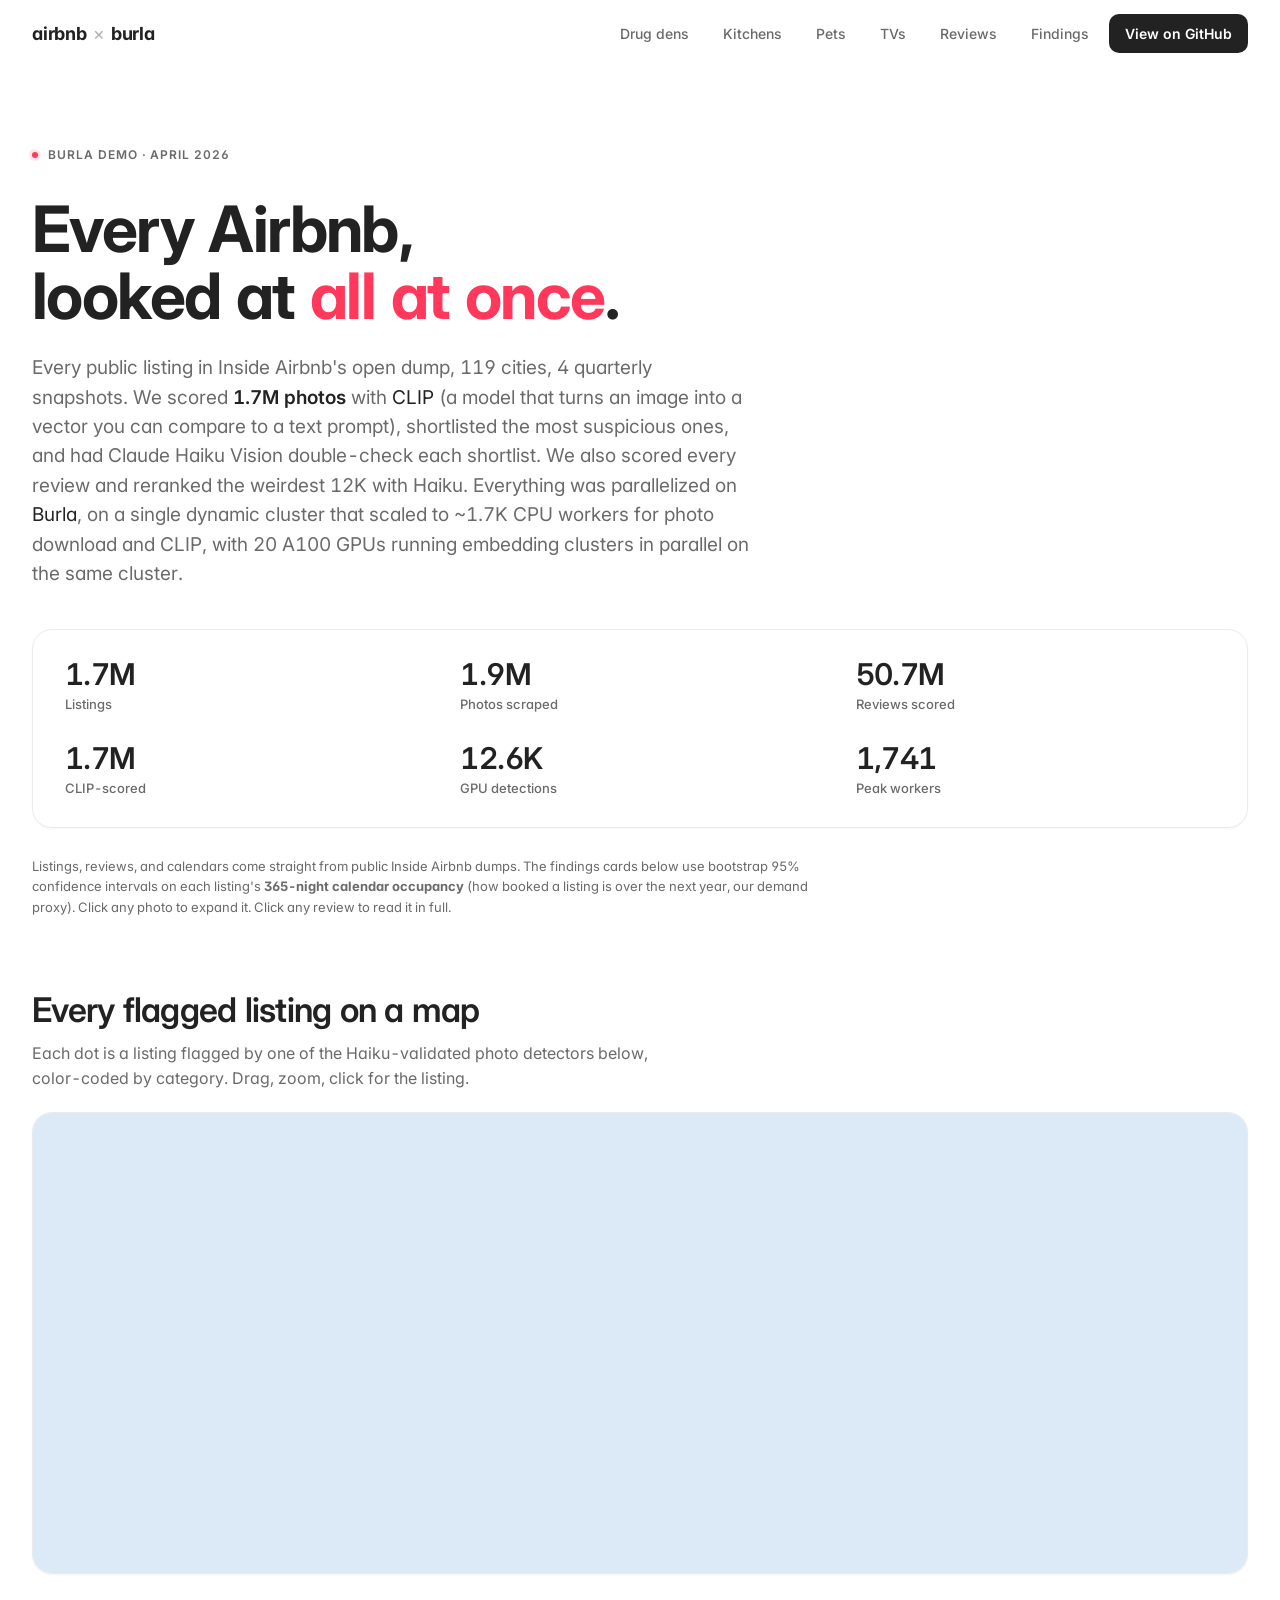
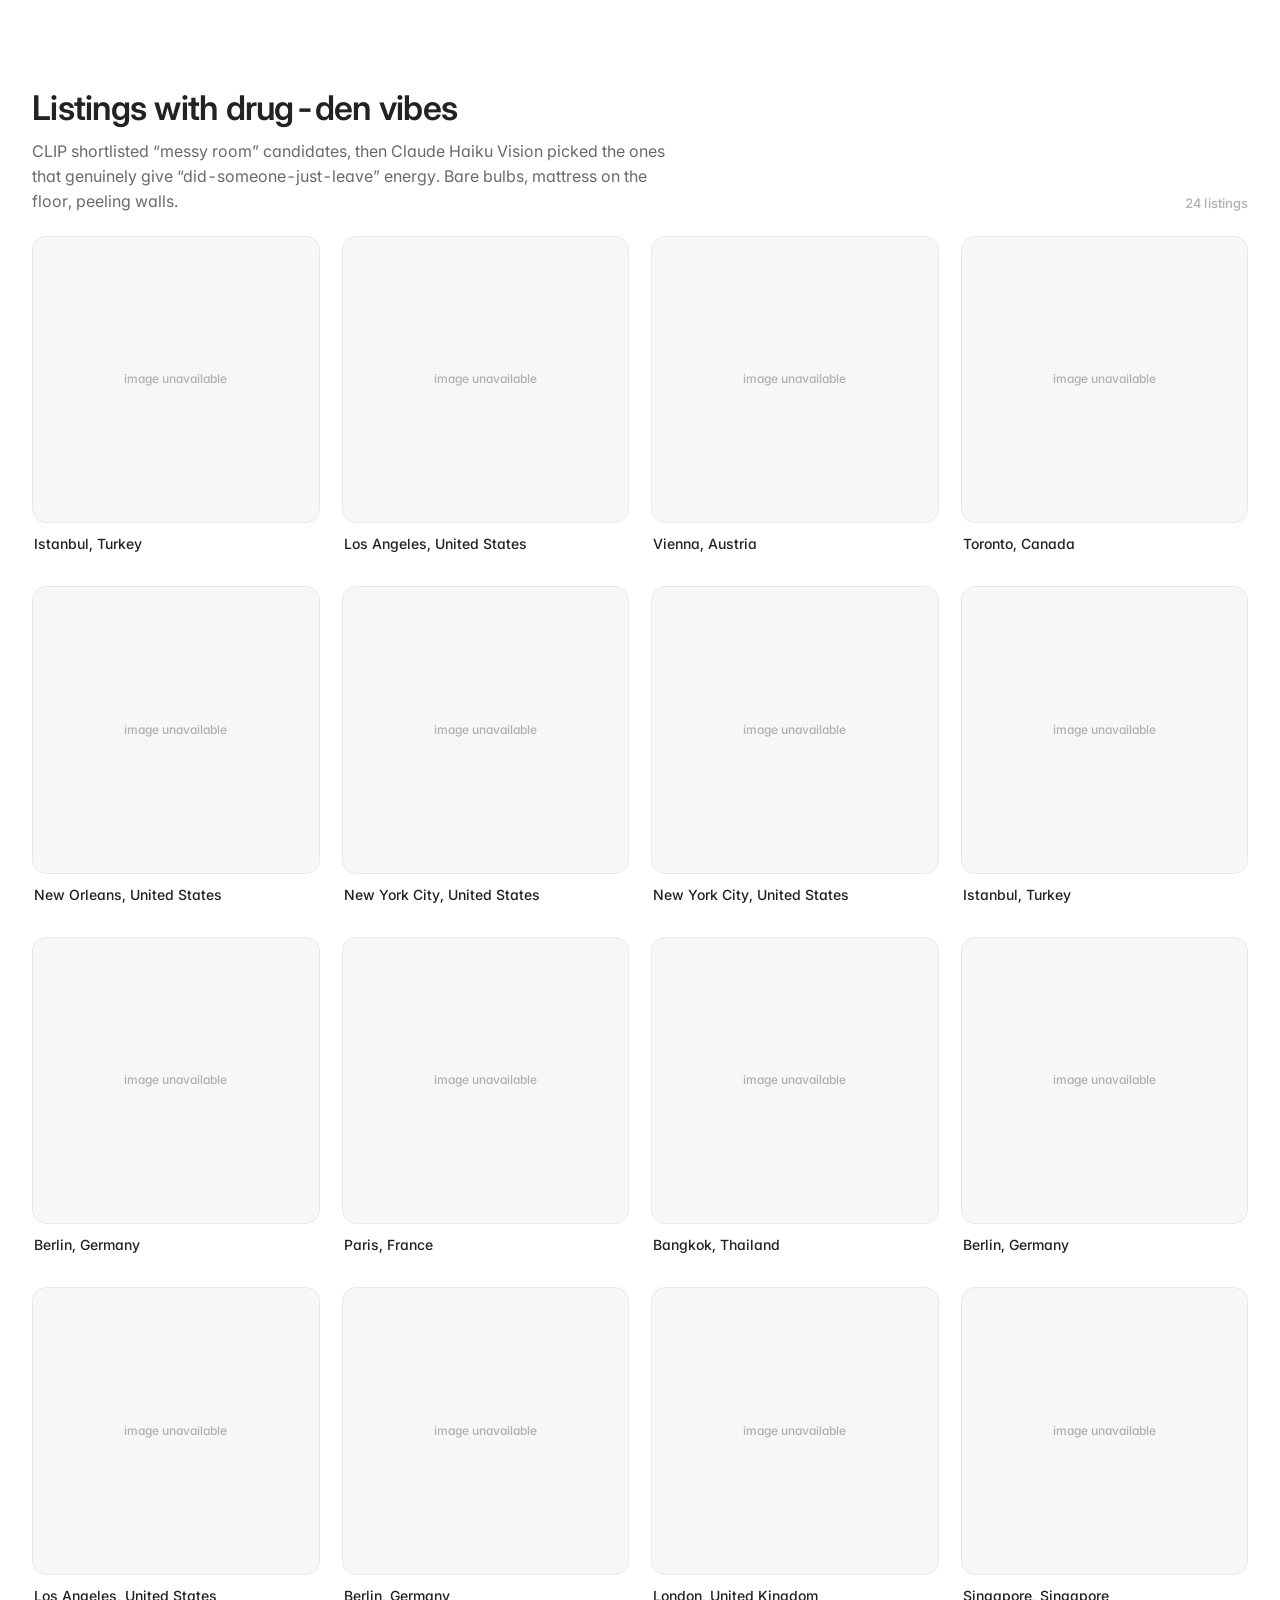
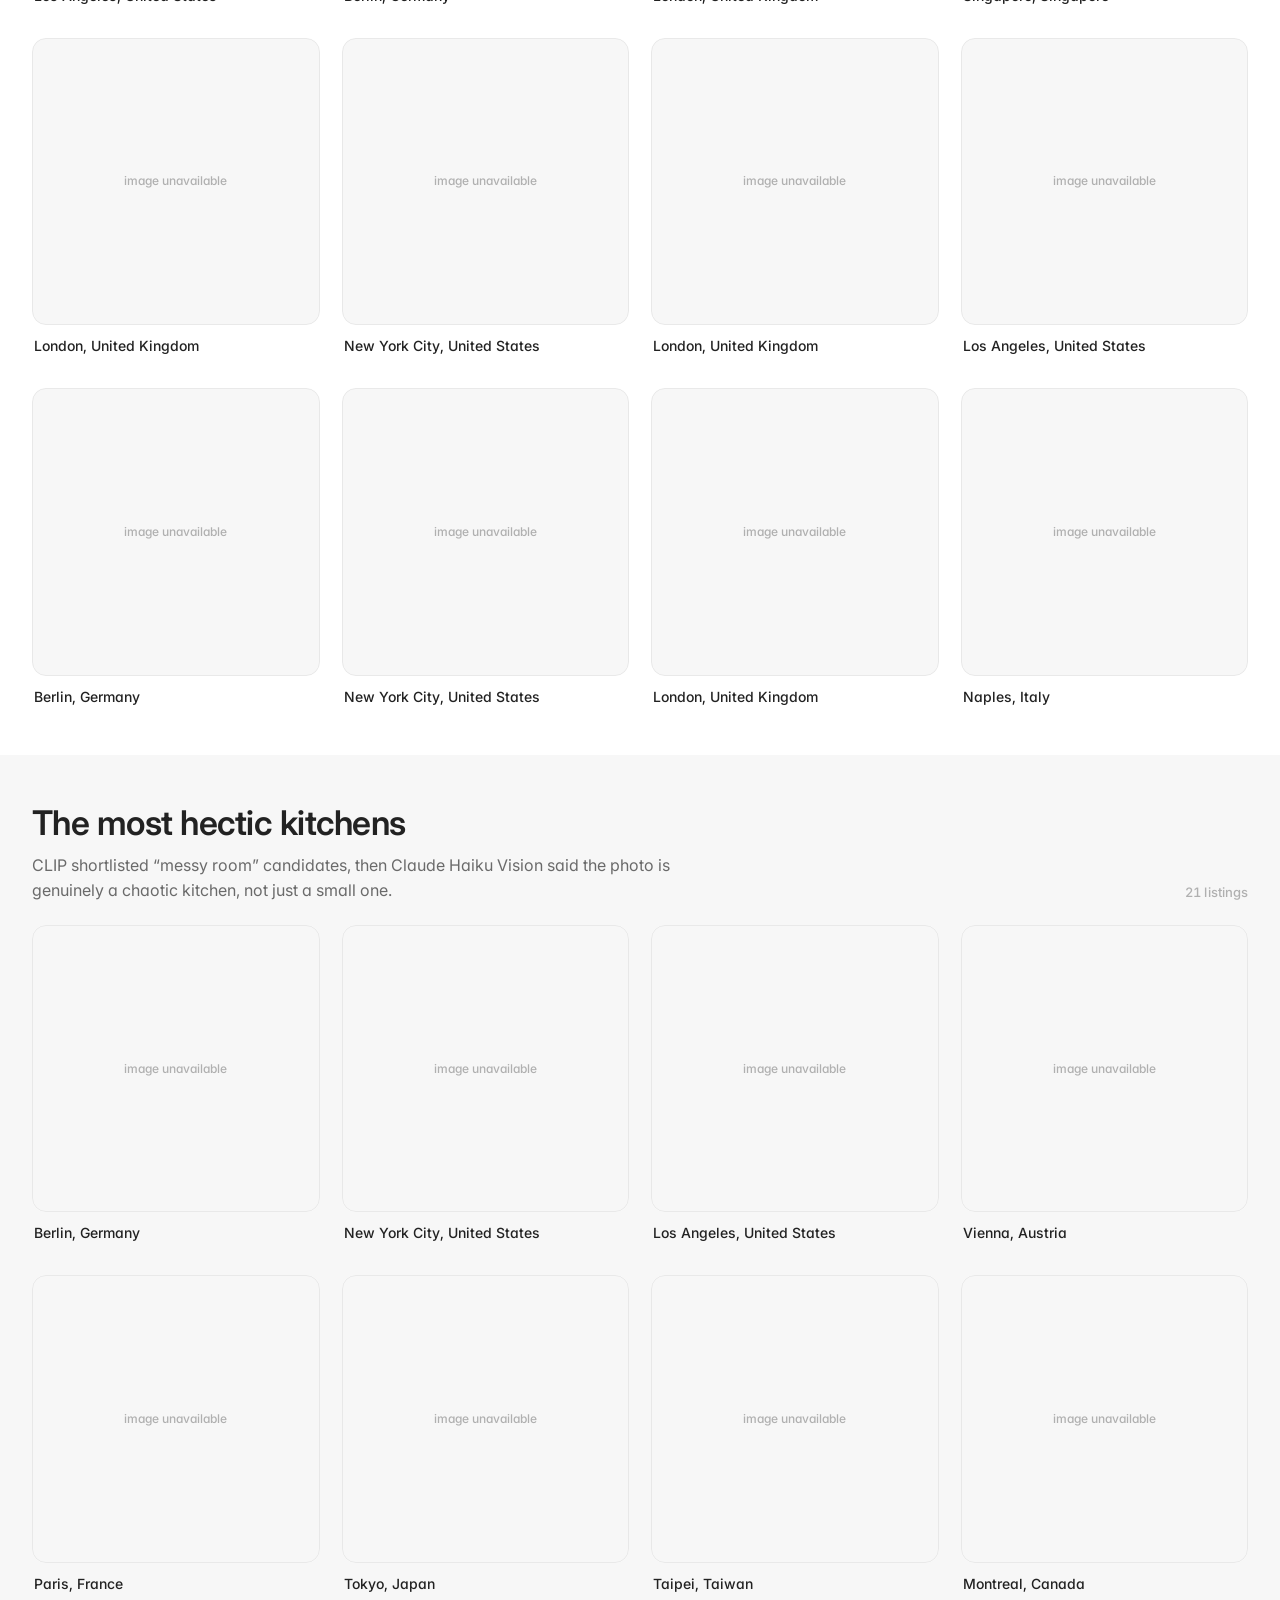
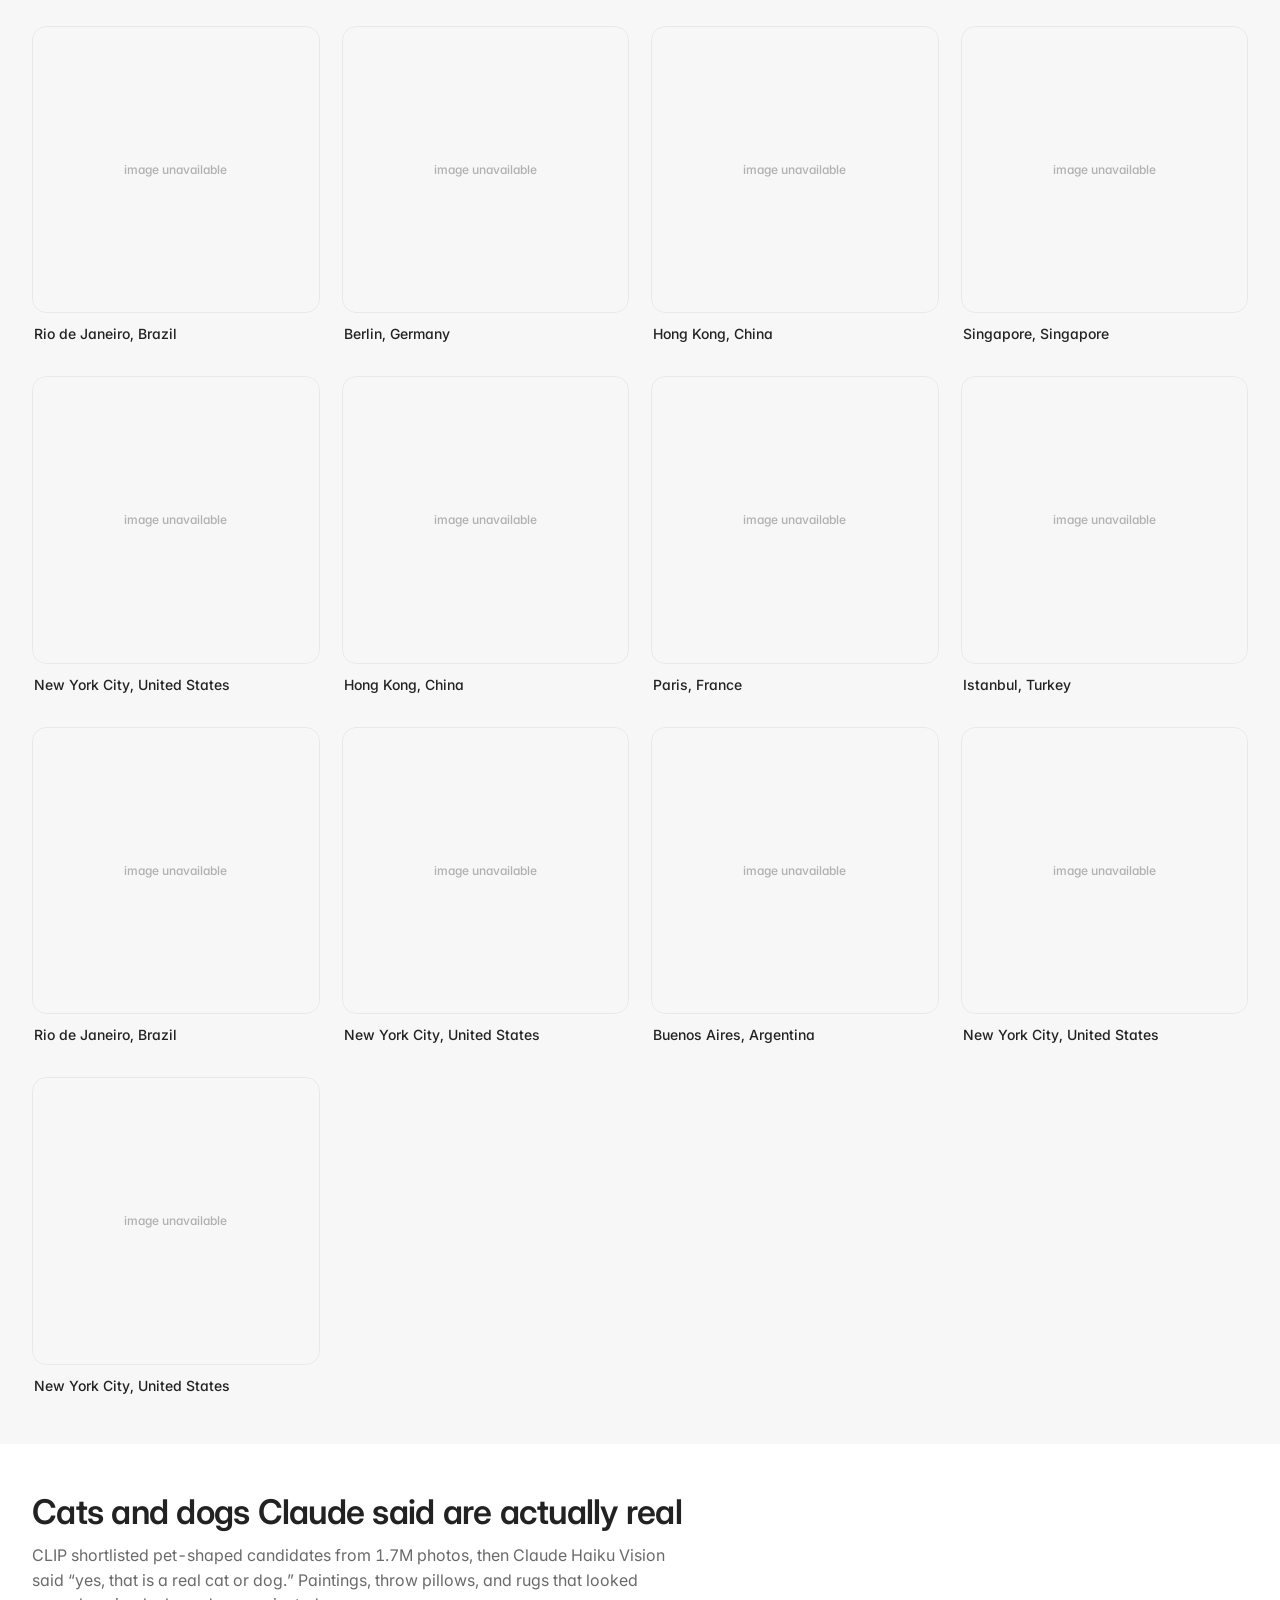
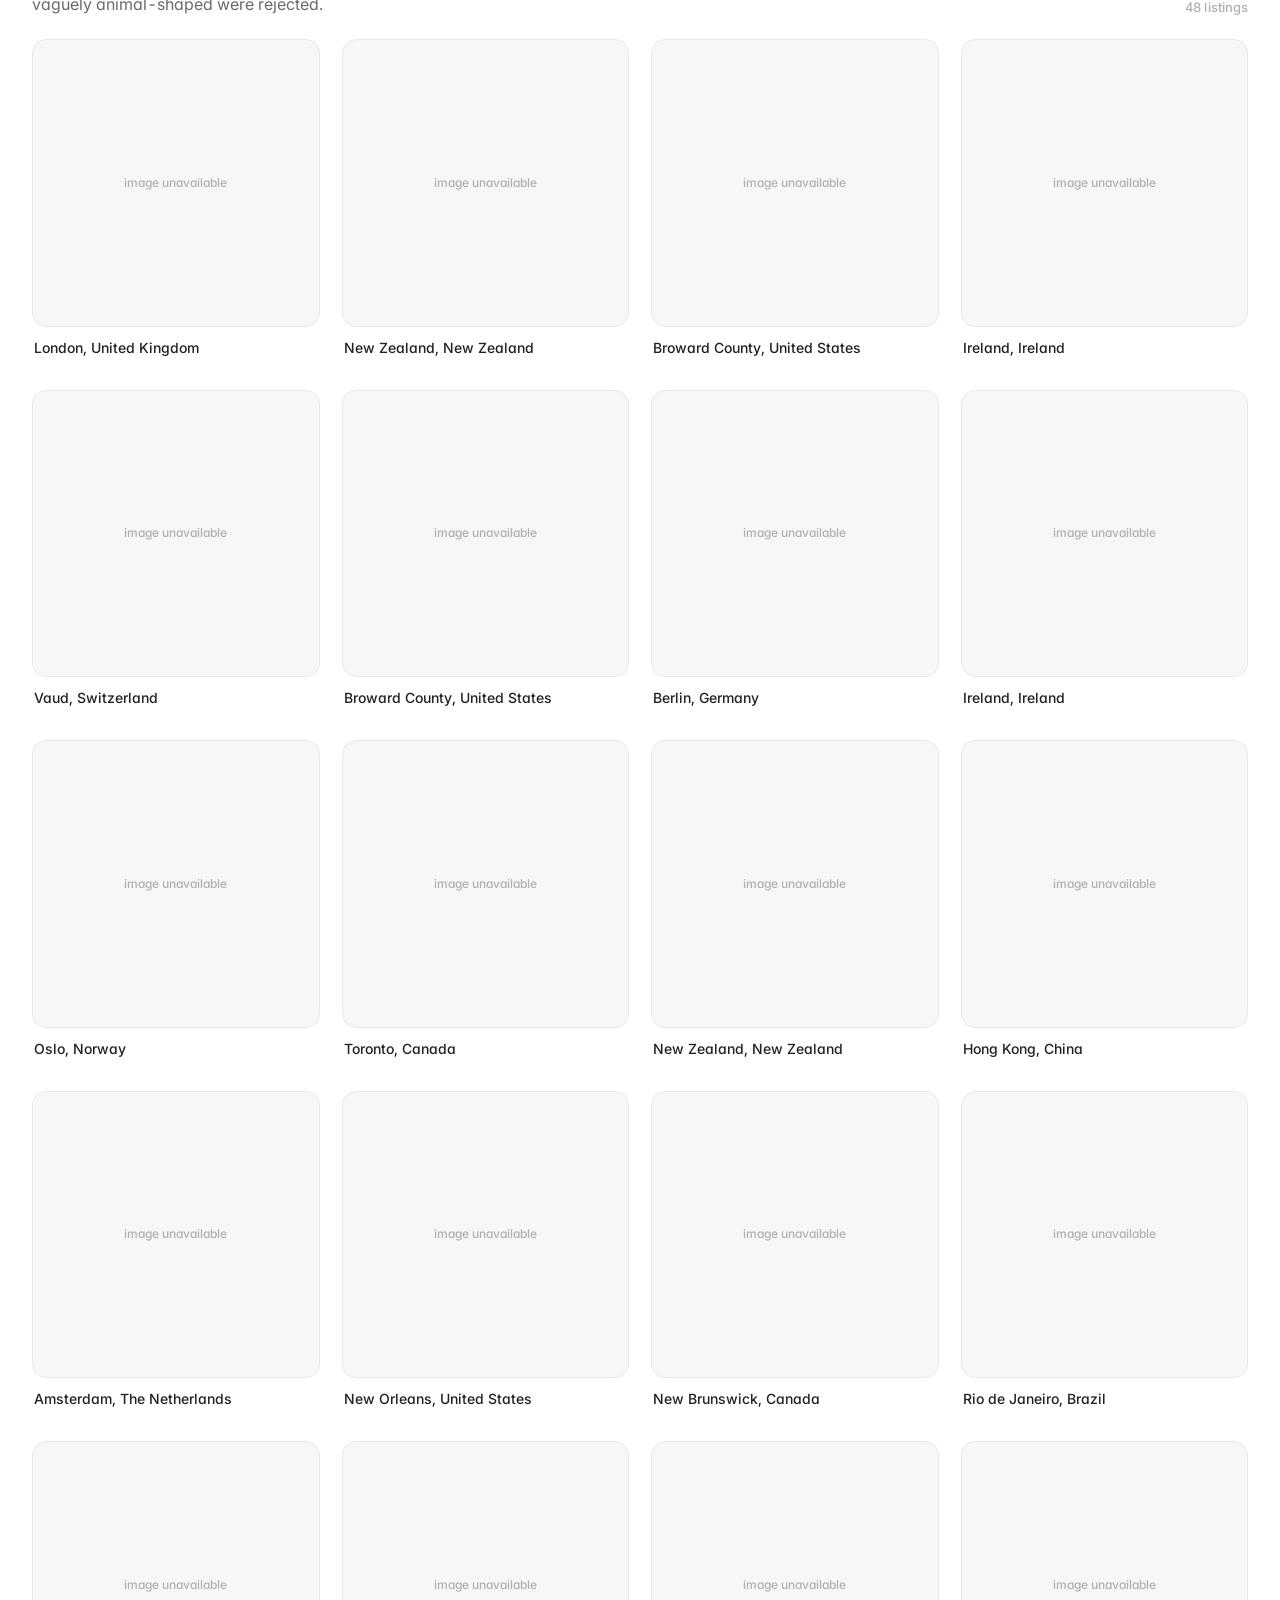
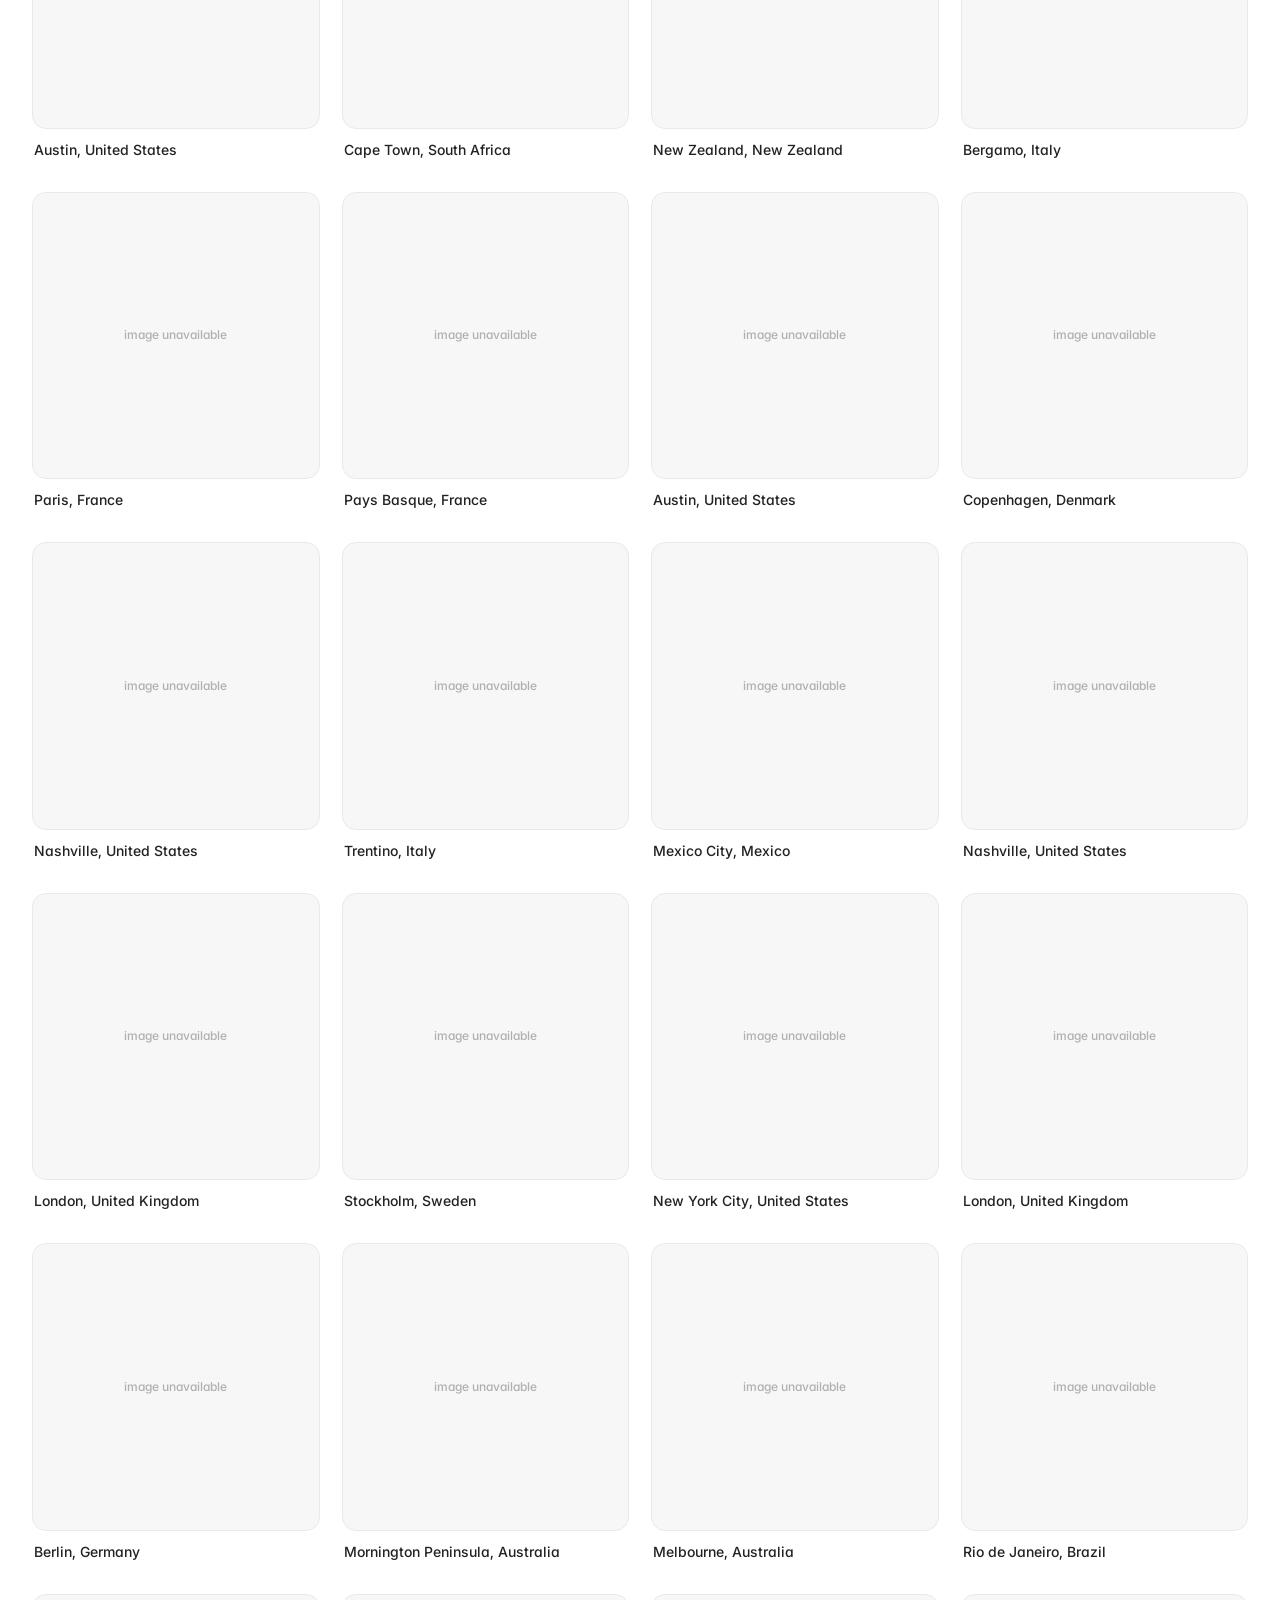
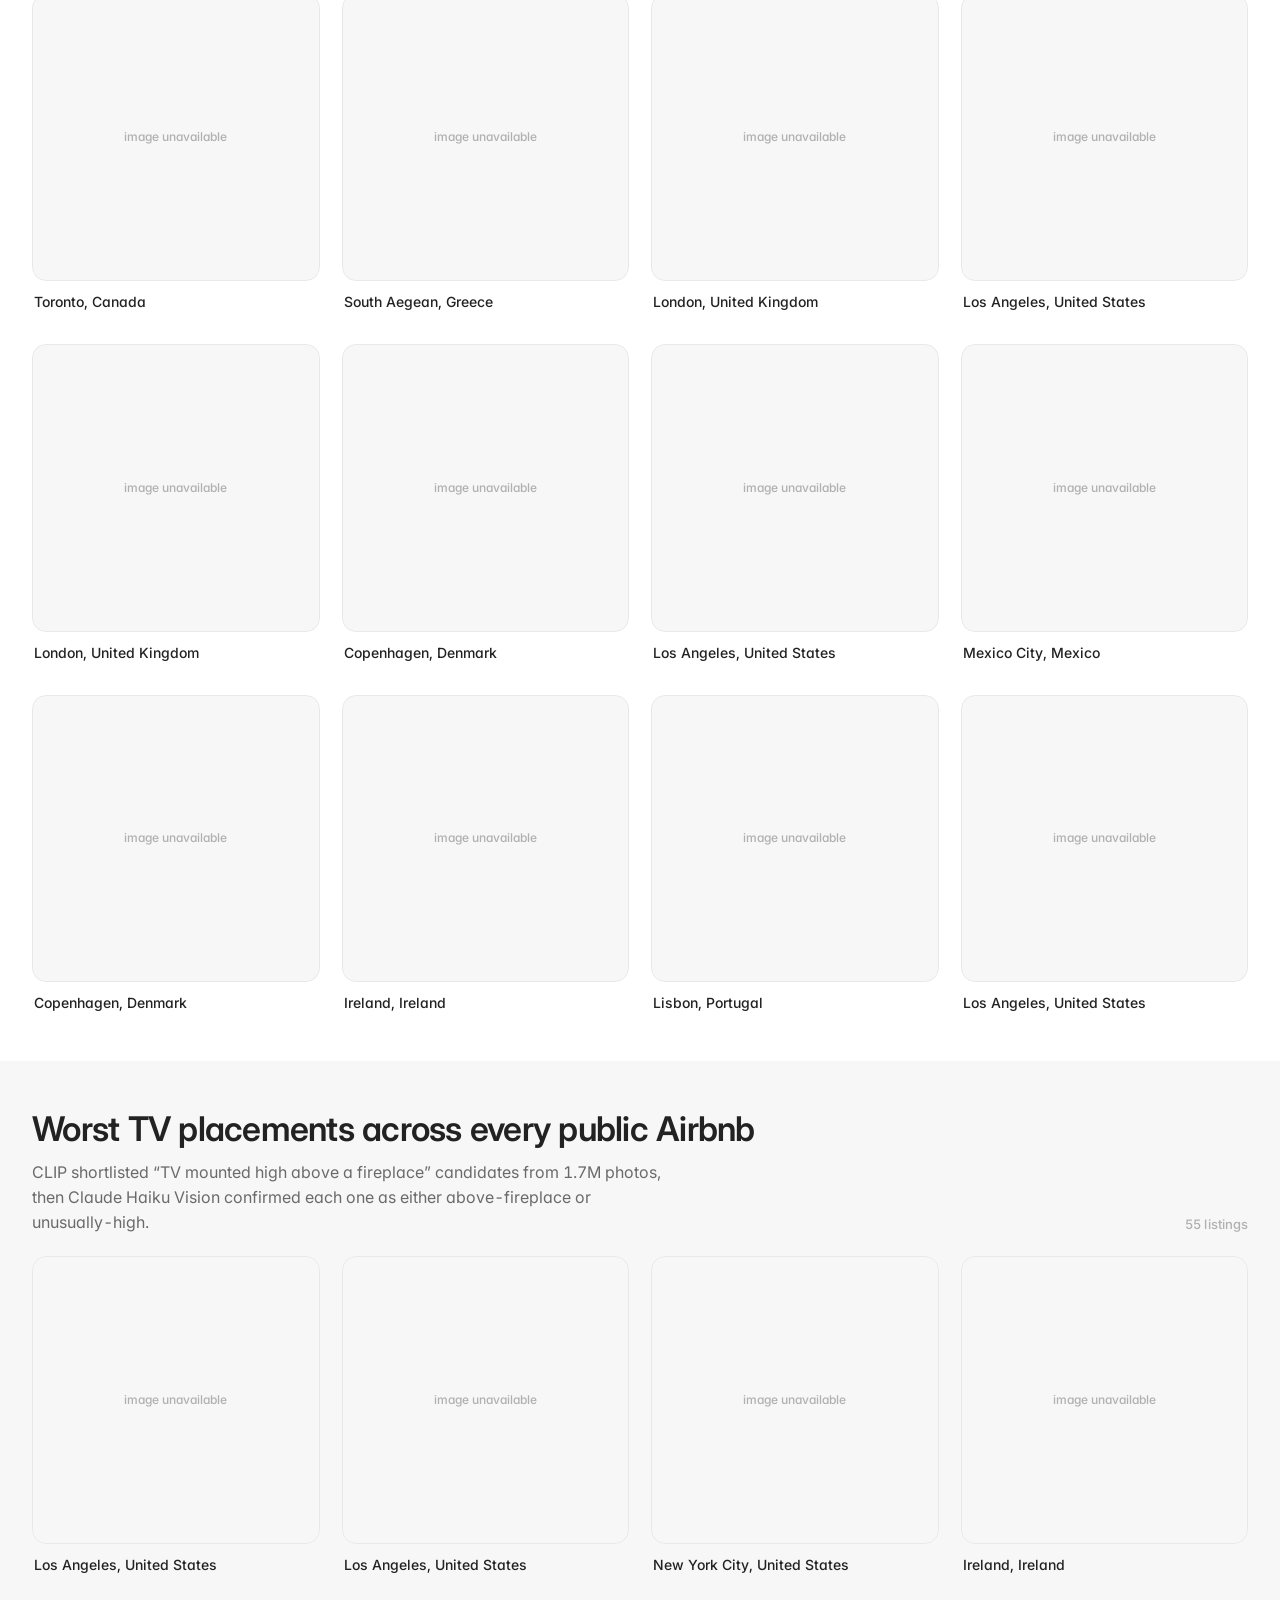
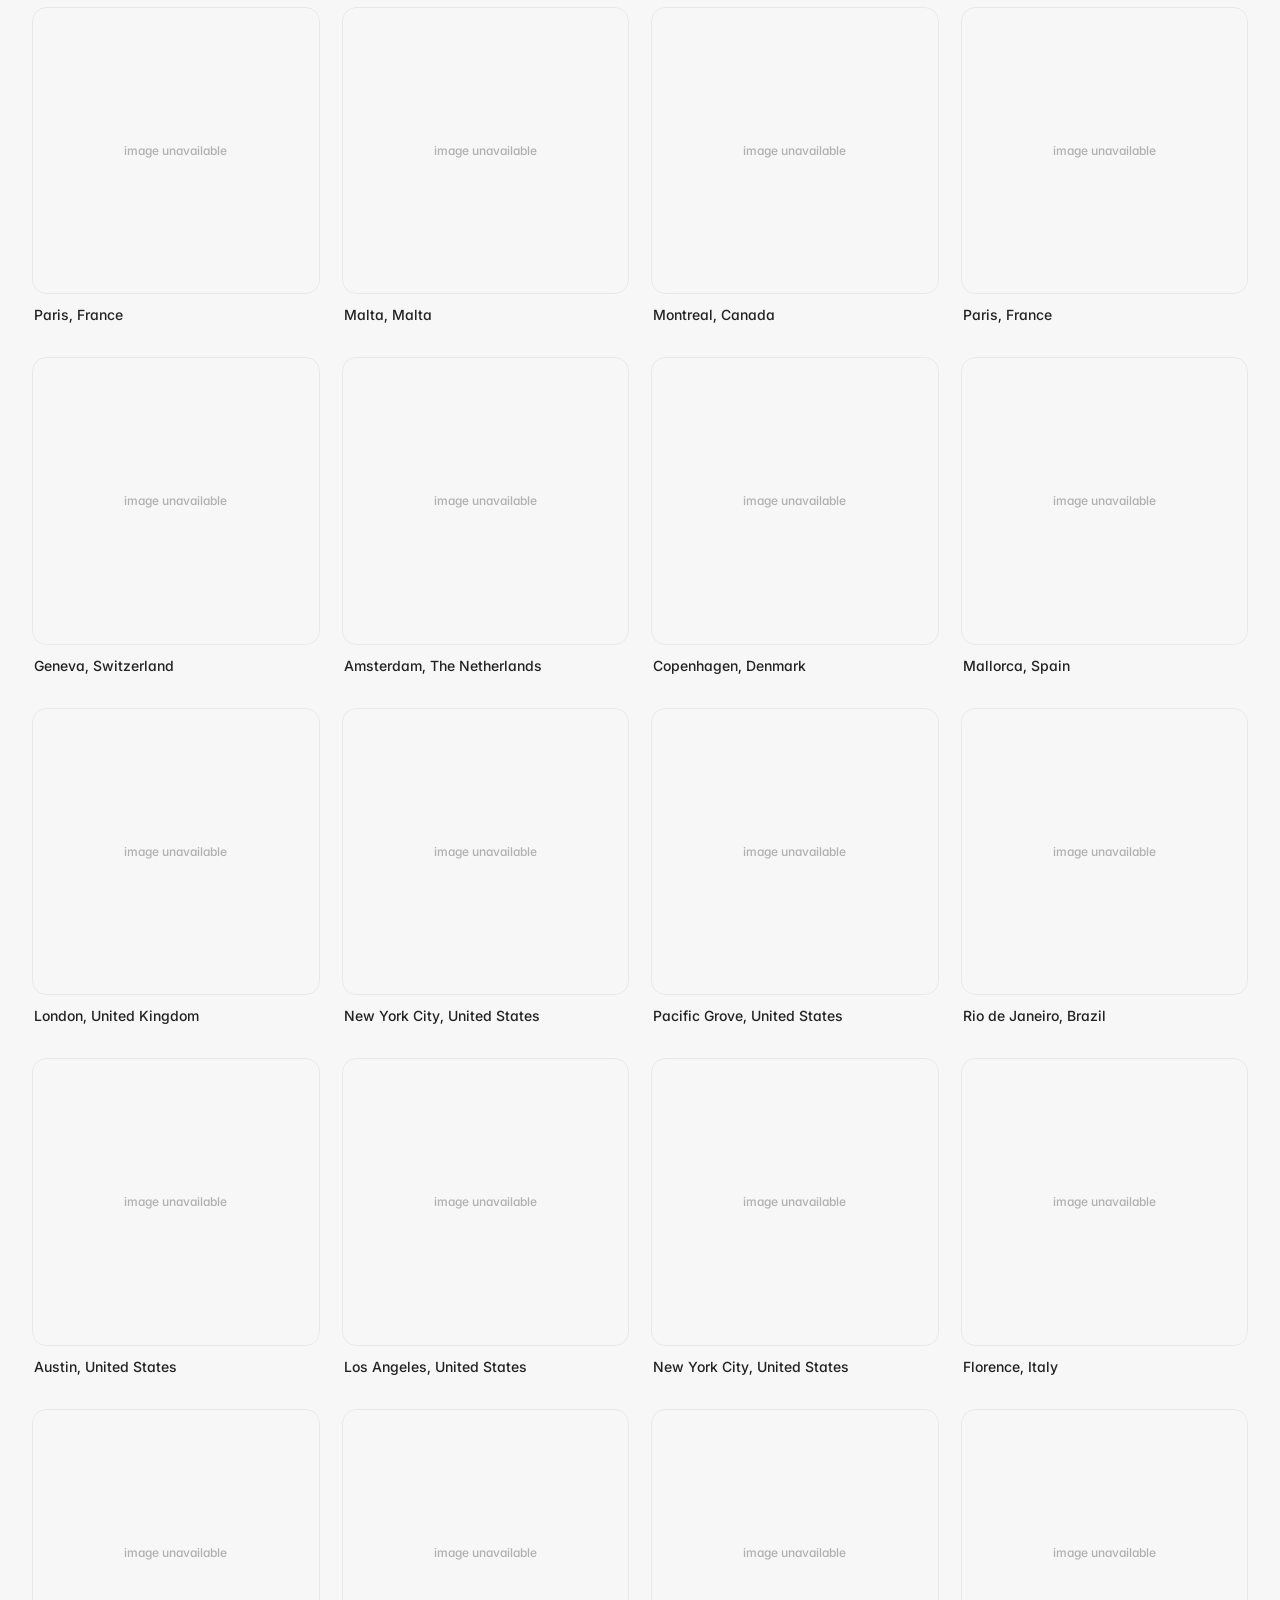
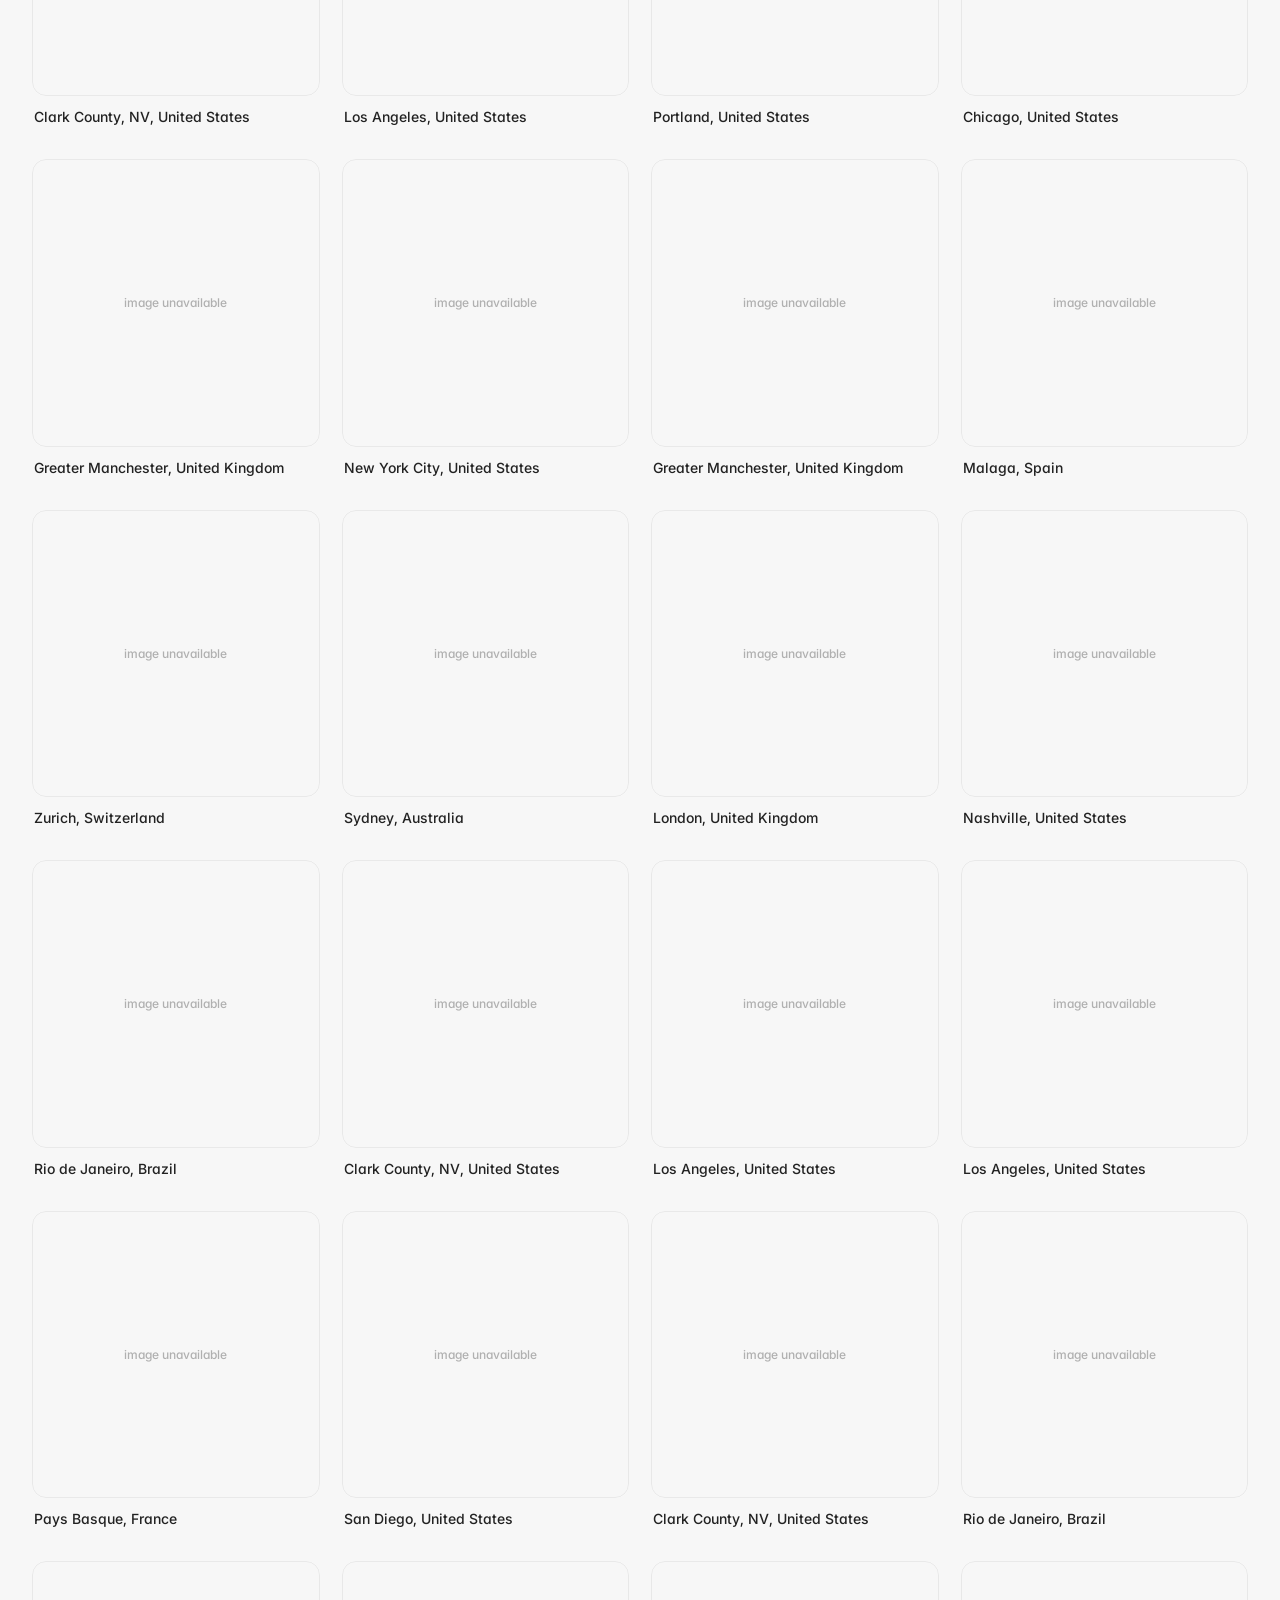
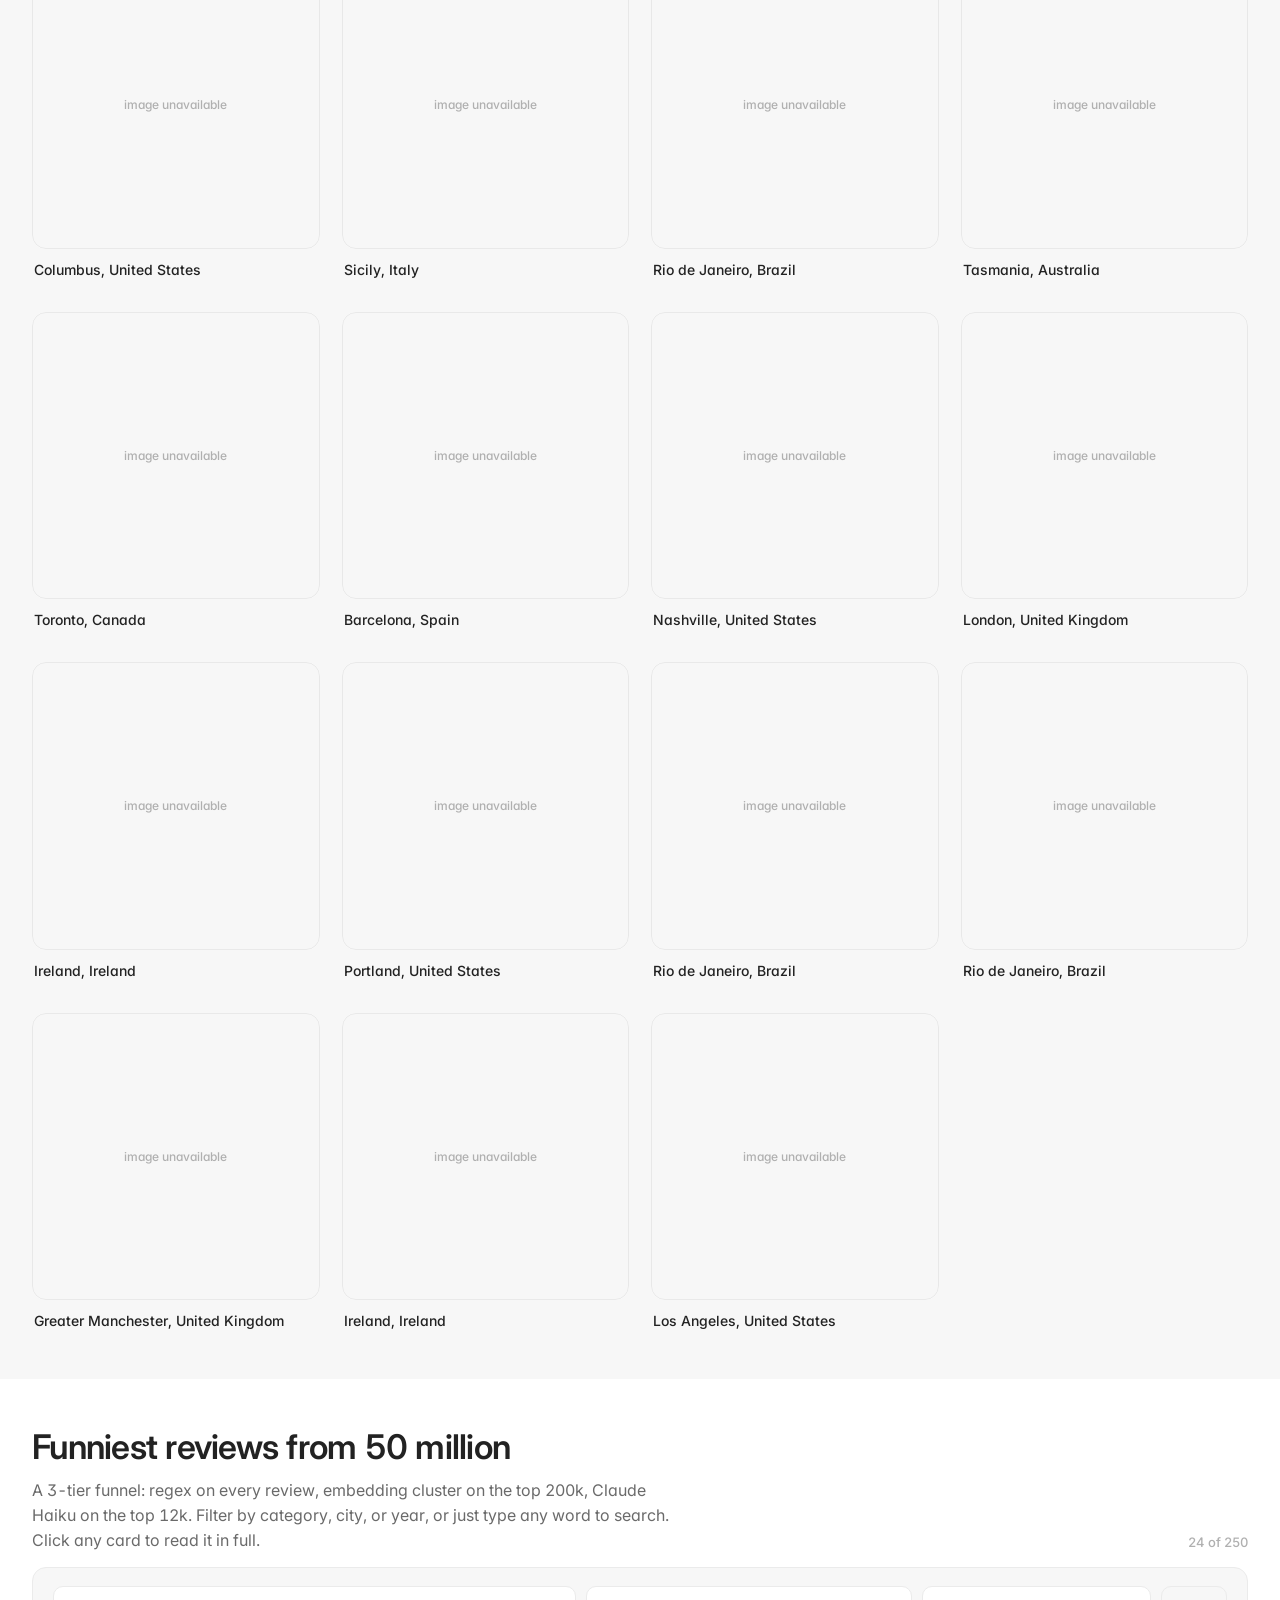
==== site/index.html @ 4746f63f "site: name the GPU fleet (20 A100s) instead of a generic 'small pool' Made-with: Cursor" ====
<!DOCTYPE html>
<html lang="en">
<head>
<meta charset="utf-8" />
<meta name="viewport" content="width=device-width, initial-scale=1" />
<title>Airbnb at scale: every public listing, looked at all at once on Burla</title>
<meta name="description" content="Every public Airbnb listing in Inside Airbnb's open dump across 119 cities and four quarterly snapshots. 1.7M photos CLIP-scored, the most suspicious shortlists double-checked with Claude Haiku. All parallelized on Burla." />
<meta property="og:title" content="Every public Airbnb, looked at all at once on Burla" />
<meta property="og:description" content="116 cities x 4 snapshots of Inside Airbnb data. Photos through CLIP and YOLO, reviews through Haiku, all on Burla." />
<link rel="preconnect" href="https://fonts.googleapis.com" />
<link rel="preconnect" href="https://fonts.gstatic.com" crossorigin />
<!-- Open the TCP+TLS handshake to Airbnb's CDN as soon as the HTML
     parses, so the first photo cards render seconds faster. -->
<link rel="preconnect" href="https://a0.muscache.com" crossorigin />
<link rel="dns-prefetch" href="https://a0.muscache.com" />
<link href="https://fonts.googleapis.com/css2?family=Inter:wght@400;500;600;700&display=swap" rel="stylesheet" />
<link rel="stylesheet" href="https://unpkg.com/leaflet@1.9.4/dist/leaflet.css"
      integrity="sha256-p4NxAoJBhIIN+hmNHrzRCf9tD/miZyoHS5obTRR9BMY=" crossorigin="" />
<link rel="stylesheet" href="style.css?v=40" />
</head>
<body>

<nav class="nav" id="nav">
  <div class="nav__inner">
    <a class="brand" href="#">airbnb<span class="x">×</span>burla</a>
    <div class="nav__links">
      <a href="#drug-den">Drug dens</a>
      <a href="#hectic-kitchens">Kitchens</a>
      <a href="#pets">Pets</a>
      <a href="#worst-tv">TVs</a>
      <a href="#reviews">Reviews</a>
      <a href="#correlations">Findings</a>
      <a class="nav__cta" href="https://github.com/Burla-Cloud/airbnb-burla">View on GitHub</a>
    </div>
  </div>
</nav>

<header class="hero">
  <div class="hero__eyebrow">
    <span class="live"></span>
    Burla demo · April 2026
  </div>
  <h1>Every Airbnb,<br/>looked at <span class="accent">all at once</span>.</h1>
  <p class="lede">
    Every public listing in Inside Airbnb's open dump, 119 cities, 4 quarterly
    snapshots. We scored <strong>1.7M photos</strong> with
    <a href="https://github.com/mlfoundations/open_clip" target="_blank" rel="noopener">CLIP</a>
    (a model that turns an image into a vector you can compare to a text
    prompt), shortlisted the most suspicious ones, and had Claude Haiku Vision
    double-check each shortlist. We also scored every review and reranked the
    weirdest 12K with Haiku.     Everything was parallelized on
    <a href="https://docs.burla.dev" target="_blank" rel="noopener">Burla</a>,
    on a single dynamic cluster that scaled to ~1.7K CPU workers for photo
    download and CLIP, with 20 A100 GPUs running embedding clusters in
    parallel on the same cluster.
  </p>

  <div class="stats-card">
    <div class="stats" id="stats-banner">
      <!-- Row 1: data we ingested. Row 2: compute that processed it. -->
      <div class="stat"><span class="num" data-stat="n_listings">--</span><span class="label">Listings</span></div>
      <div class="stat"><span class="num" data-stat="n_photo_manifest_rows">--</span><span class="label">Photos scraped</span></div>
      <div class="stat"><span class="num" data-stat="n_reviews">--</span><span class="label">Reviews scored</span></div>
      <div class="stat"><span class="num" data-stat="n_cpu_images">--</span><span class="label">CLIP-scored</span></div>
      <div class="stat"><span class="num" data-stat="n_gpu_images">--</span><span class="label">GPU detections</span></div>
      <div class="stat"><span class="num" data-stat="peak_workers">--</span><span class="label">Peak workers</span></div>
    </div>
  </div>

  <p class="meta-line">
    Listings, reviews, and calendars come straight from public Inside Airbnb
    dumps. The findings cards below use bootstrap 95% confidence intervals on
    each listing's <strong>365-night calendar occupancy</strong> (how booked a
    listing is over the next year, our demand proxy). Click any photo to
    expand it. Click any review to read it in full.
  </p>
</header>

<section class="map-section">
  <div class="section__head">
    <div>
      <h2>Every flagged listing on a map</h2>
      <p class="section-lede">
        Each dot is a listing flagged by one of the Haiku-validated photo
        detectors below, color-coded by category. Drag, zoom, click for the
        listing.
      </p>
    </div>
  </div>
  <div class="map-frame">
    <div id="map" aria-label="World map of flagged Airbnb listings"></div>
  </div>
  <div class="legend" id="map-legend"></div>
</section>

<section id="drug-den" class="grid-section">
  <div class="section__head">
    <div>
      <h2>Listings with drug-den vibes</h2>
      <p class="section-lede">
        CLIP shortlisted &ldquo;messy room&rdquo; candidates, then Claude
        Haiku Vision picked the ones that genuinely give
        &ldquo;did-someone-just-leave&rdquo; energy. Bare bulbs, mattress on
        the floor, peeling walls.
      </p>
    </div>
    <span class="section__count">--</span>
  </div>
  <div class="grid" data-section="drug_den_vibes"></div>
</section>

<div class="alt-bg">
  <section id="hectic-kitchens" class="grid-section alt-inner">
    <div class="section__head">
      <div>
        <h2>The most hectic kitchens</h2>
        <p class="section-lede">
          CLIP shortlisted &ldquo;messy room&rdquo; candidates, then Claude
          Haiku Vision said the photo is genuinely a chaotic kitchen, not just
          a small one.
        </p>
      </div>
      <span class="section__count">--</span>
    </div>
    <div class="grid" data-section="hectic_kitchens"></div>
  </section>
</div>

<section id="pets" class="grid-section">
  <div class="section__head">
    <div>
      <h2>Cats and dogs Claude said are actually real</h2>
      <p class="section-lede">
        CLIP shortlisted pet-shaped candidates from 1.7M photos, then Claude
        Haiku Vision said &ldquo;yes, that is a real cat or dog.&rdquo;
        Paintings, throw pillows, and rugs that looked vaguely animal-shaped
        were rejected.
      </p>
    </div>
    <span class="section__count">--</span>
  </div>
  <div class="grid" data-section="pets_in_photos"></div>
</section>

<div class="alt-bg">
  <section id="worst-tv" class="grid-section alt-inner">
    <div class="section__head">
      <div>
        <h2>Worst TV placements across every public Airbnb</h2>
        <p class="section-lede">
          CLIP shortlisted &ldquo;TV mounted high above a fireplace&rdquo;
          candidates from 1.7M photos, then Claude Haiku Vision confirmed each
          one as either above-fireplace or unusually-high.
        </p>
      </div>
      <span class="section__count">--</span>
    </div>
    <div class="grid" data-section="worst_tv_placements"></div>
  </section>
</div>

<section id="reviews" class="cards-section">
  <div class="section__head">
    <div>
      <h2>Funniest reviews from 50 million</h2>
      <p class="section-lede">
        A 3-tier funnel: regex on every review, embedding cluster on the top
        200k, Claude Haiku on the top 12k. Filter by category, city, or year,
        or just type any word to search. Click any card to read it in full.
      </p>
    </div>
    <span class="section__count" data-counter="reviews-visible">--</span>
  </div>

  <div class="filter-bar" id="review-filters">
    <div class="filter-bar__row">
      <input type="search" id="review-search" class="filter-input"
             placeholder="Search reviews (e.g. 'raccoon', 'fireworks', 'rooster')"
             aria-label="Search reviews" />
      <select id="review-city" class="filter-select" aria-label="Filter by city">
        <option value="">All cities</option>
      </select>
      <select id="review-year" class="filter-select" aria-label="Filter by year">
        <option value="">All years</option>
      </select>
      <button id="review-reset" class="filter-reset" type="button">Reset</button>
    </div>
    <div class="filter-chips" id="review-chips"></div>
  </div>

  <div class="card-grid" data-section="funniest_reviews"></div>
  <div class="cards-more" id="reviews-more-wrap" hidden>
    <button type="button" class="cards-more__btn" id="reviews-more-btn">
      Show 24 more
    </button>
  </div>
  <div class="cards-empty" id="reviews-empty" hidden>
    No reviews match those filters. Try clearing the search or picking a
    different category.
  </div>
</section>

<section id="how-it-ran" class="method-section">
  <div class="method">
    <div class="method__copy">
      <h2>How it ran on <span class="accent">Burla</span></h2>
      <p>
        <a href="https://docs.burla.dev" target="_blank" rel="noopener">Burla</a>
        is a high-performance parallel processing library for data teams that
        iterate quickly. You write a Python function, you call
        <code>remote_parallel_map</code>, and it runs across a cluster with a
        shared filesystem mounted at <code>./shared</code>. No Docker, no
        Kubernetes, no&nbsp;orchestration&nbsp;glue.
      </p>
      <p>
        For this run a single dynamic cluster scaled CPU workers up to ~1.7K
        for photo download and CLIP scoring, and the same cluster ran
        20 A100 GPUs for embedding-cluster work, in parallel with the CPU
        jobs. Claude Haiku validation ran rate-limited on top.
      </p>

      <div class="peak-callout">
        <span class="peak-num" data-stat="peak_workers">--</span>
        <span class="peak-text">
          <strong>concurrent workers</strong> at peak across photo download,
          CLIP scoring, and review tier-1. 20 A100 GPUs ran in parallel on
          the same cluster, while CPU jobs kept going.
        </span>
      </div>

      <p style="margin-top: 24px;">
        Full writeup is on
        <a href="https://github.com/Burla-Cloud/airbnb-burla/blob/main/WRITEUP.md" target="_blank" rel="noopener">GitHub</a>.
        <br />
        Burla docs are at <a href="https://docs.burla.dev" target="_blank" rel="noopener">docs.burla.dev</a>.
      </p>
    </div>

    <div class="code-card">
      <div class="code-card__head">
        <span class="code-card__dots"><i></i><i></i><i></i></span>
        <div class="code-tabs" role="tablist">
          <button type="button" class="code-tab is-active" role="tab"
                  aria-selected="true" data-tab="score">score_photos.py</button>
          <button type="button" class="code-tab" role="tab"
                  aria-selected="false" data-tab="encode">embed_reviews.py</button>
          <button type="button" class="code-tab" role="tab"
                  aria-selected="false" data-tab="haiku">haiku_validate.py</button>
        </div>
      </div>
      <div class="code-card__panes">
      <pre class="code-block is-active" data-pane="score"><span class="c"># s02b: download every photo URL, score with CLIP,</span>
<span class="c"># write parquet shards to ./shared. 6K batches.</span>
<span class="k">from</span> burla <span class="k">import</span> remote_parallel_map
<span class="k">import</span> open_clip

<span class="k">def</span> <span class="f">score_batch</span>(args):
    model, _, prep = open_clip.create_model_and_transforms(
        <span class="s">"ViT-B-32"</span>, pretrained=<span class="s">"laion2b_s34b_b79k"</span>,
        cache_dir=<span class="s">"./shared/clip_weights"</span>,
    )
    <span class="c"># download -&gt; encode -&gt; cosine vs PROMPTS -&gt; parquet</span>
    <span class="k">return</span> {<span class="s">"shard"</span>: shard, <span class="s">"n_ok"</span>: n_ok}

remote_parallel_map(
    score_batch, batch_args,
    func_cpu=<span class="n">2</span>, func_ram=<span class="n">8</span>,
    max_parallelism=<span class="n">1000</span>,   <span class="c"># 1k concurrent at peak</span>
    grow=<span class="n">True</span>,
)</pre>
      <pre class="code-block" data-pane="encode"><span class="c"># s04 tier 2: embed top 200K reviews with SBERT,</span>
<span class="c"># one parquet shard per worker on ./shared.</span>
<span class="k">from</span> burla <span class="k">import</span> remote_parallel_map
<span class="k">from</span> sentence_transformers <span class="k">import</span> SentenceTransformer

<span class="k">def</span> <span class="f">embed_batch</span>(args):
    model = SentenceTransformer(
        <span class="s">"all-MiniLM-L6-v2"</span>,
        cache_folder=<span class="s">"./shared/sbert"</span>,
    )
    rows = read_slice(
        args.input_path, args.row_start, args.row_end,
    )
    vecs = model.encode(
        rows[<span class="s">"comments"</span>].tolist(), batch_size=<span class="n">128</span>,
    )
    write_shard(args.output_root, rows, vecs)
    <span class="k">return</span> {<span class="s">"n_ok"</span>: len(rows)}

remote_parallel_map(
    embed_batch, embed_args,
    func_cpu=<span class="n">2</span>, func_ram=<span class="n">8</span>, max_parallelism=<span class="n">200</span>,
    grow=<span class="n">True</span>,
)</pre>
      <pre class="code-block" data-pane="haiku"><span class="c"># s05c: Haiku Vision double-checks the CLIP</span>
<span class="c"># shortlists. Rate-limited at 64 workers.</span>
<span class="k">from</span> burla <span class="k">import</span> remote_parallel_map
<span class="k">import</span> anthropic, json

<span class="k">def</span> <span class="f">validate_pet</span>(args):
    client = anthropic.Anthropic()
    rows = []
    <span class="k">for</span> url, listing_id <span class="k">in</span> args.batch:
        msg = client.messages.create(
            model=<span class="s">"claude-haiku-4-5"</span>, max_tokens=<span class="n">200</span>,
            messages=pet_prompt(fetch(url)),
        )
        verdict = json.loads(msg.content[<span class="n">0</span>].text)
        rows.append({<span class="s">"listing_id"</span>: listing_id, **verdict})
    write_shard(args.output_path, rows)
    <span class="k">return</span> {<span class="s">"n_ok"</span>: len(rows)}

remote_parallel_map(
    validate_pet, pet_batches,
    func_cpu=<span class="n">2</span>, func_ram=<span class="n">8</span>, max_parallelism=<span class="n">64</span>,
    grow=<span class="n">True</span>,
)</pre>
      </div>
    </div>
  </div>
</section>

<section id="correlations" class="corr-section">
  <div class="section__head">
    <div>
      <h2>Does any of this actually predict demand?</h2>
      <p class="section-lede">
        For each idea below, we sort every listing into a few groups (like
        &ldquo;darkest photos&rdquo; vs &ldquo;brightest photos&rdquo;) and
        check whether the higher-occupancy ones really do land in one group.
        We accept an idea only when no two groups overlap.
      </p>
    </div>
  </div>

  <div class="corr-key">
    <h3 class="corr-key__title">How to read these cards</h3>
    <div class="corr-key__items">
      <div class="corr-key__row">
        <span class="corr-key__bar" aria-hidden="true">
          <span class="corr-key__bar-fill"></span>
          <span class="corr-key__bar-median"></span>
        </span>
        <span class="corr-key__text">
          <strong>The bar</strong> shows how popular the average listing in a
          group is. The tick is our best guess. The wider band is the range
          we are confident covers the real number.
        </span>
      </div>
      <div class="corr-key__row">
        <span class="corr-key__pill">n = 240.5K</span>
        <span class="corr-key__text">
          <strong>n</strong> is how many listings ended up in that group.
          240.5K means 240,500. Bigger groups give us tighter, more
          trustworthy bars.
        </span>
      </div>
      <div class="corr-key__row">
        <span class="corr-key__verdicts">
          <span class="corr-key__verdict accepted">ACCEPTED</span>
          <span class="corr-key__verdict rejected">REJECTED</span>
        </span>
        <span class="corr-key__text">
          <strong>Accepted</strong> means the bars in the card are clearly
          separated, so the groups really are different.
          <strong>Rejected</strong> means the bars overlap, so we cannot tell
          the groups apart.
        </span>
      </div>
    </div>
  </div>

  <div id="corr-list"></div>
</section>

<footer>
  <div class="footer__inner">
    <p>
      Built on <a href="https://docs.burla.dev">Burla</a>. Caveats: the demand
      proxy is calendar occupancy over the next 365 nights, which leaks future
      cancellations and host blocks. Photo coverage is whatever Inside Airbnb
      publishes. Reviews are public Inside Airbnb dumps, no Airbnb API access.
    </p>
    <span class="footer__brand">airbnb<span class="x">×</span>burla</span>
  </div>
</footer>

<script src="https://unpkg.com/leaflet@1.9.4/dist/leaflet.js"
        integrity="sha256-20nQCchB9co0qIjJZRGuk2/Z9VM+kNiyxNV1lvTlZBo=" crossorigin=""></script>
<script src="app.js?v=40" defer></script>
</body>
</html>
---- site/style.css ----
/* =============================================================
   Airbnb x Burla — consumer product feel
   White bg, Inter sans, Airbnb-pink accent, rounded cards.
   No serifs, no italics, no editorial chrome.
   ============================================================= */

:root {
  --bg:          #FFFFFF;
  --bg-2:        #F7F7F7;
  --bg-3:        #FAFAFA;
  --bg-ink:      #131317;

  --ink:         #222222;
  --ink-2:       #6A6A6A;
  --ink-3:       #B0B0B0;
  --ink-4:       #DDDDDD;

  --line:        #EBEBEB;
  --line-2:      #DDDDDD;

  --accent:      #FF385C;
  --accent-dark: #E11D48;
  --accent-soft: #FFE5EC;
  --accent-grad: linear-gradient(135deg, #E61E4D 0%, #E31C5F 50%, #BD1E59 100%);

  --teal:        #0E8A6F;
  --teal-soft:   #E2F3EE;
  --rose:        #C1352B;
  --rose-soft:   #FCE5E2;

  --shadow-1:    0 1px 2px rgba(0, 0, 0, 0.04);
  --shadow-2:    0 6px 16px rgba(0, 0, 0, 0.08);
  --shadow-3:    0 12px 28px rgba(0, 0, 0, 0.12), 0 2px 4px rgba(0, 0, 0, 0.04);
  --shadow-4:    0 30px 60px -10px rgba(0, 0, 0, 0.30), 0 18px 36px -12px rgba(0, 0, 0, 0.18);

  --radius-xs:   6px;
  --radius-sm:   10px;
  --radius:     14px;
  --radius-lg:   20px;
  --radius-xl:   28px;

  --max:         1280px;
  --max-narrow:  1080px;

  --sans:        "Inter", -apple-system, BlinkMacSystemFont, "Segoe UI", "Helvetica Neue", Arial, sans-serif;
  --mono:        ui-monospace, "SF Mono", Menlo, Consolas, monospace;
}

* { box-sizing: border-box; }
html { scroll-behavior: smooth; }
html, body { margin: 0; padding: 0; }

body {
  background: var(--bg);
  color: var(--ink);
  font-family: var(--sans);
  font-size: 16px;
  line-height: 1.5;
  -webkit-font-smoothing: antialiased;
  -moz-osx-font-smoothing: grayscale;
  font-feature-settings: "cv11", "ss01";
  font-variant-numeric: tabular-nums;
  text-rendering: optimizeLegibility;
}
body.no-scroll { overflow: hidden; }

a { color: var(--ink); text-decoration: none; }
a:hover { color: var(--accent); }
button { font-family: inherit; }

::selection { background: var(--accent-soft); color: var(--accent-dark); }

/* ---------------- Nav ---------------- */
.nav {
  position: sticky;
  top: 0;
  z-index: 1100;
  background: rgba(255, 255, 255, 0.98);
  backdrop-filter: saturate(180%) blur(10px);
  -webkit-backdrop-filter: saturate(180%) blur(10px);
  border-bottom: 1px solid transparent;
  transition: border-color 0.2s ease, box-shadow 0.2s ease;
}
.nav.is-scrolled {
  background: #ffffff;
  border-bottom-color: var(--line);
  box-shadow: 0 1px 0 rgba(0, 0, 0, 0.02);
}
.nav__inner {
  max-width: var(--max);
  margin: 0 auto;
  padding: 14px 32px;
  display: flex;
  align-items: center;
  gap: 24px;
}
.brand {
  font-weight: 700;
  font-size: 18px;
  letter-spacing: -0.01em;
  color: var(--ink);
  display: inline-flex;
  align-items: baseline;
  gap: 4px;
}
.brand .x { color: var(--ink-3); font-weight: 400; margin: 0 2px; }
.brand:hover { color: var(--accent); }

.nav__links {
  display: flex;
  align-items: center;
  gap: 6px;
  margin-left: auto;
}
.nav__links a {
  padding: 8px 14px;
  border-radius: 10px;
  font-weight: 500;
  font-size: 14px;
  color: var(--ink-2);
  transition: background 0.15s ease, color 0.15s ease;
}
.nav__links a:hover {
  background: var(--bg-2);
  color: var(--ink);
}
.nav__cta {
  background: var(--ink) !important;
  color: var(--bg) !important;
  padding: 9px 16px !important;
  border-radius: 10px !important;
  font-weight: 600 !important;
}
.nav__cta:hover {
  background: var(--accent) !important;
  color: #fff !important;
}

/* ---------------- Hero ---------------- */
.hero {
  padding: 72px 32px 40px;
  max-width: var(--max);
  margin: 0 auto;
}
.hero__eyebrow {
  display: inline-flex;
  align-items: center;
  gap: 10px;
  font-size: 12px;
  font-weight: 600;
  color: var(--ink-2);
  background: transparent;
  padding: 0;
  border-radius: 0;
  margin-bottom: 32px;
  text-transform: uppercase;
  letter-spacing: 0.08em;
}
.hero__eyebrow .live {
  width: 6px;
  height: 6px;
  border-radius: 50%;
  background: var(--accent);
  box-shadow: 0 0 0 3px var(--accent-soft);
  flex-shrink: 0;
}
.hero h1 {
  font-size: clamp(40px, 5.6vw, 64px);
  line-height: 1.04;
  letter-spacing: -0.025em;
  font-weight: 700;
  margin: 0 0 24px;
  color: var(--ink);
  max-width: 16ch;
}
.hero h1 .accent { color: var(--accent); }
.hero .lede {
  font-size: 19px;
  line-height: 1.55;
  color: var(--ink-2);
  margin: 0 0 40px;
  max-width: 720px;
}
.hero .lede strong {
  color: var(--ink);
  font-weight: 600;
}

/* ---------------- Stats card ---------------- */
.stats-card {
  background: var(--bg);
  border: 1px solid var(--line);
  border-radius: var(--radius-lg);
  padding: 28px 32px;
  box-shadow: var(--shadow-1);
}
.stats {
  display: grid;
  /* 3 per row, two rows: top row = ingested data, bottom row = compute. */
  grid-template-columns: repeat(3, 1fr);
  gap: 28px 36px;
}
.stat {
  display: flex;
  flex-direction: column;
  gap: 4px;
}
.stat .num {
  font-size: 30px;
  font-weight: 600;
  letter-spacing: -0.02em;
  color: var(--ink);
  line-height: 1.1;
}
.stat .label {
  font-size: 13px;
  color: var(--ink-2);
  font-weight: 500;
}

.meta-line {
  margin: 28px 0 0;
  font-size: 13px;
  color: var(--ink-2);
  line-height: 1.6;
  max-width: 800px;
}
.meta-line a {
  color: var(--ink);
  text-decoration: underline;
  text-decoration-color: var(--line-2);
  text-underline-offset: 2px;
}
.meta-line a:hover { color: var(--accent); text-decoration-color: var(--accent); }

/* ---------------- Sections ---------------- */
section {
  padding: 48px 32px;
  max-width: var(--max);
  margin: 0 auto;
}
.alt-bg {
  background: var(--bg-2);
  margin: 0;
  max-width: none;
  padding: 48px 0;
}
.alt-bg > .alt-inner {
  max-width: var(--max);
  margin: 0 auto;
  padding: 0 32px;
}
.section__head {
  margin-bottom: 22px;
  display: flex;
  align-items: flex-end;
  justify-content: space-between;
  gap: 24px;
  flex-wrap: wrap;
}
.section__head h2 {
  font-size: clamp(26px, 2.8vw, 34px);
  line-height: 1.2;
  letter-spacing: -0.022em;
  font-weight: 600;
  margin: 0 0 10px;
  color: var(--ink);
}
.section-lede {
  font-size: 16px;
  color: var(--ink-2);
  margin: 0;
  max-width: 640px;
  line-height: 1.55;
}
.section__count {
  font-size: 13px;
  color: var(--ink-3);
  font-weight: 500;
  white-space: nowrap;
  background: transparent;
  border: 0;
  padding: 0;
  font-feature-settings: "tnum";
  letter-spacing: 0.005em;
}
.alt-bg .section__count {
  background: transparent;
}

/* ---------------- Map ---------------- */
.map-section { padding-top: 32px; }
.map-frame {
  border-radius: var(--radius-lg);
  overflow: hidden;
  border: 1px solid var(--line);
  background: var(--bg-2);
  box-shadow: var(--shadow-1);
}
#map {
  width: 100%;
  height: 460px;
  background: #DCEAF7;
}
.leaflet-popup-content-wrapper {
  border-radius: 12px;
  font-family: var(--sans);
  font-size: 13px;
  box-shadow: var(--shadow-3);
  border: 1px solid var(--line);
}
.leaflet-popup-content { margin: 12px 14px; line-height: 1.5; min-width: 180px; }
.leaflet-popup-content strong { color: var(--ink); font-weight: 600; }
.leaflet-popup-content a {
  color: var(--accent-dark);
  font-weight: 600;
  text-decoration: none;
}
.leaflet-popup-content a:hover { text-decoration: underline; }
.leaflet-popup-tip { box-shadow: var(--shadow-3); }

.legend {
  display: flex;
  flex-wrap: wrap;
  align-items: center;
  gap: 10px 12px;
  margin-top: 18px;
  padding: 0 4px;
}
.legend-chip {
  display: inline-flex;
  align-items: center;
  gap: 8px;
  background: var(--bg);
  border: 1px solid var(--line);
  border-radius: 8px;
  padding: 7px 12px 7px 11px;
  font-size: 13px;
  letter-spacing: 0.005em;
  color: var(--ink-2);
  font-weight: 500;
  font-family: var(--sans);
  cursor: pointer;
  transition: border-color 0.15s ease, background 0.15s ease, color 0.15s ease, opacity 0.15s ease;
}
.legend-chip:hover { border-color: var(--ink-3); color: var(--ink); }
.legend-chip.is-active { color: var(--ink); border-color: var(--ink-4); background: var(--bg); }
.legend-chip:not(.is-active) {
  opacity: 0.55;
  background: var(--bg-2);
  text-decoration: line-through;
}
.legend-chip:not(.is-active) .swatch { filter: grayscale(0.6); }
.legend-chip:focus-visible {
  outline: none;
  border-color: var(--ink);
  box-shadow: 0 0 0 3px var(--bg-2);
}
.legend .swatch {
  width: 9px;
  height: 9px;
  border-radius: 50%;
  flex-shrink: 0;
}
.legend-reset {
  background: transparent;
  border: 0;
  padding: 7px 8px;
  font-size: 12px;
  font-weight: 600;
  letter-spacing: 0.04em;
  text-transform: uppercase;
  color: var(--ink-3);
  cursor: pointer;
  font-family: var(--sans);
  transition: color 0.15s ease;
}
.legend-reset:hover { color: var(--ink); }

/* ---------------- Photo grids (Airbnb listing card feel) ---------------- */
.grid-section { padding-top: 48px; padding-bottom: 48px; }
.grid {
  display: grid;
  grid-template-columns: repeat(auto-fill, minmax(240px, 1fr));
  gap: 32px 22px;
}
@media (min-width: 1180px) {
  .grid { grid-template-columns: repeat(4, 1fr); }
}
.item {
  display: flex;
  flex-direction: column;
  gap: 10px;
  text-align: left;
  text-decoration: none;
  color: inherit;
  cursor: zoom-in;
  background: transparent;
  border: 0;
  padding: 0;
  font: inherit;
  transition: transform 0.18s ease;
}
.item:hover { transform: translateY(-2px); }
.item:hover .meta .city { color: var(--accent); }
.item:focus-visible { outline: none; }
.item:focus-visible .thumb {
  box-shadow: 0 0 0 3px var(--accent);
}
.item .thumb {
  position: relative;
  width: 100%;
  aspect-ratio: 1 / 1;
  border-radius: var(--radius);
  background-color: var(--bg-2);
  transition: transform 0.18s ease, filter 0.18s ease;
  overflow: hidden;
}
.item .thumb__img {
  position: absolute;
  inset: 0;
  width: 100%;
  height: 100%;
  object-fit: cover;
  object-position: center;
  display: block;
  opacity: 0;
  transition: opacity 0.22s ease-out;
}
.item .thumb.is-loaded .thumb__img { opacity: 1; }
.item .thumb.is-error::before {
  content: "image unavailable";
  position: absolute;
  inset: 0;
  display: flex;
  align-items: center;
  justify-content: center;
  color: var(--ink-3);
  font-size: 12px;
  font-weight: 500;
}
.item .thumb::after {
  /* subtle inner border so very light photos still read as cards */
  content: "";
  position: absolute;
  inset: 0;
  border-radius: inherit;
  border: 1px solid rgba(0, 0, 0, 0.06);
  pointer-events: none;
}
.item:hover .thumb { filter: brightness(0.96); }
.thumb__overlay {
  position: absolute;
  top: 12px;
  right: 12px;
  display: inline-flex;
  align-items: center;
  justify-content: center;
  width: 32px;
  height: 32px;
  padding: 0;
  background: rgba(255, 255, 255, 0.95);
  color: var(--ink);
  border-radius: 8px;
  font-size: 12px;
  font-weight: 600;
  letter-spacing: 0;
  opacity: 0;
  transform: translateY(-4px);
  box-shadow: var(--shadow-1);
  transition: opacity 0.18s ease, transform 0.18s ease;
  box-shadow: var(--shadow-2);
}
.item:hover .thumb__overlay,
.item:focus-visible .thumb__overlay {
  opacity: 1;
  transform: translateY(0);
}

.item .meta {
  display: flex;
  align-items: center;
  justify-content: space-between;
  gap: 10px;
  padding: 0 2px;
}
.item .city {
  font-size: 14px;
  font-weight: 500;
  color: var(--ink);
  overflow: hidden;
  text-overflow: ellipsis;
  white-space: nowrap;
  flex: 1;
}

/* ---------------- Reviews ---------------- */
.cards-section { padding-top: 48px; padding-bottom: 48px; }
.card-grid {
  display: grid;
  grid-template-columns: repeat(auto-fill, minmax(330px, 1fr));
  gap: 20px;
}
.card {
  background: var(--bg);
  border: 1px solid var(--line);
  border-radius: var(--radius);
  padding: 24px 24px 18px;
  display: flex;
  flex-direction: column;
  gap: 12px;
  cursor: pointer;
  text-align: left;
  font: inherit;
  color: inherit;
  transition: border-color 0.15s ease, box-shadow 0.15s ease, transform 0.18s ease;
}
.card:hover {
  border-color: var(--line-2);
  box-shadow: var(--shadow-2);
  transform: translateY(-1px);
}
.card:focus-visible {
  outline: none;
  border-color: var(--accent);
  box-shadow: 0 0 0 3px var(--accent-soft);
}
.card .one-line {
  margin: 0;
  font-size: 16px;
  font-weight: 600;
  color: var(--ink);
  line-height: 1.35;
  letter-spacing: -0.005em;
}
.card .quote {
  margin: 0;
  font-size: 14px;
  line-height: 1.55;
  color: var(--ink-2);
}
.card .footer-line {
  margin-top: auto;
  display: flex;
  align-items: center;
  justify-content: space-between;
  gap: 12px;
  padding-top: 12px;
  border-top: 1px solid var(--line);
  font-size: 12px;
  color: var(--ink-2);
}
.card .category {
  display: inline-flex;
  align-items: center;
  gap: 6px;
  background: transparent;
  color: var(--accent-dark);
  border-radius: 0;
  padding: 0;
  font-size: 11px;
  font-weight: 600;
  text-transform: uppercase;
  letter-spacing: 0.06em;
  white-space: nowrap;
}
.card .category::before {
  content: "";
  width: 6px;
  height: 6px;
  border-radius: 50%;
  background: var(--accent);
  flex-shrink: 0;
}
.card__cta {
  font-size: 12px;
  font-weight: 600;
  color: var(--accent-dark);
  letter-spacing: 0;
  margin-top: 2px;
}

/* ---------------- Review filter bar ---------------- */
.filter-bar {
  display: flex;
  flex-direction: column;
  gap: 14px;
  margin: -8px 0 28px;
  padding: 18px 20px;
  background: var(--bg-2);
  border: 1px solid var(--line);
  border-radius: var(--radius);
}
.filter-bar__row {
  display: grid;
  grid-template-columns: minmax(0, 1.6fr) minmax(0, 1fr) minmax(0, 0.7fr) auto;
  gap: 10px;
  align-items: center;
}
.filter-input {
  appearance: none;
  background: var(--bg);
  border: 1px solid var(--line);
  border-radius: 10px;
  padding: 11px 14px;
  font: 500 14px var(--sans);
  color: var(--ink);
  transition: border-color 0.15s ease, box-shadow 0.15s ease;
  width: 100%;
  min-width: 0;
}
.filter-input:hover { border-color: var(--line-2); }
.filter-input:focus {
  outline: none;
  border-color: var(--ink);
  box-shadow: 0 0 0 3px var(--bg);
}
.filter-input::placeholder { color: var(--ink-3); font-weight: 500; }
.filter-select {
  appearance: none;
  background: var(--bg);
  border: 1px solid var(--line);
  border-radius: 10px;
  padding: 11px 36px 11px 14px;
  font: 500 14px var(--sans);
  color: var(--ink);
  cursor: pointer;
  background-image: url("data:image/svg+xml;utf8,<svg xmlns='http://www.w3.org/2000/svg' viewBox='0 0 24 24' fill='none' stroke='%236A6A6A' stroke-width='2' stroke-linecap='round' stroke-linejoin='round'><polyline points='6 9 12 15 18 9'/></svg>");
  background-repeat: no-repeat;
  background-position: right 12px center;
  background-size: 14px 14px;
  width: 100%;
  min-width: 0;
}
.filter-select:hover { border-color: var(--line-2); }
.filter-select:focus { outline: none; border-color: var(--ink); }
.filter-reset {
  background: transparent;
  border: 1px solid var(--line);
  color: var(--ink-2);
  border-radius: 10px;
  padding: 11px 14px;
  font: 600 13px var(--sans);
  cursor: pointer;
  transition: border-color 0.15s ease, color 0.15s ease;
  white-space: nowrap;
}
.filter-reset:hover { border-color: var(--ink-3); color: var(--ink); }

.filter-chips {
  display: flex;
  flex-wrap: wrap;
  gap: 8px;
}
.filter-chip {
  display: inline-flex;
  align-items: center;
  gap: 8px;
  background: var(--bg);
  border: 1px solid var(--line);
  border-radius: 999px;
  padding: 7px 14px;
  font: 500 13px var(--sans);
  color: var(--ink-2);
  cursor: pointer;
  transition: border-color 0.15s ease, color 0.15s ease, background 0.15s ease;
}
.filter-chip:hover { border-color: var(--ink-3); color: var(--ink); }
.filter-chip.is-active {
  background: var(--ink);
  color: #FFFFFF;
  border-color: var(--ink);
}
.filter-chip.is-active .chip-n { color: rgba(255, 255, 255, 0.65); }
.chip-n {
  font-size: 11.5px;
  font-weight: 500;
  color: var(--ink-3);
  font-feature-settings: "tnum";
}

.cards-empty {
  border: 1px dashed var(--line-2);
  border-radius: var(--radius);
  padding: 28px;
  font-size: 14px;
  color: var(--ink-2);
  text-align: center;
}
.cards-more {
  display: flex;
  justify-content: center;
  margin-top: 28px;
}
.cards-more__btn {
  appearance: none;
  background: var(--bg);
  border: 1px solid var(--line-2);
  color: var(--ink);
  border-radius: 999px;
  padding: 12px 22px;
  font: 600 14px var(--sans);
  letter-spacing: 0.005em;
  cursor: pointer;
  transition: border-color 0.15s ease, color 0.15s ease, background 0.15s ease, transform 0.15s ease;
}
.cards-more__btn:hover {
  border-color: var(--ink);
  color: var(--accent);
  transform: translateY(-1px);
}
.cards-more__btn:focus-visible {
  outline: none;
  border-color: var(--accent);
  box-shadow: 0 0 0 3px var(--accent-soft);
}

/* ---------------- WTF clusters ---------------- */
.wtf-section { padding-top: 64px; padding-bottom: 64px; }
.wtf-clusters {
  display: flex;
  flex-direction: column;
  gap: 36px;
}
.wtf-cluster {
  background: var(--bg);
  border: 1px solid var(--line);
  border-radius: var(--radius);
  padding: 22px 24px 24px;
}
.alt-bg .wtf-cluster {
  background: var(--bg);
}
.wtf-cluster__head {
  display: flex;
  align-items: baseline;
  justify-content: space-between;
  gap: 16px;
  margin-bottom: 18px;
  padding-bottom: 14px;
  border-bottom: 1px solid var(--line);
}
.wtf-cluster__head h3 {
  margin: 0;
  font-size: 18px;
  font-weight: 600;
  letter-spacing: -0.01em;
  color: var(--ink);
  text-transform: capitalize;
}
.wtf-cluster__count {
  font-size: 12px;
  font-weight: 500;
  color: var(--ink-3);
  font-feature-settings: "tnum";
  white-space: nowrap;
}
.wtf-cluster__grid {
  display: grid;
  grid-template-columns: repeat(auto-fill, minmax(200px, 1fr));
  gap: 22px 16px;
}
@media (min-width: 1180px) {
  .wtf-cluster__grid { grid-template-columns: repeat(5, 1fr); }
}
.wtf-tile .meta {
  flex-direction: column;
  align-items: stretch;
  gap: 4px;
}
.wtf-caption {
  font-size: 12px;
  color: var(--ink-2);
  line-height: 1.4;
  display: -webkit-box;
  -webkit-line-clamp: 2;
  -webkit-box-orient: vertical;
  overflow: hidden;
}
.wtf-empty {
  font-size: 14px;
  color: var(--ink-2);
  border: 1px dashed var(--line-2);
  border-radius: var(--radius);
  padding: 24px;
  text-align: center;
}

/* ---------------- Method / "How it ran" ---------------- */
.method-section {
  padding-top: 56px;
  padding-bottom: 56px;
}
.method {
  background: var(--bg-ink);
  color: #ECECEE;
  border-radius: var(--radius-xl);
  padding: 40px 44px 36px;
  display: grid;
  /* Code side stays a touch wider, but the copy column gets extra room
     too so each paragraph wraps cleaner on a laptop. */
  grid-template-columns: minmax(0, 0.86fr) minmax(0, 1.14fr);
  gap: 56px;
  align-items: stretch;
}
.method__copy h2 {
  font-size: clamp(28px, 3vw, 40px);
  font-weight: 600;
  letter-spacing: -0.022em;
  margin: 0 0 18px;
  color: #FFFFFF;
  line-height: 1.15;
}
.method__copy h2 .accent { color: var(--accent); }
.method__copy p {
  margin: 0 0 14px;
  font-size: 15px;
  color: rgba(236, 236, 238, 0.78);
  line-height: 1.65;
}
.method__copy p:last-of-type { margin-bottom: 24px; }
.method__copy code {
  font-family: var(--mono);
  font-size: 13px;
  background: rgba(255, 255, 255, 0.08);
  padding: 1px 6px;
  border-radius: 4px;
  color: #FFFFFF;
}
.method__copy a {
  color: #FFFFFF;
  text-decoration: underline;
  text-decoration-color: rgba(255, 255, 255, 0.4);
  text-underline-offset: 2px;
}
.method__copy a:hover {
  color: var(--accent);
  text-decoration-color: var(--accent);
}

.peak-callout {
  margin-top: 8px;
  padding: 18px 20px;
  border-radius: var(--radius);
  background: rgba(255, 56, 92, 0.10);
  border: 1px solid rgba(255, 56, 92, 0.30);
  display: flex;
  gap: 16px;
  align-items: center;
}
.peak-callout .peak-num {
  font-size: 32px;
  font-weight: 700;
  letter-spacing: -0.02em;
  color: #FFFFFF;
  line-height: 1;
  flex-shrink: 0;
}
.peak-callout .peak-text {
  font-size: 13px;
  color: rgba(236, 236, 238, 0.78);
  line-height: 1.5;
}
.peak-callout .peak-text strong { color: #FFFFFF; font-weight: 600; }

.code-card {
  background: #0B0B0F;
  border: 1px solid rgba(255, 255, 255, 0.08);
  border-radius: var(--radius);
  padding: 0;
  display: flex;
  flex-direction: column;
  min-width: 0;
  overflow: hidden;
}
.code-card__head {
  display: flex;
  align-items: stretch;
  gap: 14px;
  padding: 0 14px 0 18px;
  border-bottom: 1px solid rgba(255, 255, 255, 0.06);
  font-family: var(--mono);
  font-size: 12px;
  color: rgba(236, 236, 238, 0.58);
  min-height: 38px;
}
.code-card__dots {
  display: inline-flex;
  align-items: center;
  gap: 6px;
}
.code-card__dots i {
  display: inline-block;
  width: 11px;
  height: 11px;
  border-radius: 50%;
  background: rgba(255, 255, 255, 0.16);
}
.code-tabs {
  display: inline-flex;
  align-items: stretch;
  gap: 0;
  margin-left: 4px;
}
.code-tab {
  appearance: none;
  background: transparent;
  border: 0;
  border-bottom: 2px solid transparent;
  padding: 11px 14px 9px;
  font: 500 12px var(--mono);
  color: rgba(236, 236, 238, 0.5);
  cursor: pointer;
  transition: color 0.15s ease, border-color 0.15s ease, background 0.15s ease;
  letter-spacing: 0;
}
.code-tab:hover {
  color: rgba(236, 236, 238, 0.85);
  background: rgba(255, 255, 255, 0.04);
}
.code-tab.is-active {
  color: #FFFFFF;
  border-bottom-color: var(--accent);
  background: rgba(255, 255, 255, 0.05);
}
.code-tab:focus-visible {
  outline: none;
  box-shadow: 0 0 0 2px var(--accent) inset;
}
/* All panes are stacked in the same slot so the dark box never resizes
   when you switch tabs. The active pane is visible; the others are kept
   in flow but hidden, so the slot's intrinsic height matches the tallest
   snippet across all tabs. */
.code-card__panes {
  position: relative;
  flex: 1 1 auto;
  display: grid;
}
.code-card__panes > .code-block { grid-area: 1 / 1; }
.code-card pre.code-block {
  margin: 0;
  padding: 22px 24px;
  font-family: var(--mono);
  font-size: 13px;
  line-height: 1.65;
  color: #ECECEE;
  overflow-x: auto;
  overflow-y: auto;
  white-space: pre;
  background: transparent;
  border: 0;
  visibility: hidden;
  pointer-events: none;
  min-height: 0;
}
.code-card pre.code-block.is-active {
  visibility: visible;
  pointer-events: auto;
  position: relative;
  z-index: 1;
}
.code-card .c { color: rgba(236, 236, 238, 0.45); font-style: italic; }
.code-card .k { color: #FF7AA0; font-weight: 600; }
.code-card .s { color: #80E0B0; }
.code-card .n { color: #F7C46C; }
.code-card .f { color: #88B6FF; font-weight: 600; }

/* ---------------- Correlations ---------------- */
.corr-section { padding-bottom: 72px; }
.corr-section .section__head,
.corr-section .corr-key,
.corr-section #corr-list {
  max-width: 1180px;
  margin-left: auto;
  margin-right: auto;
}
.corr-section #corr-list {
  display: grid;
  grid-template-columns: 1fr 1fr;
  grid-auto-rows: 1fr;
  gap: 24px;
  align-items: stretch;
  justify-items: stretch;
}
/* Equal-height cards via implicit row sizing: each card grows to fit its
   contents, and the grid-auto-rows: 1fr keeps both cells the same height. */
.corr-key {
  background: var(--bg-2);
  border: 1px solid var(--line);
  border-radius: var(--radius);
  padding: 24px 28px 26px;
  margin-bottom: 28px;
}
.corr-key__title {
  margin: 0 0 14px;
  font-size: 13px;
  font-weight: 600;
  letter-spacing: 0.06em;
  text-transform: uppercase;
  color: var(--ink-3);
}
.corr-key__items {
  display: grid;
  grid-template-columns: 1fr 1fr 1fr;
  gap: 18px 28px;
}
.corr-key__row {
  display: grid;
  grid-template-columns: 110px 1fr;
  align-items: start;
  gap: 14px;
  font-size: 13px;
  line-height: 1.55;
  color: var(--ink-2);
  min-width: 0;
}
.corr-key__row strong { color: var(--ink); font-weight: 600; }
.corr-key__text { min-width: 0; padding-top: 1px; }
.corr-key__bar {
  position: relative;
  width: 100%;
  height: 6px;
  margin-top: 11px;
  background: var(--bg);
  border-radius: 999px;
}
.corr-key__bar-fill {
  position: absolute;
  left: 18%;
  right: 12%;
  top: 0;
  bottom: 0;
  background: var(--accent);
  border-radius: 999px;
  opacity: 0.6;
}
.corr-key__bar-median {
  position: absolute;
  left: 56%;
  top: -3px;
  width: 2px;
  height: 12px;
  background: var(--accent);
  border-radius: 1px;
}
.corr-key__pill {
  display: inline-flex;
  align-items: center;
  justify-self: start;
  background: var(--bg);
  border: 1px solid var(--line);
  border-radius: 6px;
  padding: 4px 10px;
  font-size: 11.5px;
  font-weight: 600;
  color: var(--ink-2);
  font-feature-settings: "tnum";
  letter-spacing: 0.01em;
  margin-top: 2px;
  white-space: nowrap;
}
.corr-key__verdicts {
  display: flex;
  flex-direction: column;
  align-items: flex-start;
  gap: 5px;
  margin-top: 2px;
}
.corr-key__verdict {
  display: inline-flex;
  align-items: center;
  font-size: 10px;
  font-weight: 600;
  letter-spacing: 0.06em;
  text-transform: uppercase;
  border-radius: 6px;
  padding: 3px 8px;
  white-space: nowrap;
}
.corr-key__verdict.accepted { background: var(--teal-soft); color: var(--teal); }
.corr-key__verdict.rejected { background: var(--bg); color: var(--ink-2); border: 1px solid var(--line); }

@media (max-width: 900px) {
  .corr-key__items { grid-template-columns: 1fr; gap: 14px; }
  .corr-key__row { grid-template-columns: 110px 1fr; }
}

.corr {
  position: relative;
  background: var(--bg);
  border: 1px solid var(--line);
  border-radius: var(--radius);
  padding: 24px 26px 22px;
  display: flex;
  flex-direction: column;
  min-width: 0;
  width: 100%;
  height: 100%;
  box-sizing: border-box;
  transition: border-color 0.18s ease, box-shadow 0.18s ease;
}
.corr:hover {
  border-color: var(--line-2);
  box-shadow: var(--shadow-1);
}
.corr h3 {
  margin: 0 0 6px;
  font-size: 17px;
  font-weight: 600;
  color: var(--ink);
  letter-spacing: -0.005em;
  display: flex;
  align-items: center;
  justify-content: space-between;
  gap: 12px;
  line-height: 1.3;
}
.corr h3 > span:first-child { flex: 1; min-width: 0; }
.corr .verdict {
  font-size: 10px;
  font-weight: 600;
  text-transform: uppercase;
  letter-spacing: 0.06em;
  border-radius: 6px;
  padding: 3px 8px;
  white-space: nowrap;
  flex-shrink: 0;
}
.corr .verdict.accepted {
  background: var(--teal-soft);
  color: var(--teal);
}
.corr .verdict.rejected {
  background: var(--bg-2);
  color: var(--ink-2);
}
.corr .reason {
  font-size: 13px;
  color: var(--ink-2);
  margin: 0 0 18px;
  line-height: 1.5;
}
.corr-bars {
  display: flex;
  flex-direction: column;
  flex: 1;
  justify-content: center;
  gap: 18px;
  margin-top: 6px;
  padding: 4px 0;
}
.corr-bar {
  display: grid;
  /* Right column wide enough for "49% booked" stacked with "n=396.1K". */
  grid-template-columns: 130px minmax(0, 1fr) 92px;
  align-items: center;
  gap: 14px;
  font-size: 13px;
}
.corr-bar .label {
  color: var(--ink);
  font-weight: 500;
  font-family: var(--sans);
  white-space: nowrap;
  overflow: hidden;
  text-overflow: ellipsis;
}
.corr-bar .ci-track {
  display: block;
  position: relative;
  width: 100%;
  height: 6px;
  min-width: 0;
  background: var(--bg-2);
  border-radius: 999px;
}
.corr-bar .ci-fill {
  position: absolute;
  top: 0;
  bottom: 0;
  background: var(--ink-3);
  border-radius: 999px;
  opacity: 0.7;
}
.corr.accepted-corr .ci-fill {
  background: var(--accent);
  opacity: 0.6;
}
.corr-bar .ci-median {
  position: absolute;
  top: -3px;
  width: 2px;
  height: 12px;
  background: var(--ink);
  border-radius: 1px;
}
.corr.accepted-corr .ci-median { background: var(--accent); }
.corr-bar__stats {
  display: flex;
  flex-direction: column;
  align-items: flex-end;
  gap: 2px;
  text-align: right;
  font-feature-settings: "tnum";
  line-height: 1.2;
}
.corr-bar__pct {
  color: var(--ink);
  font-size: 13px;
  font-weight: 600;
  letter-spacing: -0.005em;
  white-space: nowrap;
}
.corr-bar__n {
  color: var(--ink-3);
  font-size: 11px;
  letter-spacing: 0.01em;
  white-space: nowrap;
}
.corr-demand-key {
  margin: -2px 0 14px;
  font-size: 12px;
  color: var(--ink-2);
  line-height: 1.45;
}
.corr-note {
  margin: 12px 0 0;
  padding: 10px 12px;
  background: var(--bg-2);
  border: 1px solid var(--line);
  border-radius: 8px;
  font-size: 12px;
  color: var(--ink-2);
  line-height: 1.5;
}
.corr-note strong { color: var(--ink); font-weight: 600; }
@media (max-width: 960px) {
  .corr-bar { grid-template-columns: 110px minmax(0, 1fr) 86px; gap: 10px; }
}

/* ---------------- Modal ----------------
   z-index sits above the sticky nav (1100) and above every Leaflet
   pane (default tile pane = 200, popup pane = 700, controls = 800),
   so the lightbox is never covered by the world map. */
.modal {
  position: fixed;
  inset: 0;
  z-index: 5000;
  display: none;
  align-items: center;
  justify-content: center;
  padding: 32px 24px;
}
.modal.is-open { display: flex; }
.modal__backdrop {
  position: absolute;
  inset: 0;
  background: rgba(15, 15, 20, 0.7);
  backdrop-filter: blur(8px);
  -webkit-backdrop-filter: blur(8px);
}
.modal__panel {
  position: relative;
  background: var(--bg);
  border-radius: var(--radius-lg);
  max-width: 920px;
  width: 100%;
  max-height: calc(100vh - 64px);
  display: flex;
  flex-direction: column;
  overflow: hidden;
  box-shadow: var(--shadow-4);
  animation: modal-pop 0.18s ease-out;
  /* Keep room for the close button in the top-right; never overlap content. */
}
@keyframes modal-pop {
  from { opacity: 0; transform: translateY(8px) scale(0.985); }
  to   { opacity: 1; transform: translateY(0) scale(1); }
}
.modal__close {
  position: absolute;
  top: 14px;
  right: 14px;
  z-index: 2;
  width: 36px;
  height: 36px;
  border-radius: 999px;
  border: 1px solid var(--line);
  background: rgba(255, 255, 255, 0.92);
  color: var(--ink);
  display: inline-flex;
  align-items: center;
  justify-content: center;
  cursor: pointer;
  transition: background 0.15s ease, transform 0.15s ease;
}
.modal__close:hover { background: var(--bg); transform: scale(1.05); }
.modal__close:focus-visible {
  outline: none;
  box-shadow: 0 0 0 3px var(--accent-soft);
  border-color: var(--accent);
}
.modal__body {
  display: flex;
  flex-direction: column;
  min-height: 0;
  /* Whole panel scrolls if a tall portrait photo + caption exceed the
     viewport, so the close button in the top-right is never clipped. */
  overflow-y: auto;
  -webkit-overflow-scrolling: touch;
}

/* Photo modal */
.modal__figure {
  margin: 0;
  background: #0B0B0F;
  display: flex;
  align-items: center;
  justify-content: center;
  min-height: 320px;
  /* Cap the photo region at ~60% of the viewport height so a tall portrait
     photo cannot push the close button or caption off-screen. */
  max-height: 60vh;
  flex: 0 0 auto;
  overflow: hidden;
}
.modal__figure img {
  display: block;
  max-width: 100%;
  max-height: 60vh;
  object-fit: contain;
}
.modal__caption {
  padding: 22px 28px 24px;
  border-top: 1px solid var(--line);
  display: flex;
  flex-direction: column;
  gap: 14px;
  background: var(--bg);
}
.modal__caption-top {
  display: flex;
  align-items: flex-start;
  justify-content: space-between;
  gap: 16px;
  flex-wrap: wrap;
}
.modal__eyebrow {
  font-size: 12px;
  font-weight: 600;
  letter-spacing: 0.04em;
  text-transform: uppercase;
  color: var(--accent);
  margin-bottom: 4px;
}
.modal__title {
  font-size: 22px;
  font-weight: 600;
  letter-spacing: -0.015em;
  margin: 0;
  color: var(--ink);
  line-height: 1.25;
}
.modal__sub {
  font-size: 14px;
  color: var(--ink-2);
  margin: 4px 0 0;
  line-height: 1.45;
  max-width: 60ch;
}
.modal__cta {
  display: inline-flex;
  align-items: center;
  gap: 8px;
  padding: 11px 18px;
  background: var(--ink);
  color: #FFFFFF !important;
  border-radius: 10px;
  font-size: 14px;
  font-weight: 600;
  white-space: nowrap;
  flex-shrink: 0;
  transition: background 0.15s ease;
}
.modal__cta:hover { background: var(--accent); color: #FFFFFF !important; }
.modal__cta svg { stroke: currentColor; }

.modal__score {
  display: flex;
  align-items: center;
  gap: 14px;
  background: var(--bg-2);
  border: 1px solid var(--line);
  border-radius: var(--radius);
  padding: 12px 16px;
}
.modal__score-num {
  font-size: 22px;
  font-weight: 700;
  font-family: var(--mono);
  letter-spacing: -0.01em;
  color: var(--ink);
  font-feature-settings: "tnum";
  flex-shrink: 0;
}
.modal__score-text {
  font-size: 13px;
  color: var(--ink-2);
  line-height: 1.5;
}

/* Review modal */
.review-modal {
  display: flex;
  flex-direction: column;
  gap: 14px;
  padding: 36px 36px 32px;
  overflow-y: auto;
}
.review-modal .modal__title {
  font-size: 24px;
  letter-spacing: -0.02em;
}
.review-modal__body {
  font-size: 15.5px;
  line-height: 1.65;
  color: var(--ink);
  background: var(--bg-2);
  border: 1px solid var(--line);
  border-radius: var(--radius);
  padding: 20px 22px;
  max-height: 72vh;
  overflow-y: auto;
  white-space: pre-wrap;
}
.review-modal__body p { margin: 0 0 12px; }
.review-modal__body p:last-child { margin-bottom: 0; }
.review-modal__note {
  font-size: 12px;
  color: var(--ink-2);
  margin: 8px 0 0;
  font-style: italic;
}

/* ---------------- Footer ---------------- */
footer {
  border-top: 1px solid var(--line);
  margin-top: 80px;
  background: var(--bg-2);
}
.footer__inner {
  max-width: var(--max);
  margin: 0 auto;
  padding: 32px;
  display: flex;
  align-items: center;
  justify-content: space-between;
  gap: 24px;
  flex-wrap: wrap;
}
footer p {
  margin: 0;
  font-size: 13px;
  color: var(--ink-2);
  max-width: 760px;
  line-height: 1.55;
}
footer a {
  color: var(--ink);
  text-decoration: underline;
  text-decoration-color: var(--line-2);
  text-underline-offset: 2px;
}
footer a:hover { color: var(--accent); text-decoration-color: var(--accent); }
.footer__brand {
  font-weight: 700;
  font-size: 14px;
  color: var(--ink);
}
.footer__brand .x { color: var(--ink-3); margin: 0 2px; font-weight: 400; }

/* ---------------- Responsive ---------------- */
@media (max-width: 1100px) {
  .method {
    grid-template-columns: 1fr;
    padding: 40px;
    gap: 32px;
  }
}
@media (max-width: 960px) {
  .stats { grid-template-columns: repeat(2, 1fr); gap: 24px; }
  .nav__inner { padding: 12px 20px; }
  .hero { padding: 48px 20px 28px; }
  section { padding: 48px 20px; }
  .alt-bg > .alt-inner { padding: 0 20px; }
  .footer__inner { padding: 24px 20px; }
  .corr-bar { grid-template-columns: 110px minmax(0, 1fr) 50px; gap: 10px; font-size: 12.5px; }
  .grid { grid-template-columns: repeat(auto-fill, minmax(160px, 1fr)); gap: 22px 14px; }
  .method-section { padding: 40px 20px; }
  .method { padding: 28px 22px; }
  .modal__caption { padding: 18px 22px; }
  .modal__caption-top { flex-direction: column; align-items: stretch; }
  .modal__cta { width: 100%; justify-content: center; }
  .review-modal { padding: 28px 22px; }
}

@media (max-width: 700px) {
  .corr-section #corr-list {
    grid-template-columns: 1fr !important;
    grid-auto-rows: auto !important;
  }
  .filter-bar__row {
    grid-template-columns: 1fr 1fr;
  }
  .filter-bar__row .filter-input { grid-column: 1 / -1; }
  .filter-bar__row .filter-reset { grid-column: 1 / -1; }
  .wtf-cluster { padding: 18px; }
  .wtf-cluster__grid { gap: 18px 12px; }
}
@media (max-width: 560px) {
  .corr-bar { grid-template-columns: 110px minmax(0, 1fr) 50px; }
  .hero h1 { font-size: 36px; }
  .hero .lede { font-size: 17px; }
  .stats-card { padding: 22px; }
  .stat .num { font-size: 26px; }
  .nav__links a:not(.nav__cta) { display: none; }
  .nav__cta { padding: 8px 14px !important; font-size: 13px; }
  .modal { padding: 12px; }
  .modal__panel { max-height: calc(100vh - 24px); }
  .modal__figure { max-height: 50vh; }
  .modal__figure img { max-height: 50vh; }
}
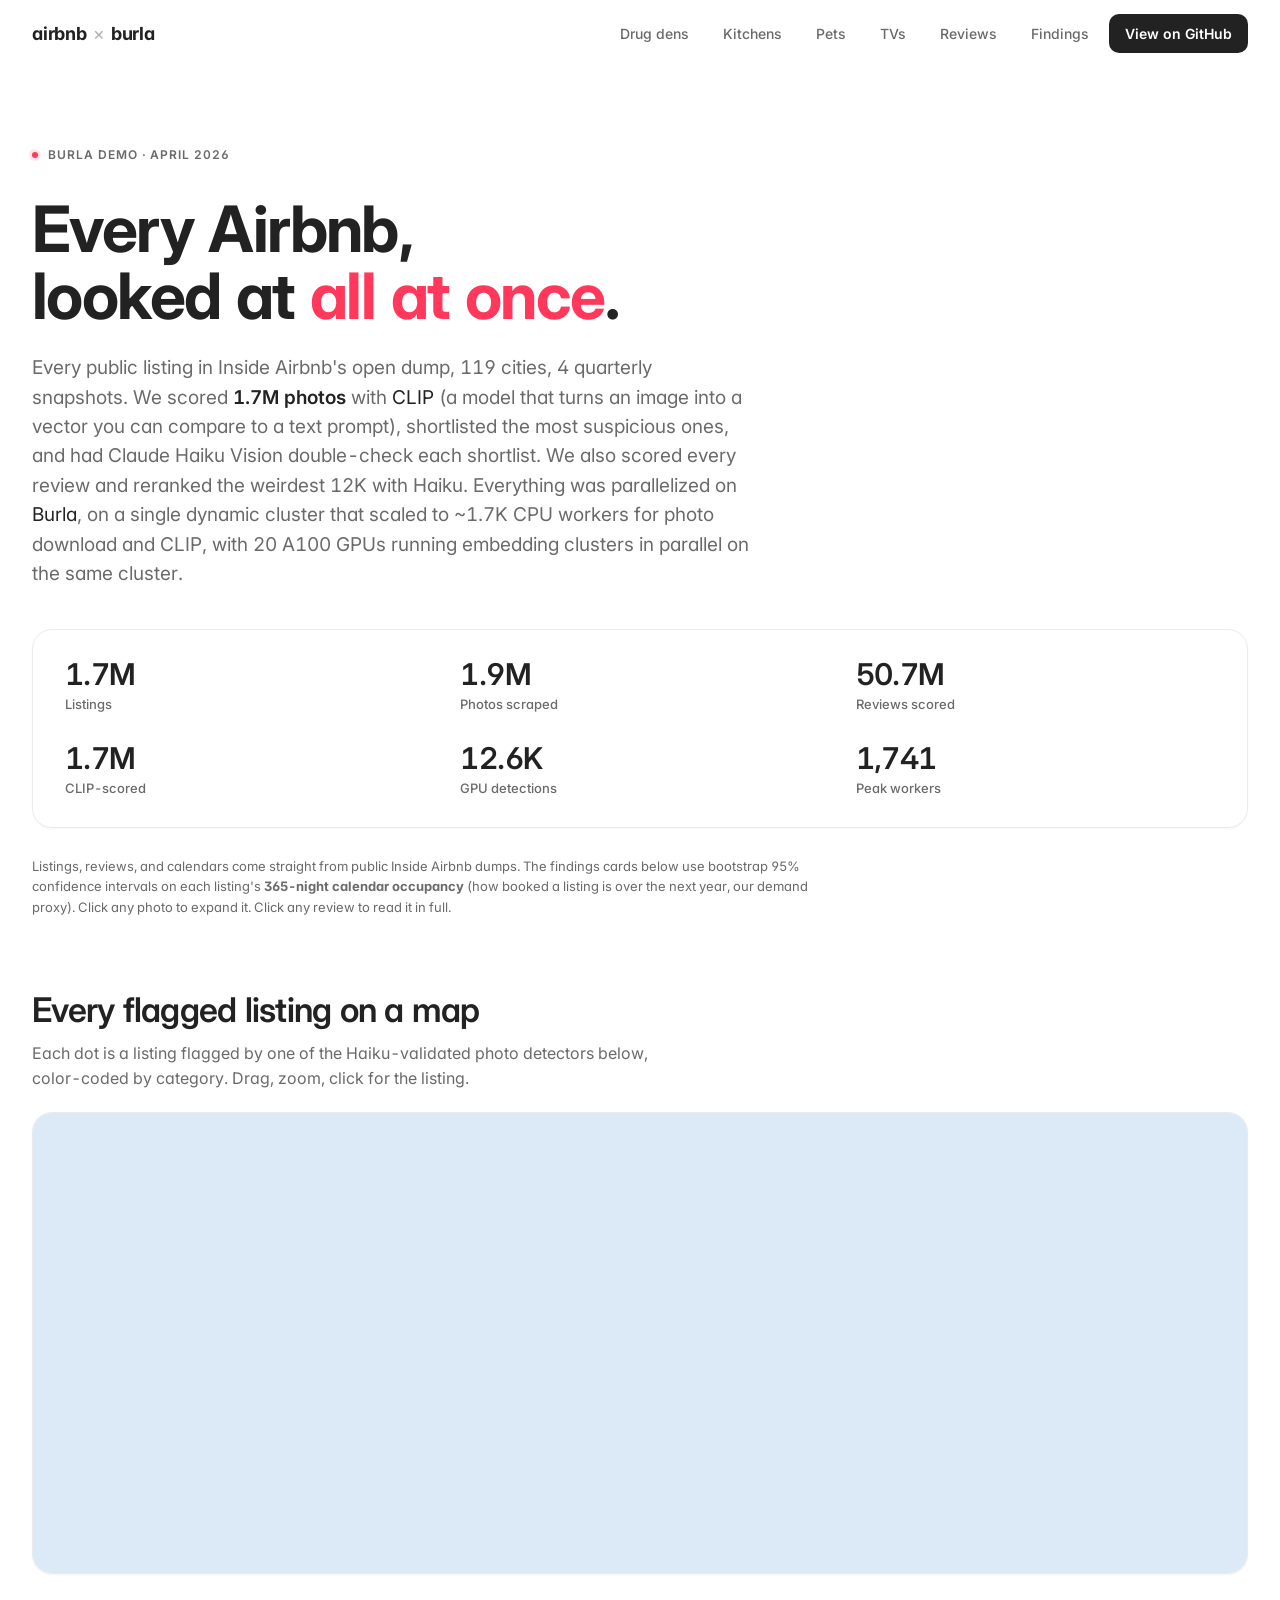
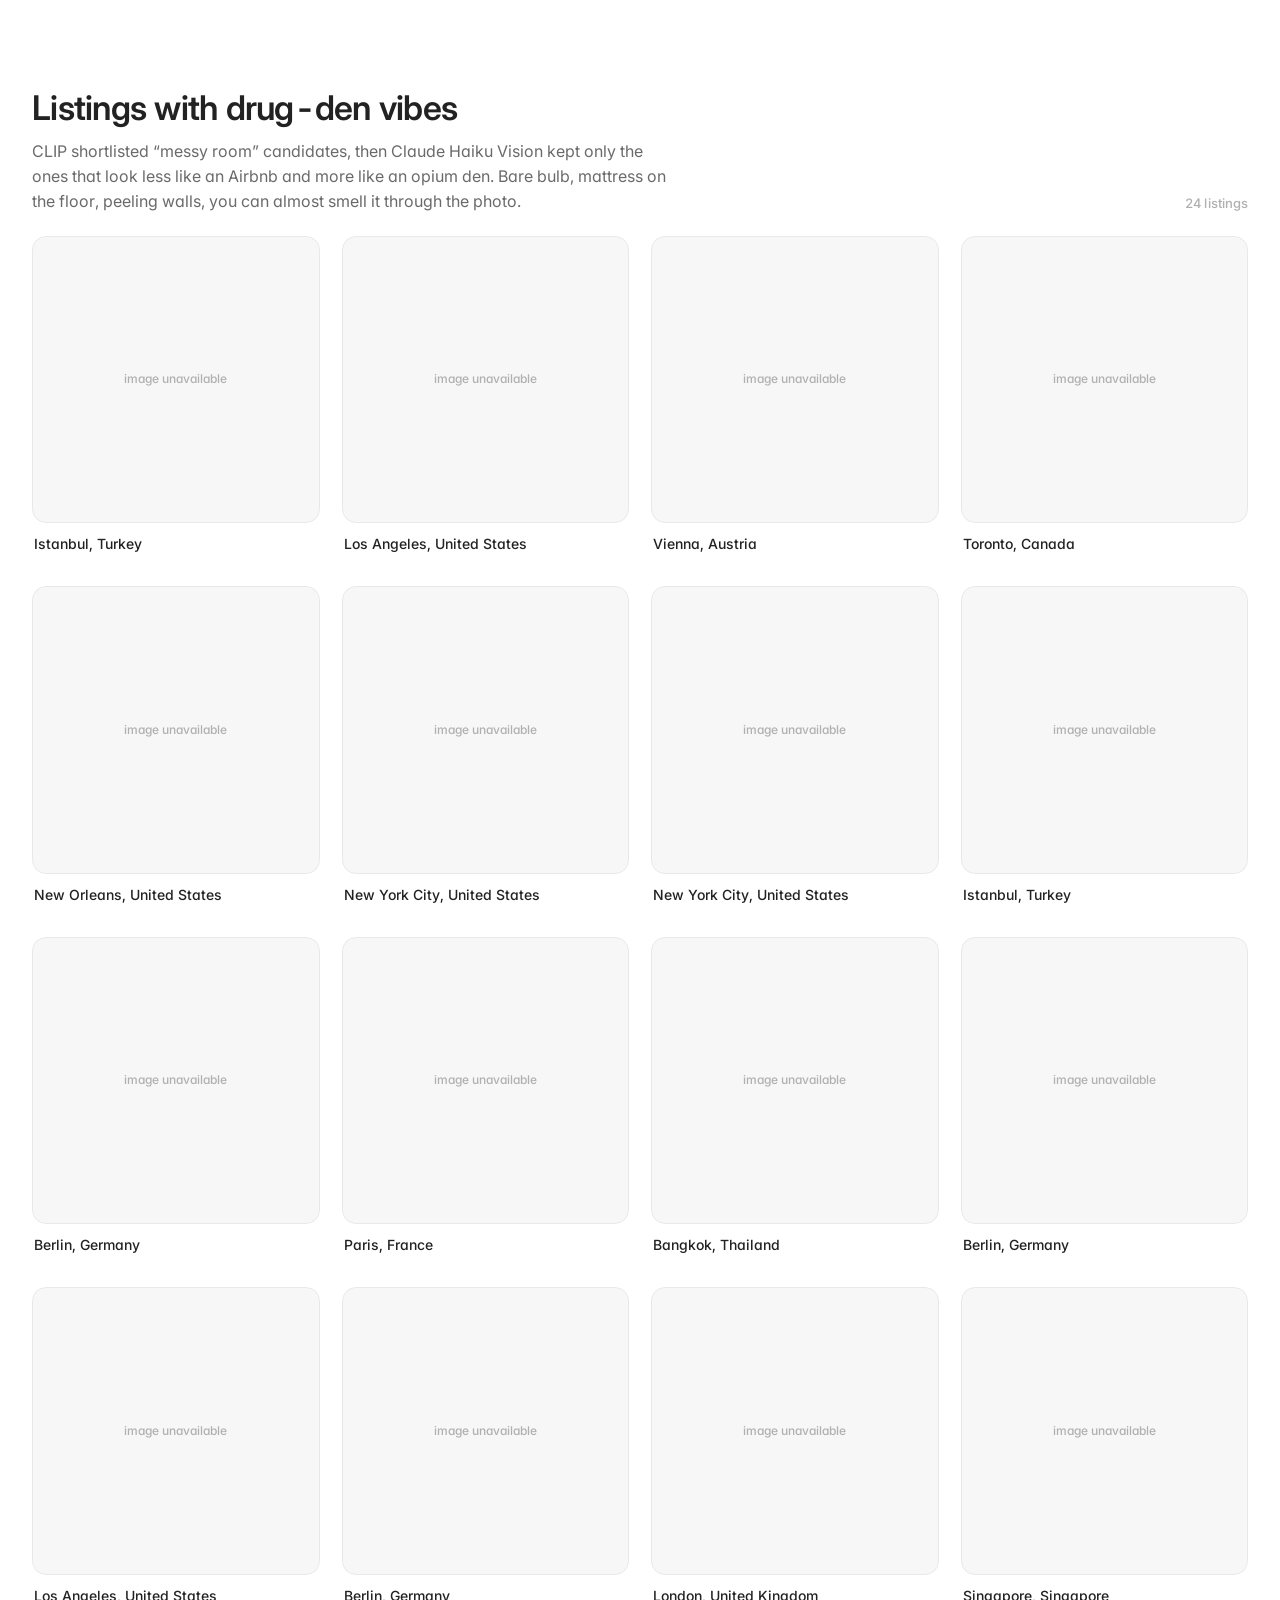
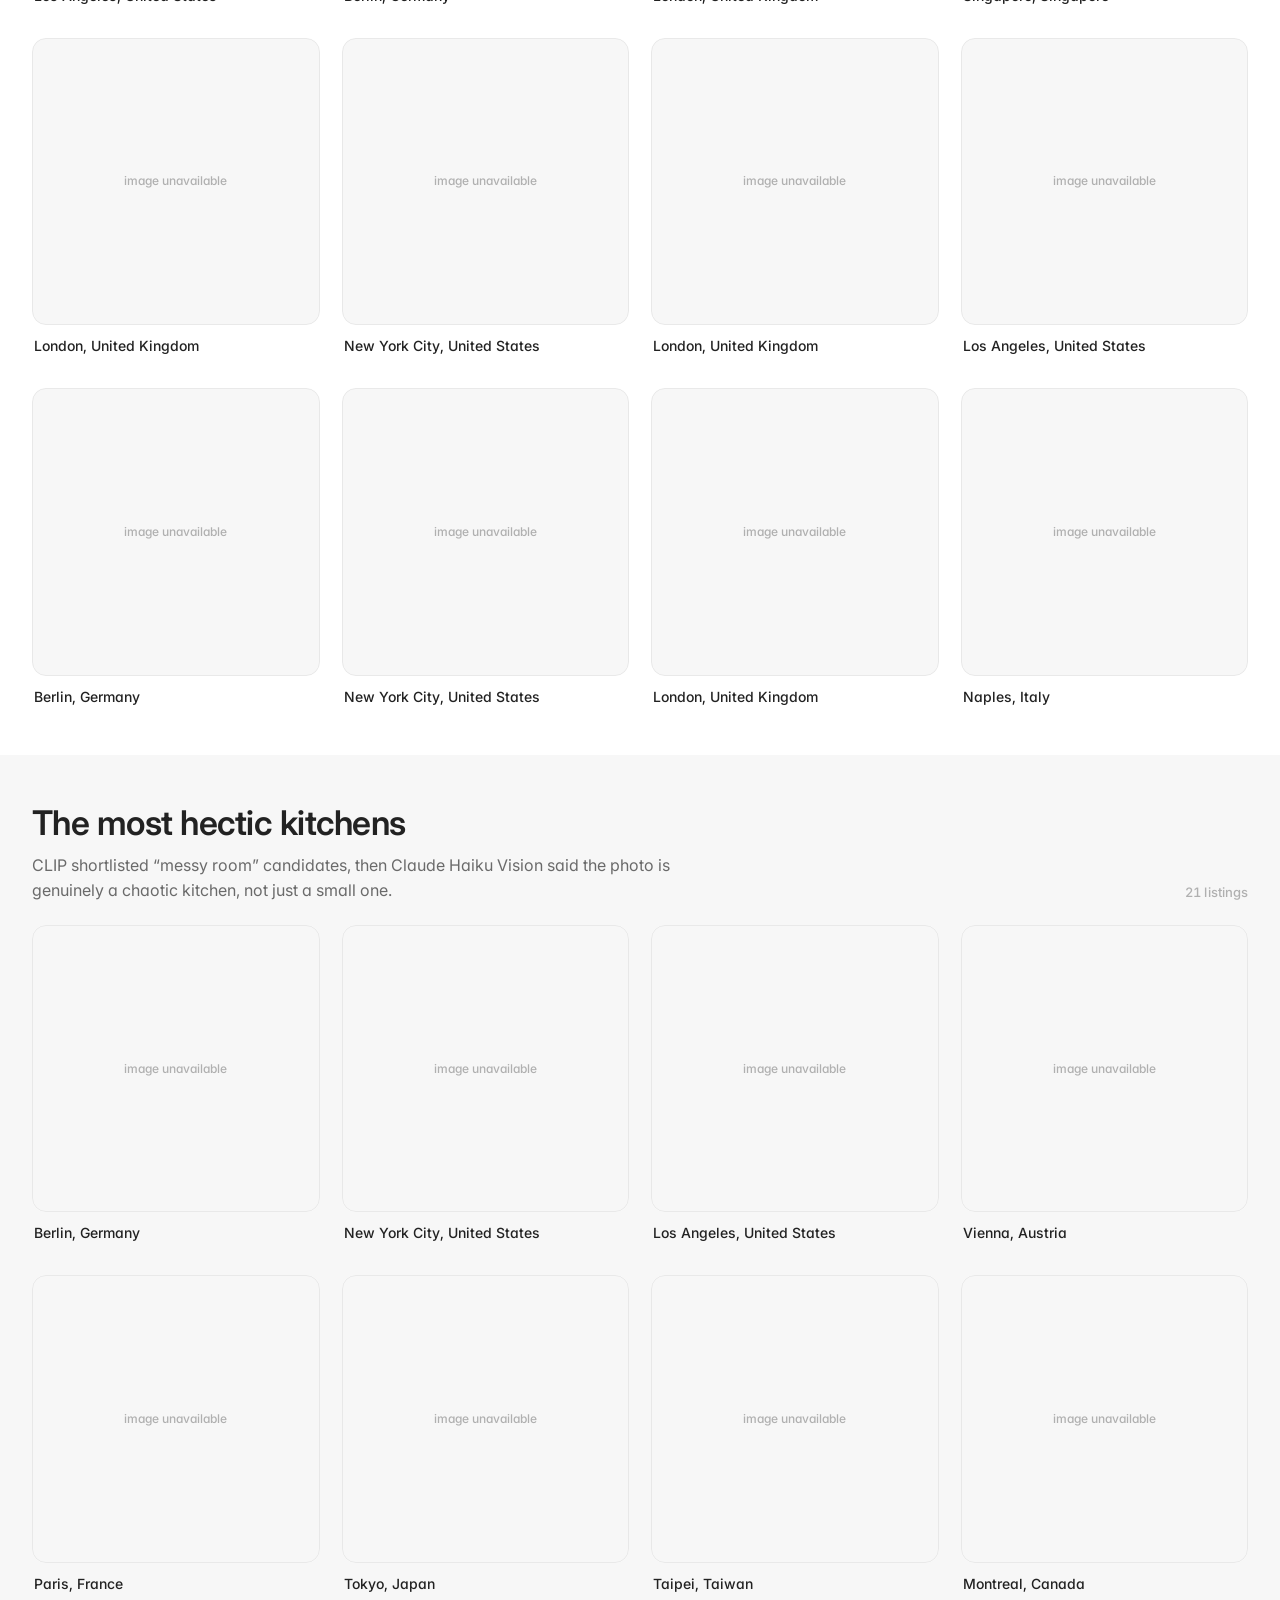
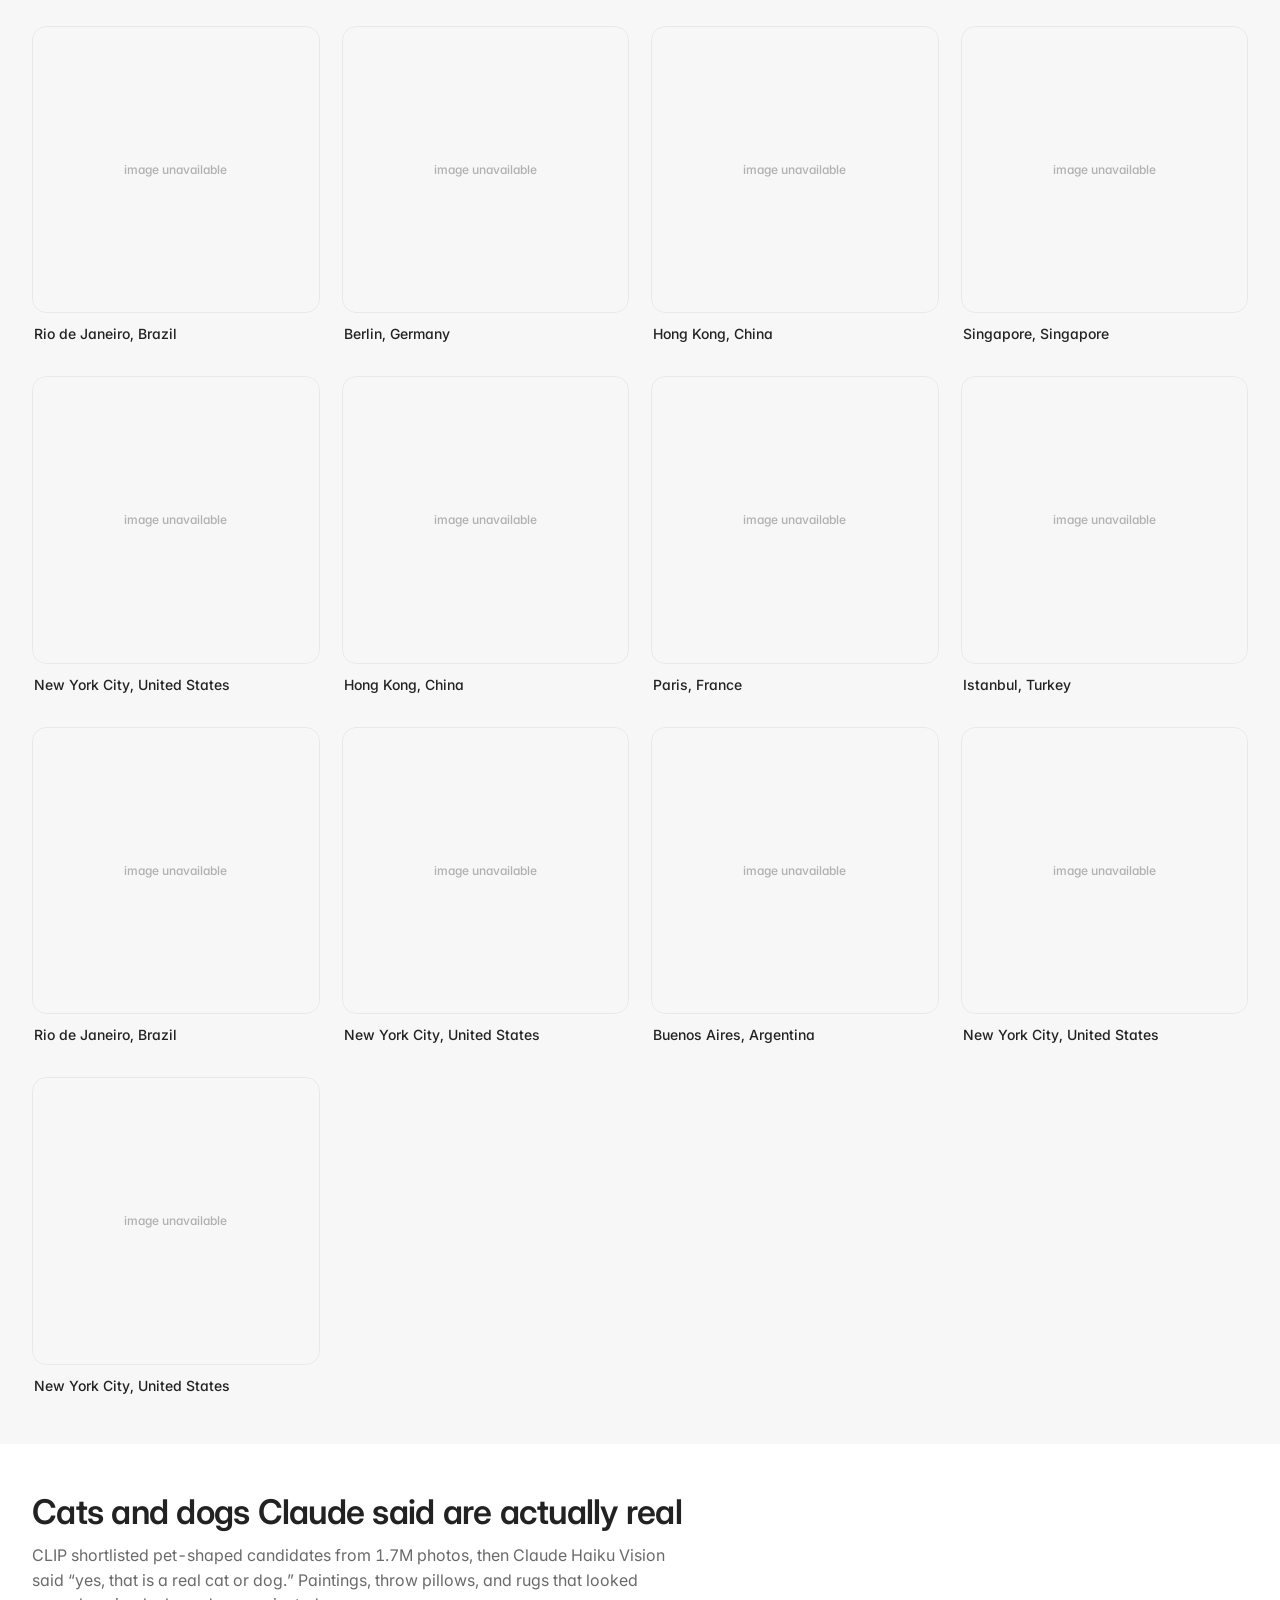
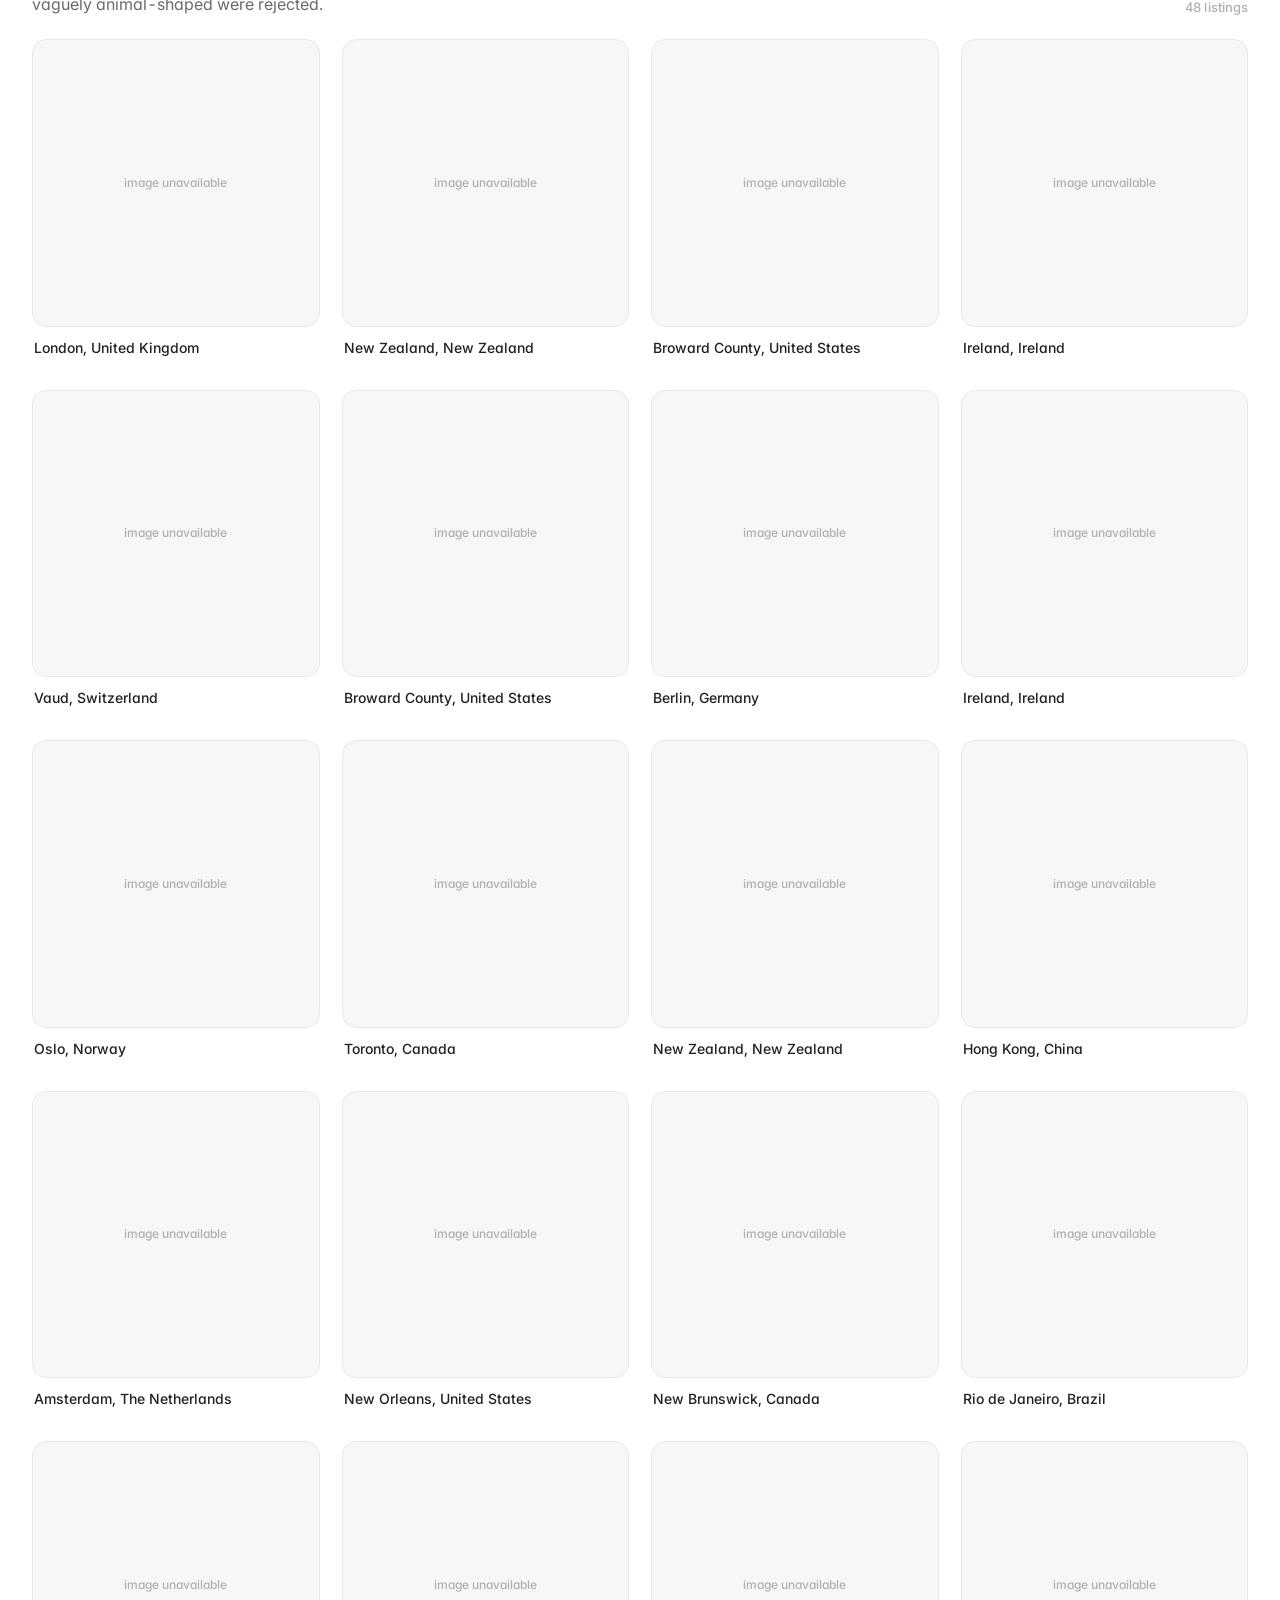
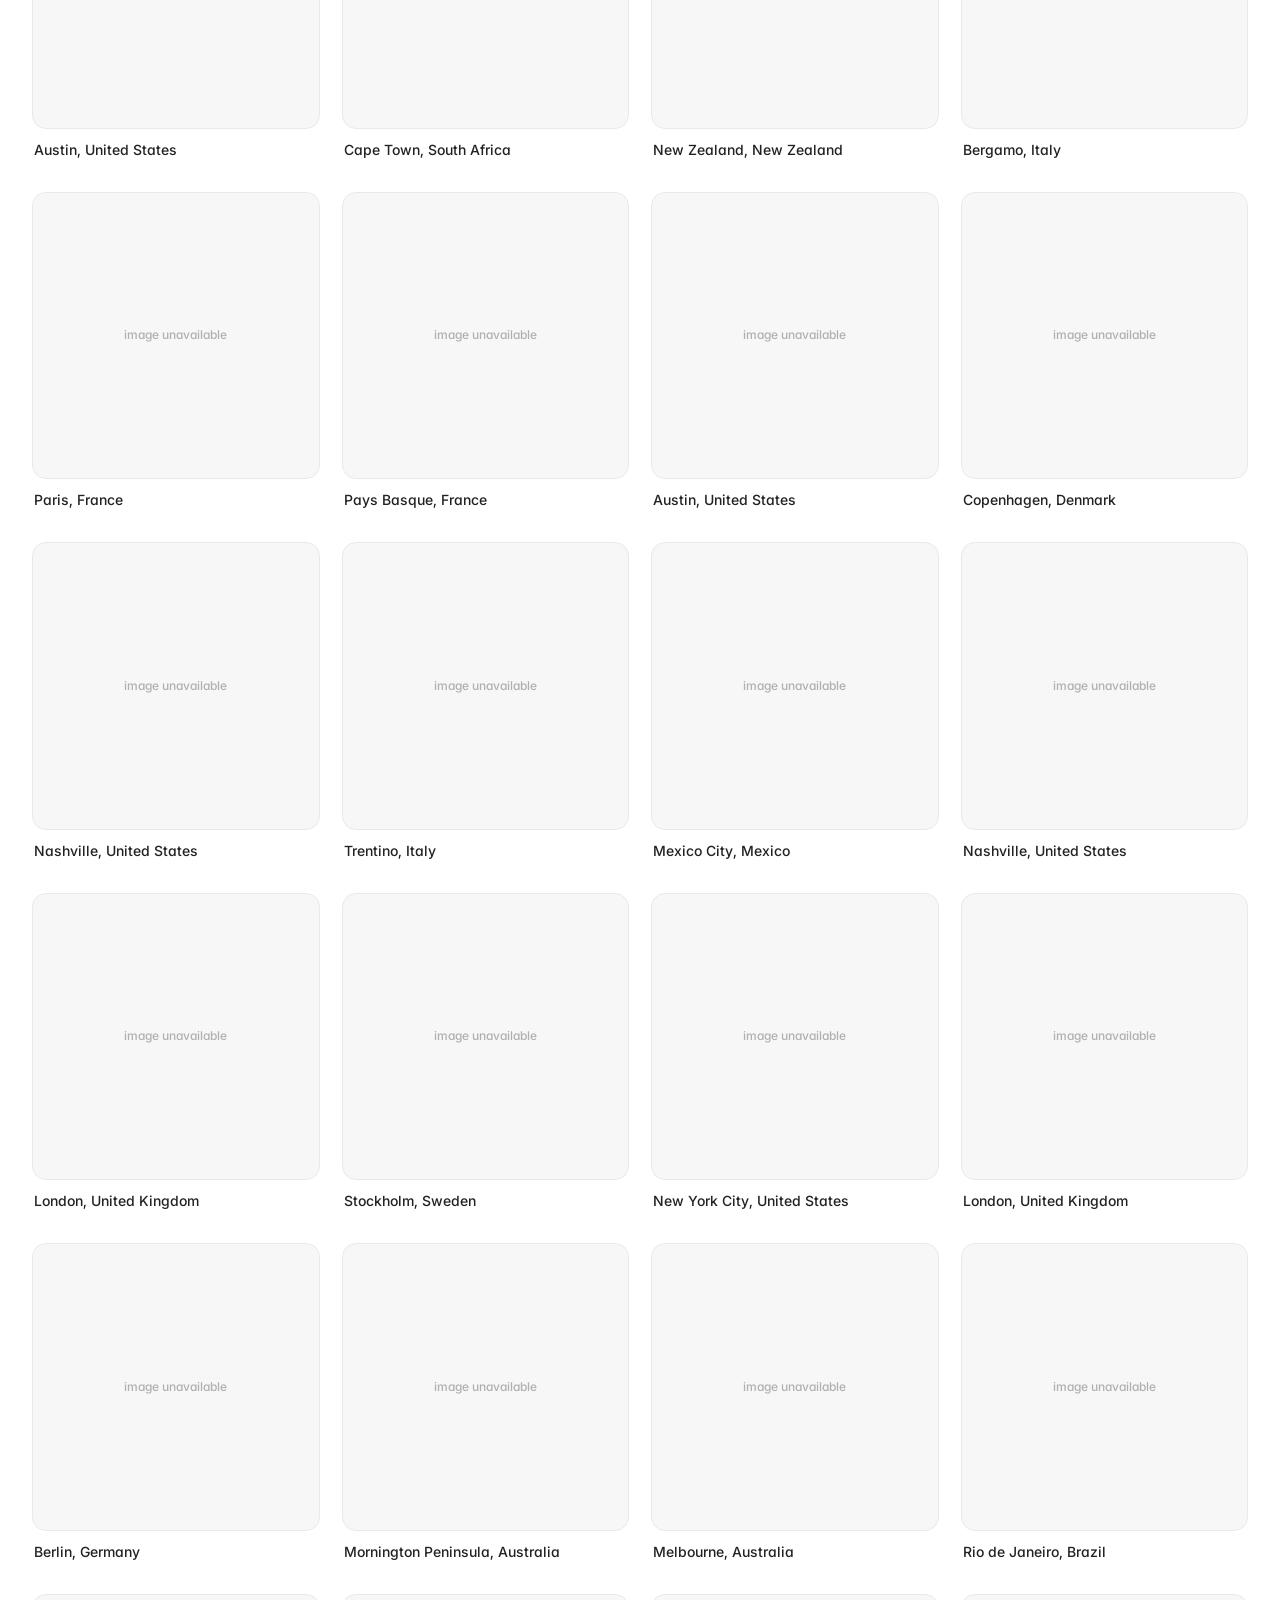
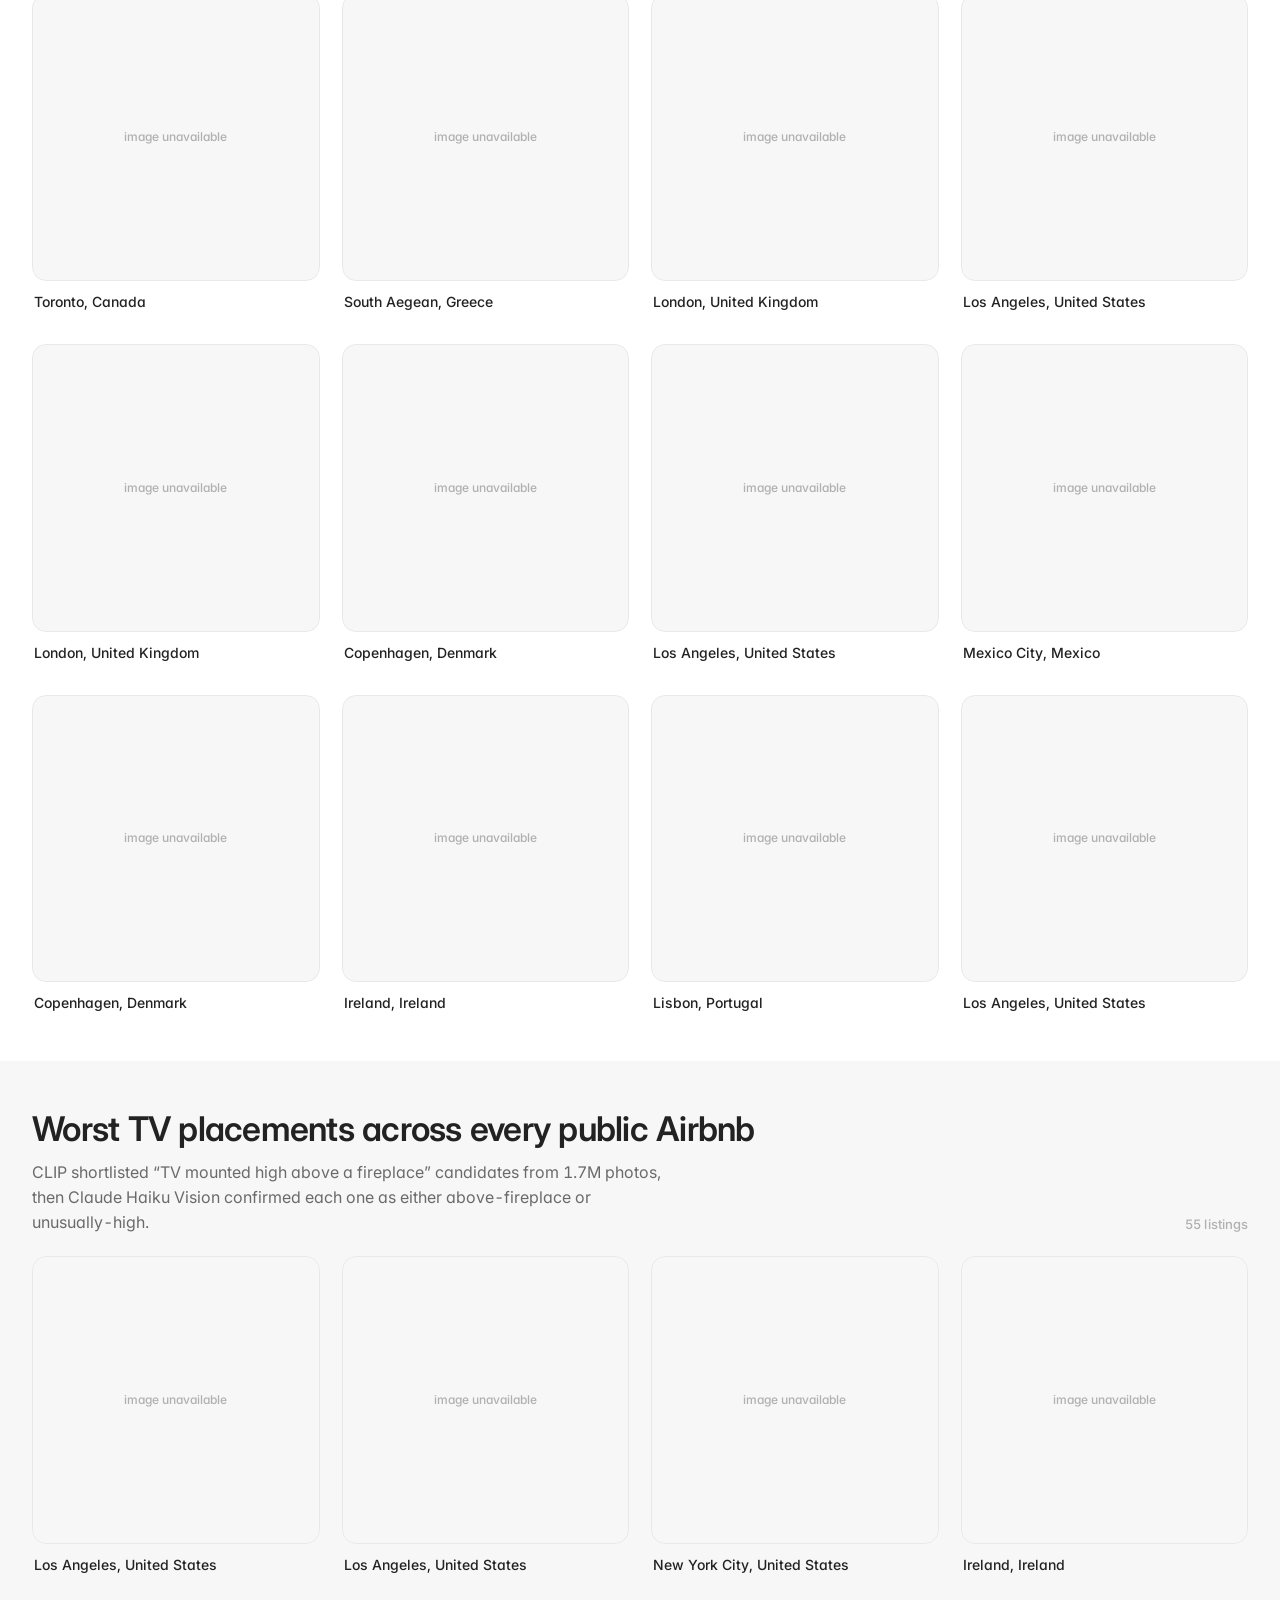
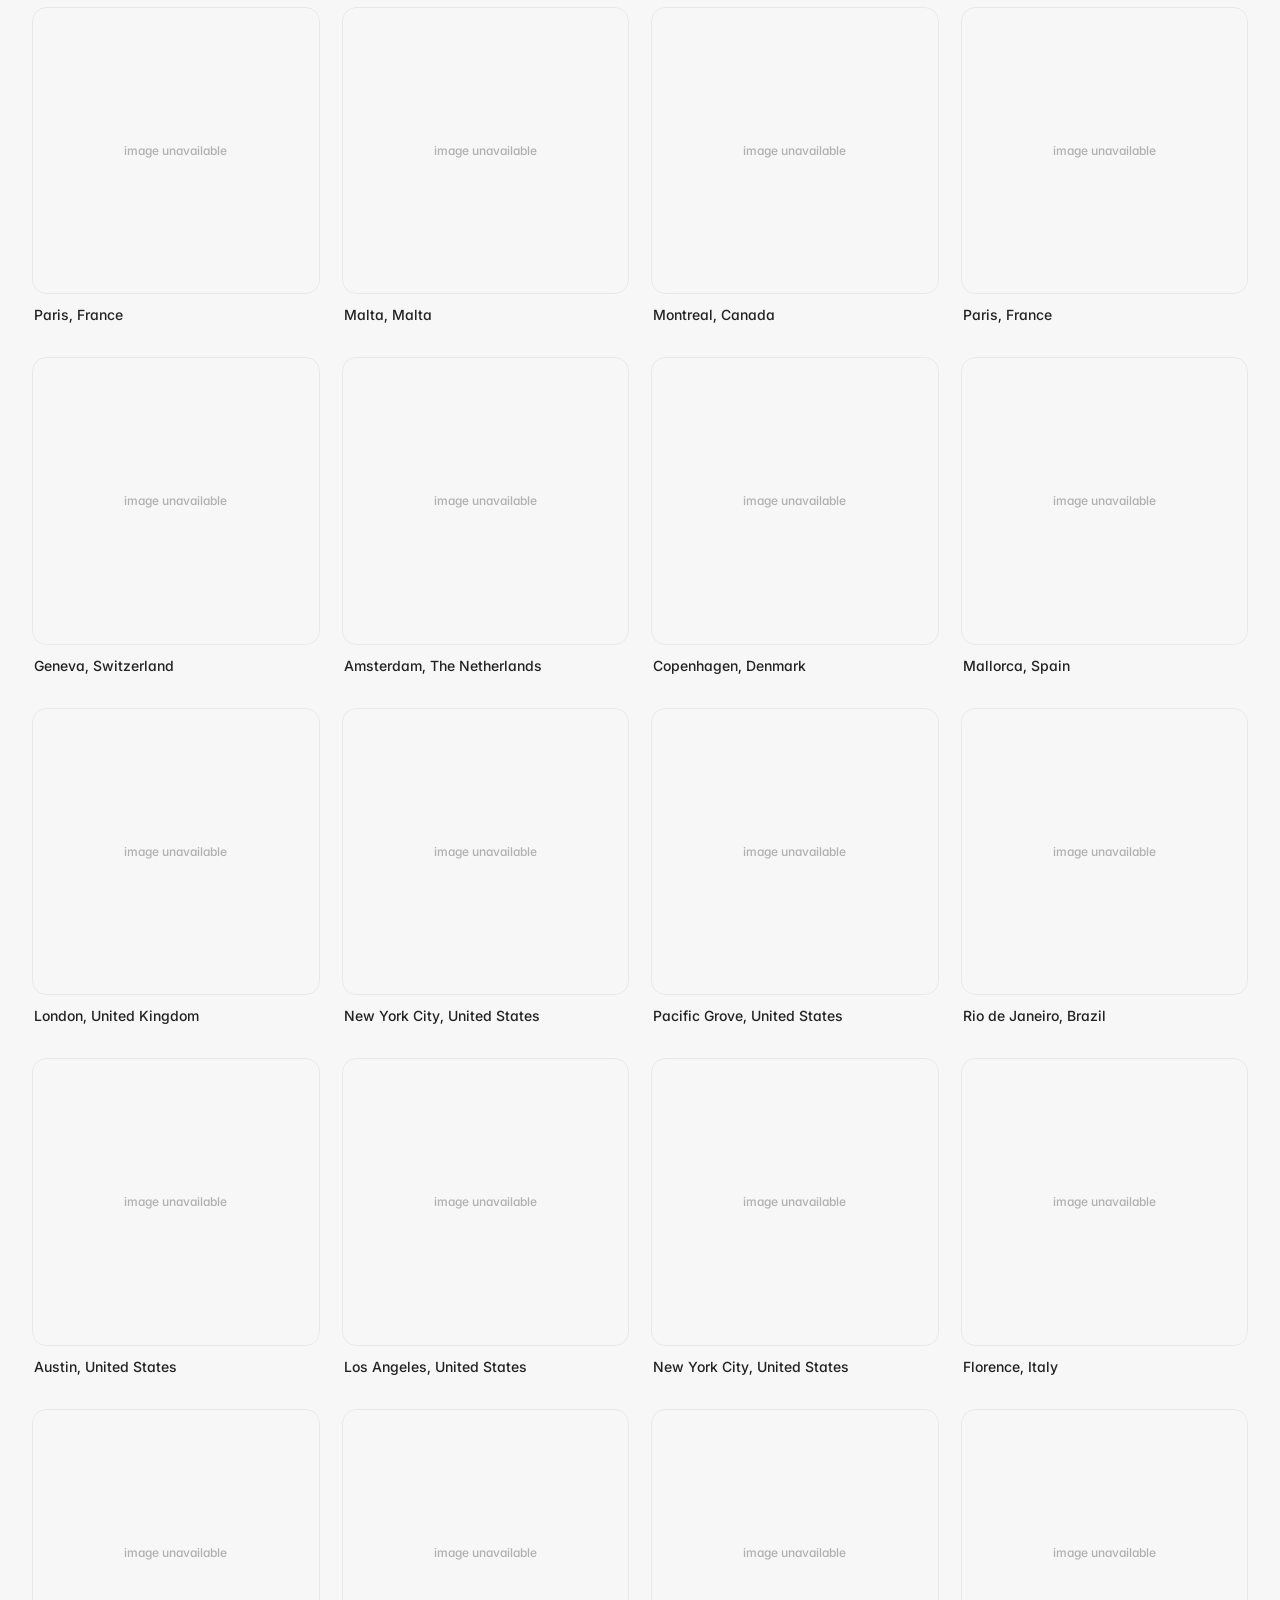
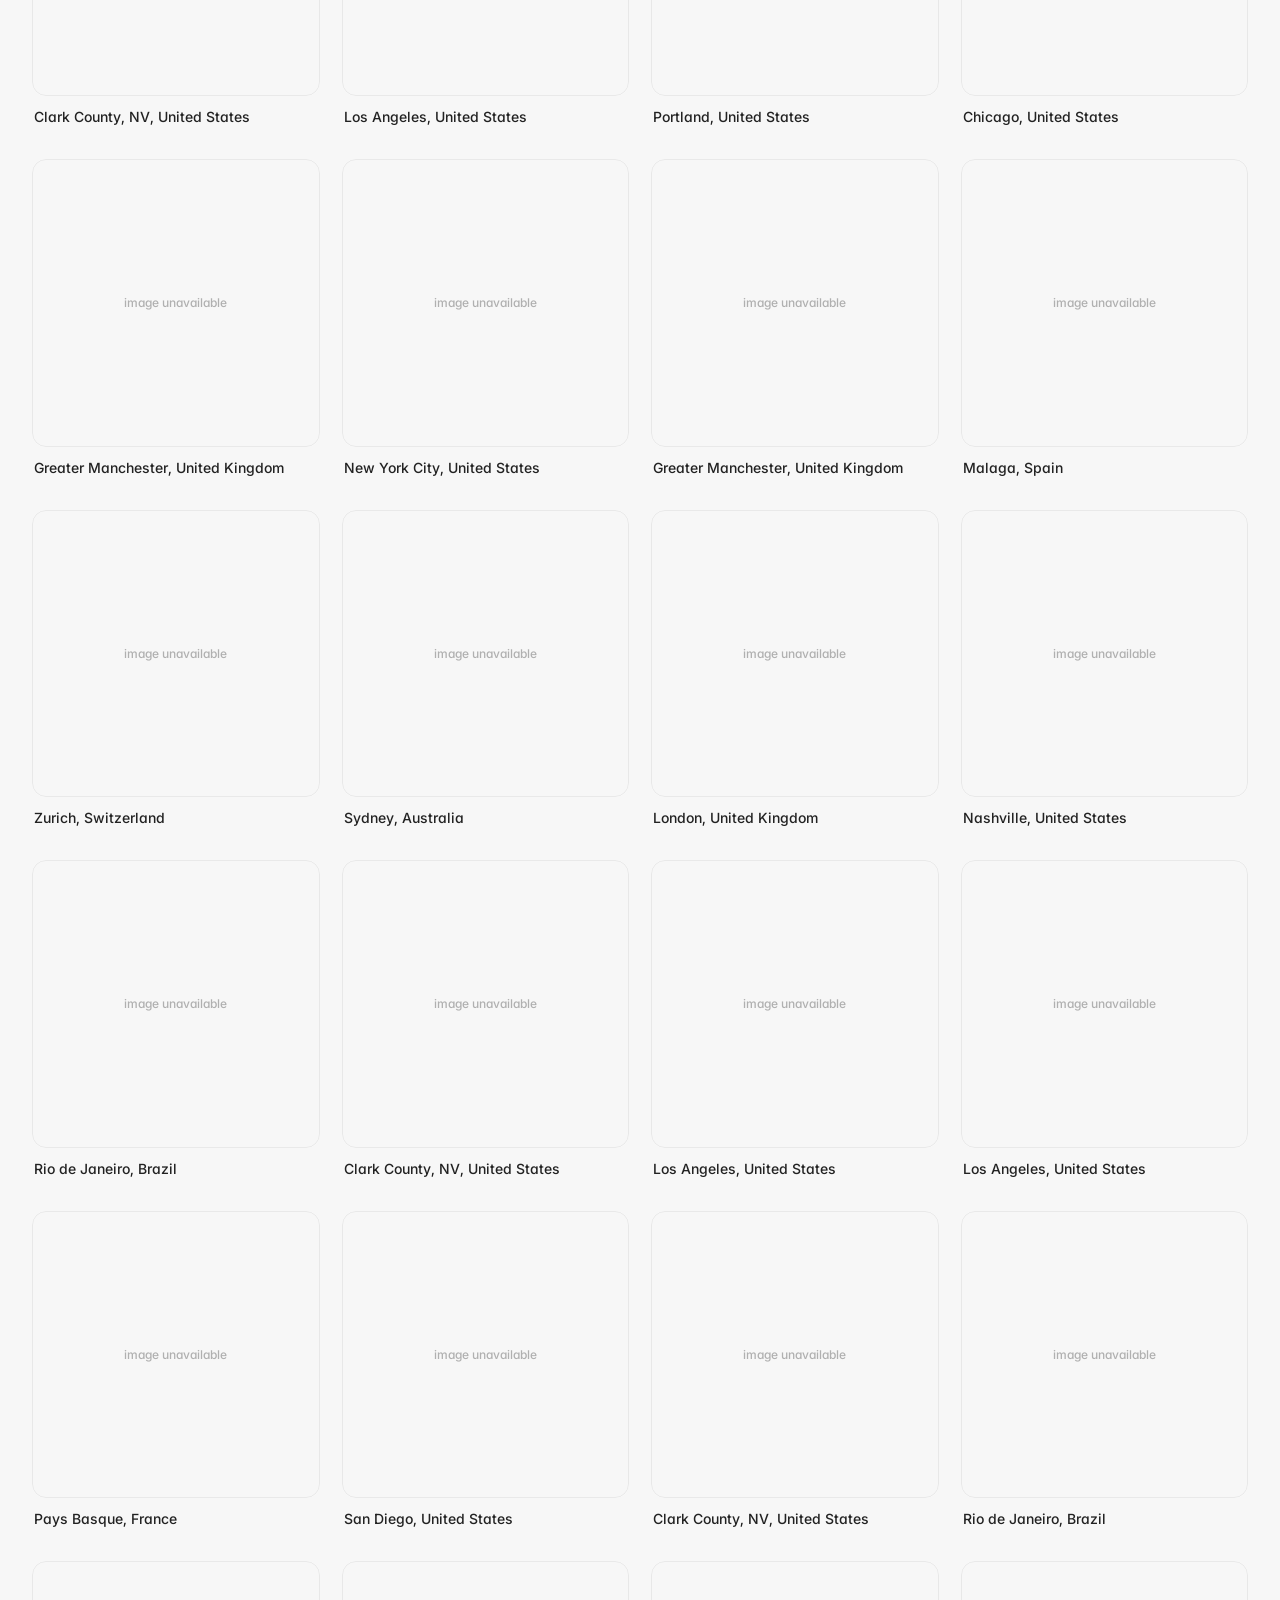
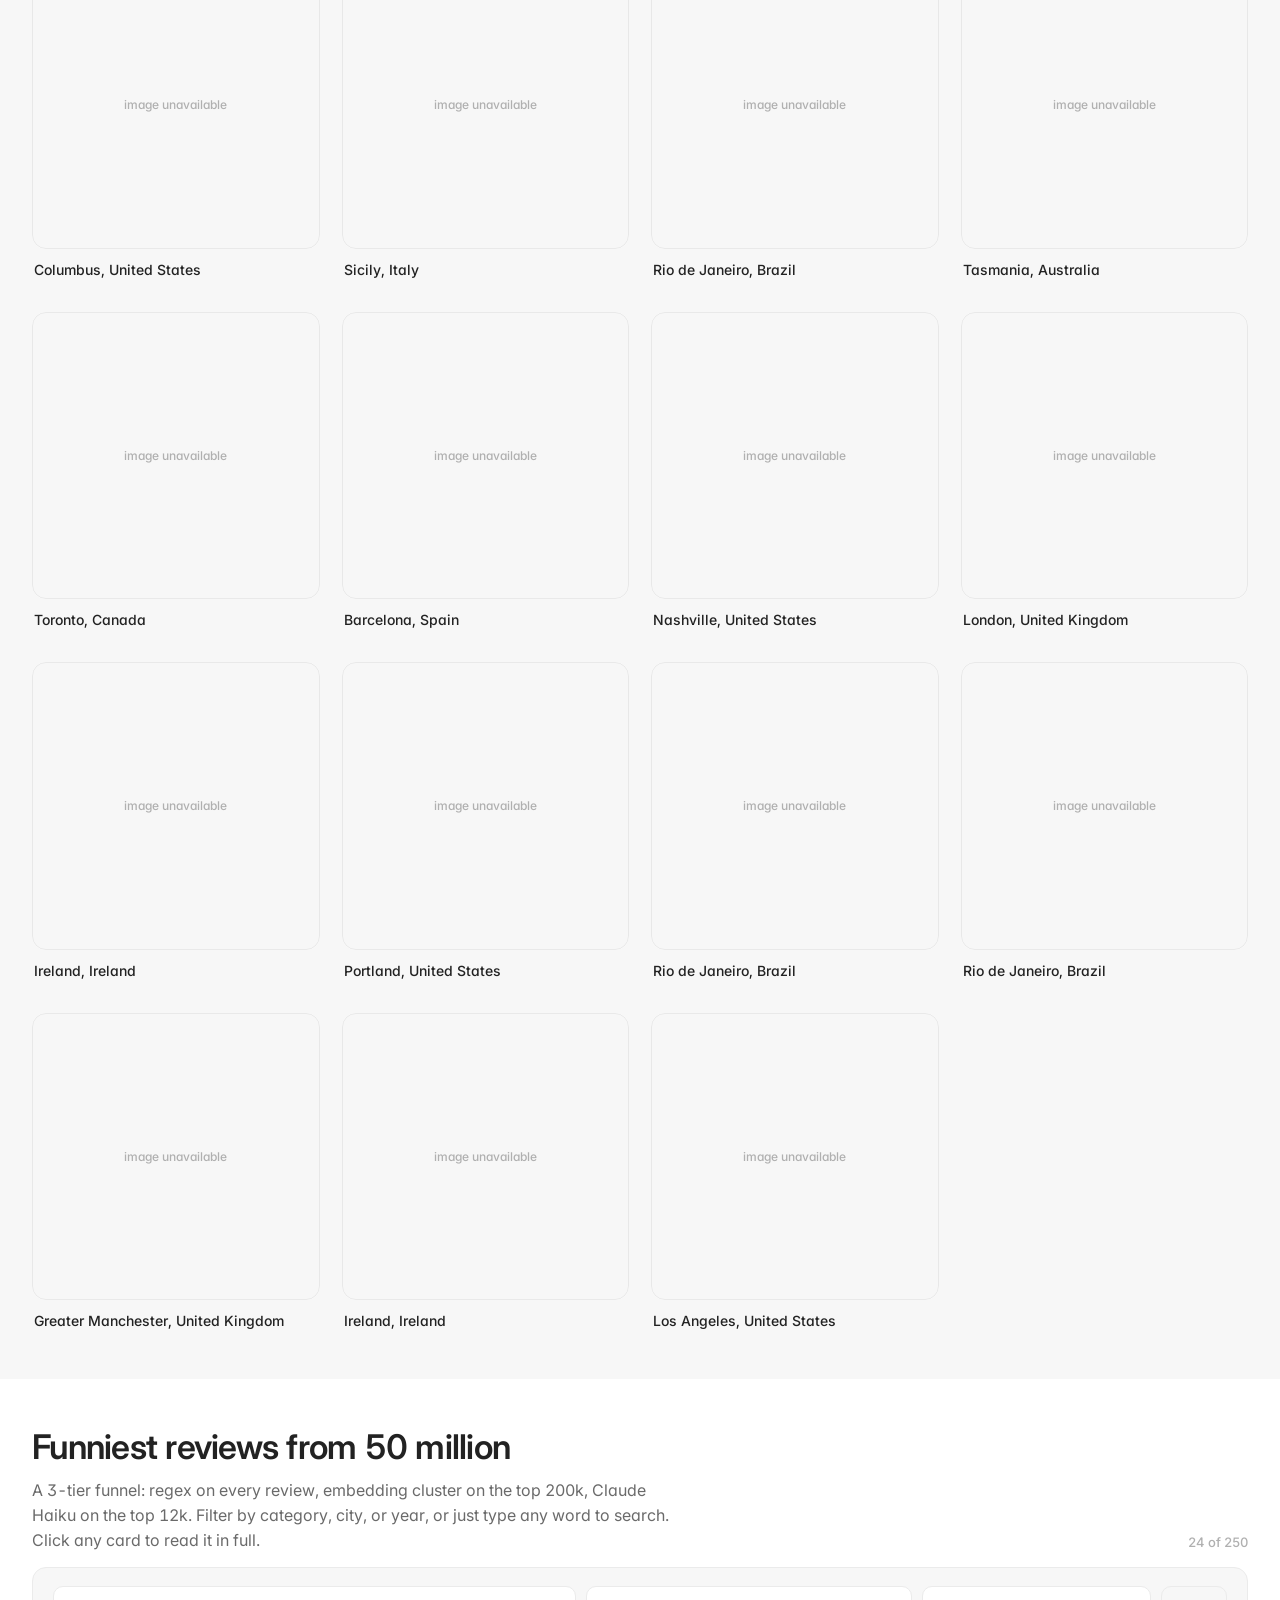
==== commit 003d92c9: "site: punch up drug-den lede with the opium-den line Made-with: Cursor" ====
--- a/site/index.html
+++ b/site/index.html
@@ -99,9 +99,9 @@
       <h2>Listings with drug-den vibes</h2>
       <p class="section-lede">
         CLIP shortlisted &ldquo;messy room&rdquo; candidates, then Claude
-        Haiku Vision picked the ones that genuinely give
-        &ldquo;did-someone-just-leave&rdquo; energy. Bare bulbs, mattress on
-        the floor, peeling walls.
+        Haiku Vision kept only the ones that look less like an Airbnb and
+        more like an opium den. Bare bulb, mattress on the floor, peeling
+        walls, you can almost smell it through the photo.
       </p>
     </div>
     <span class="section__count">--</span>
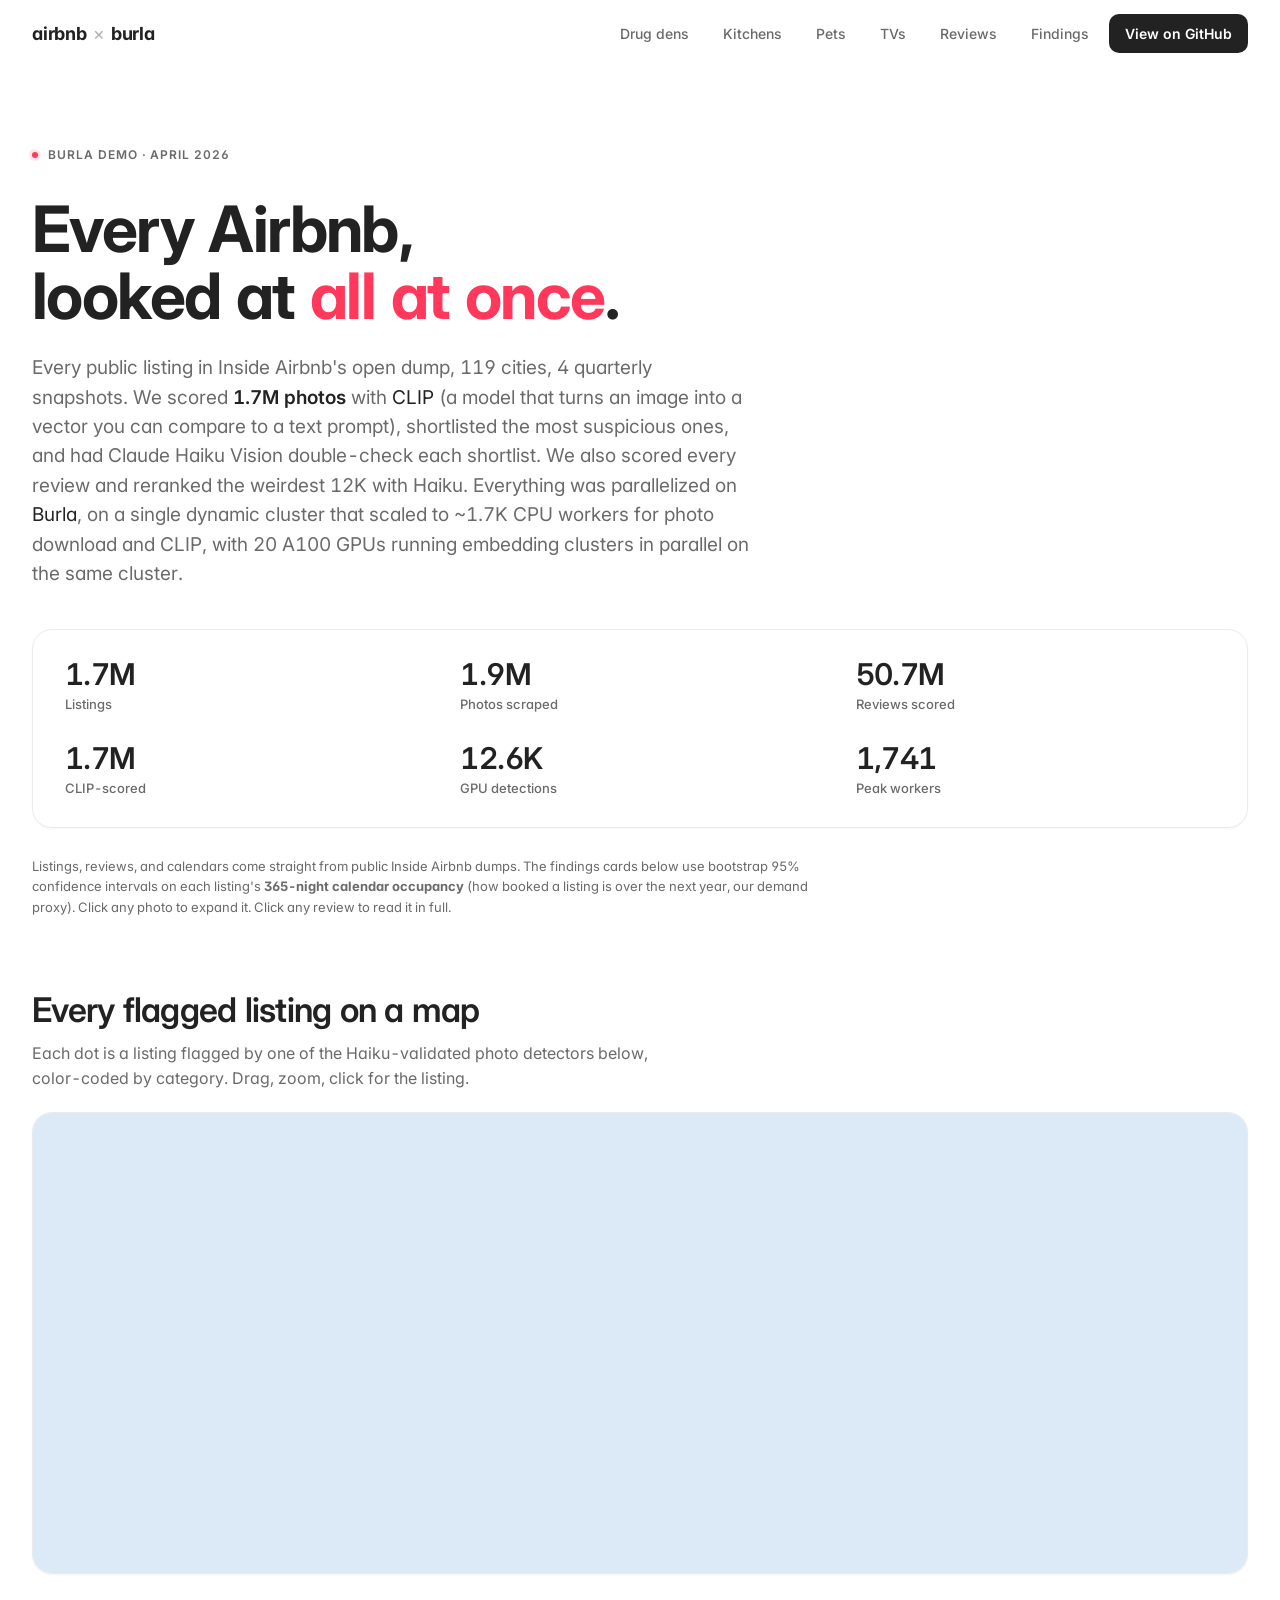
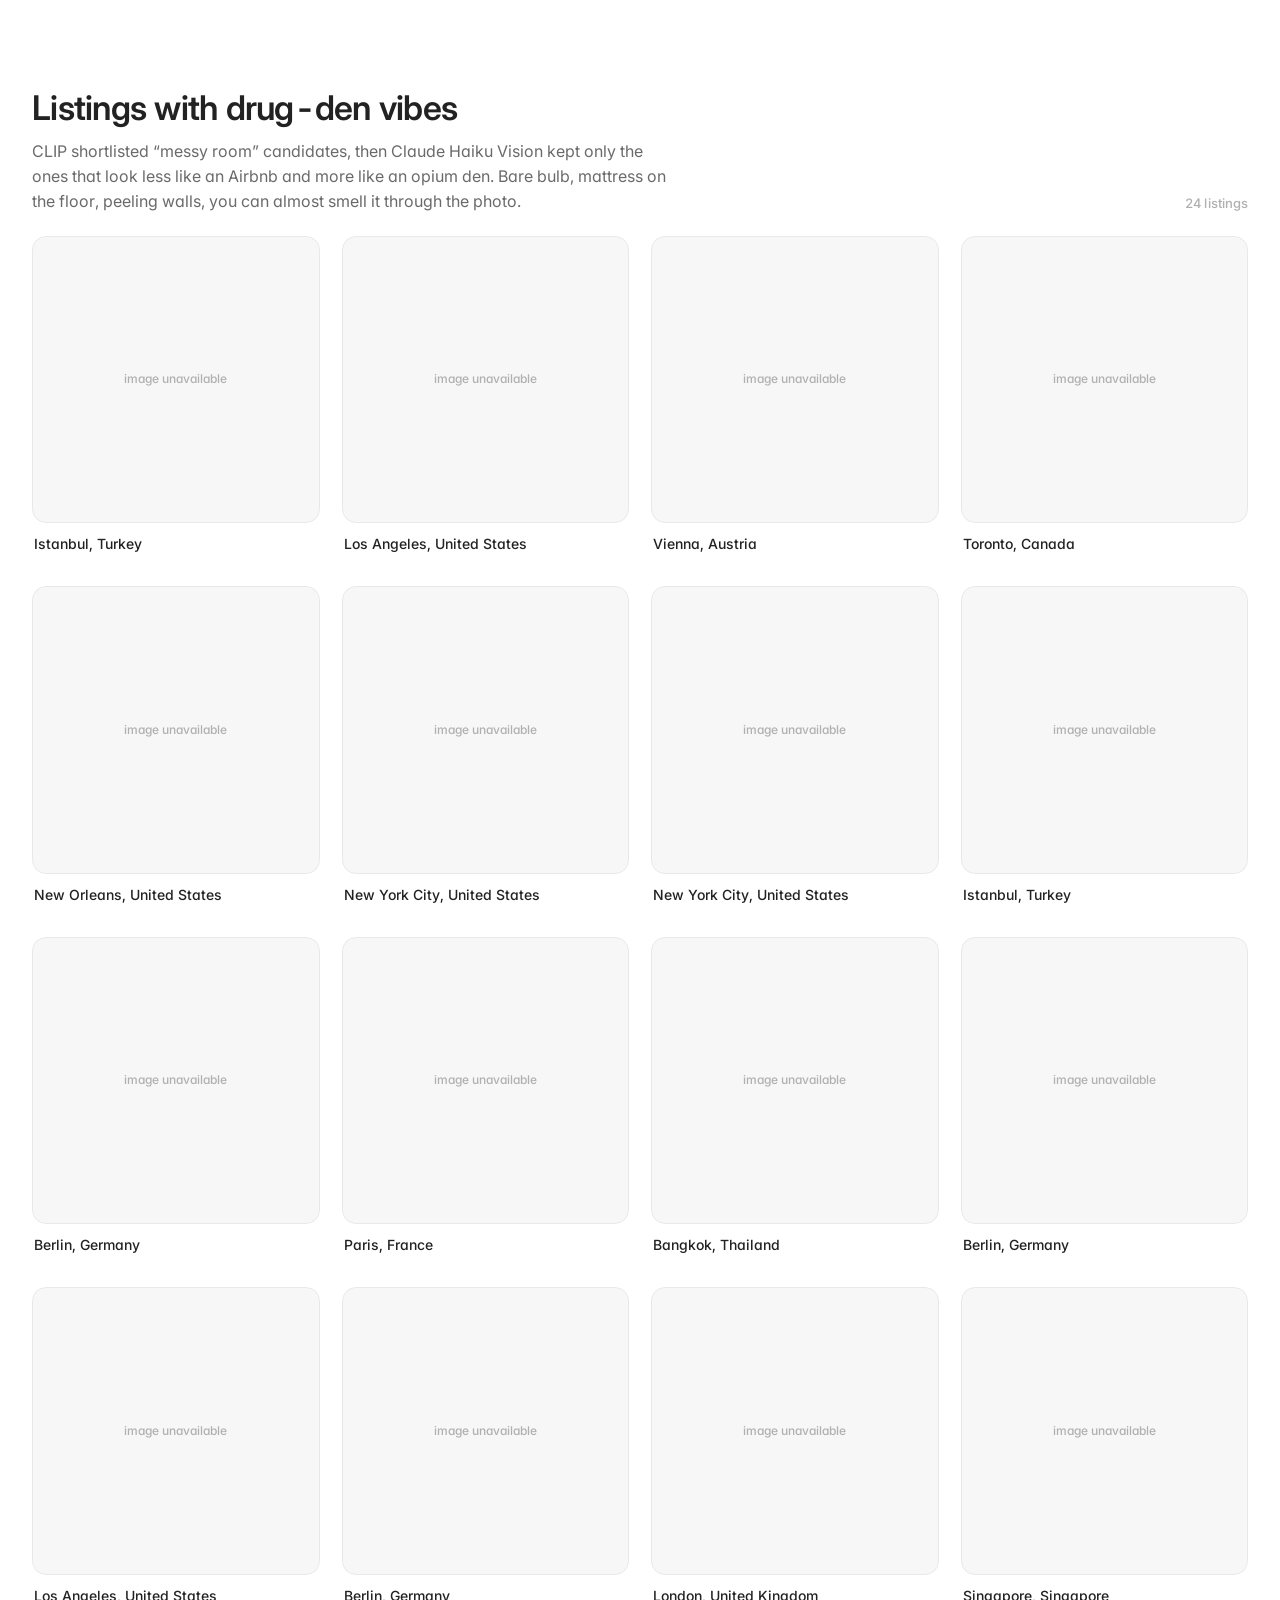
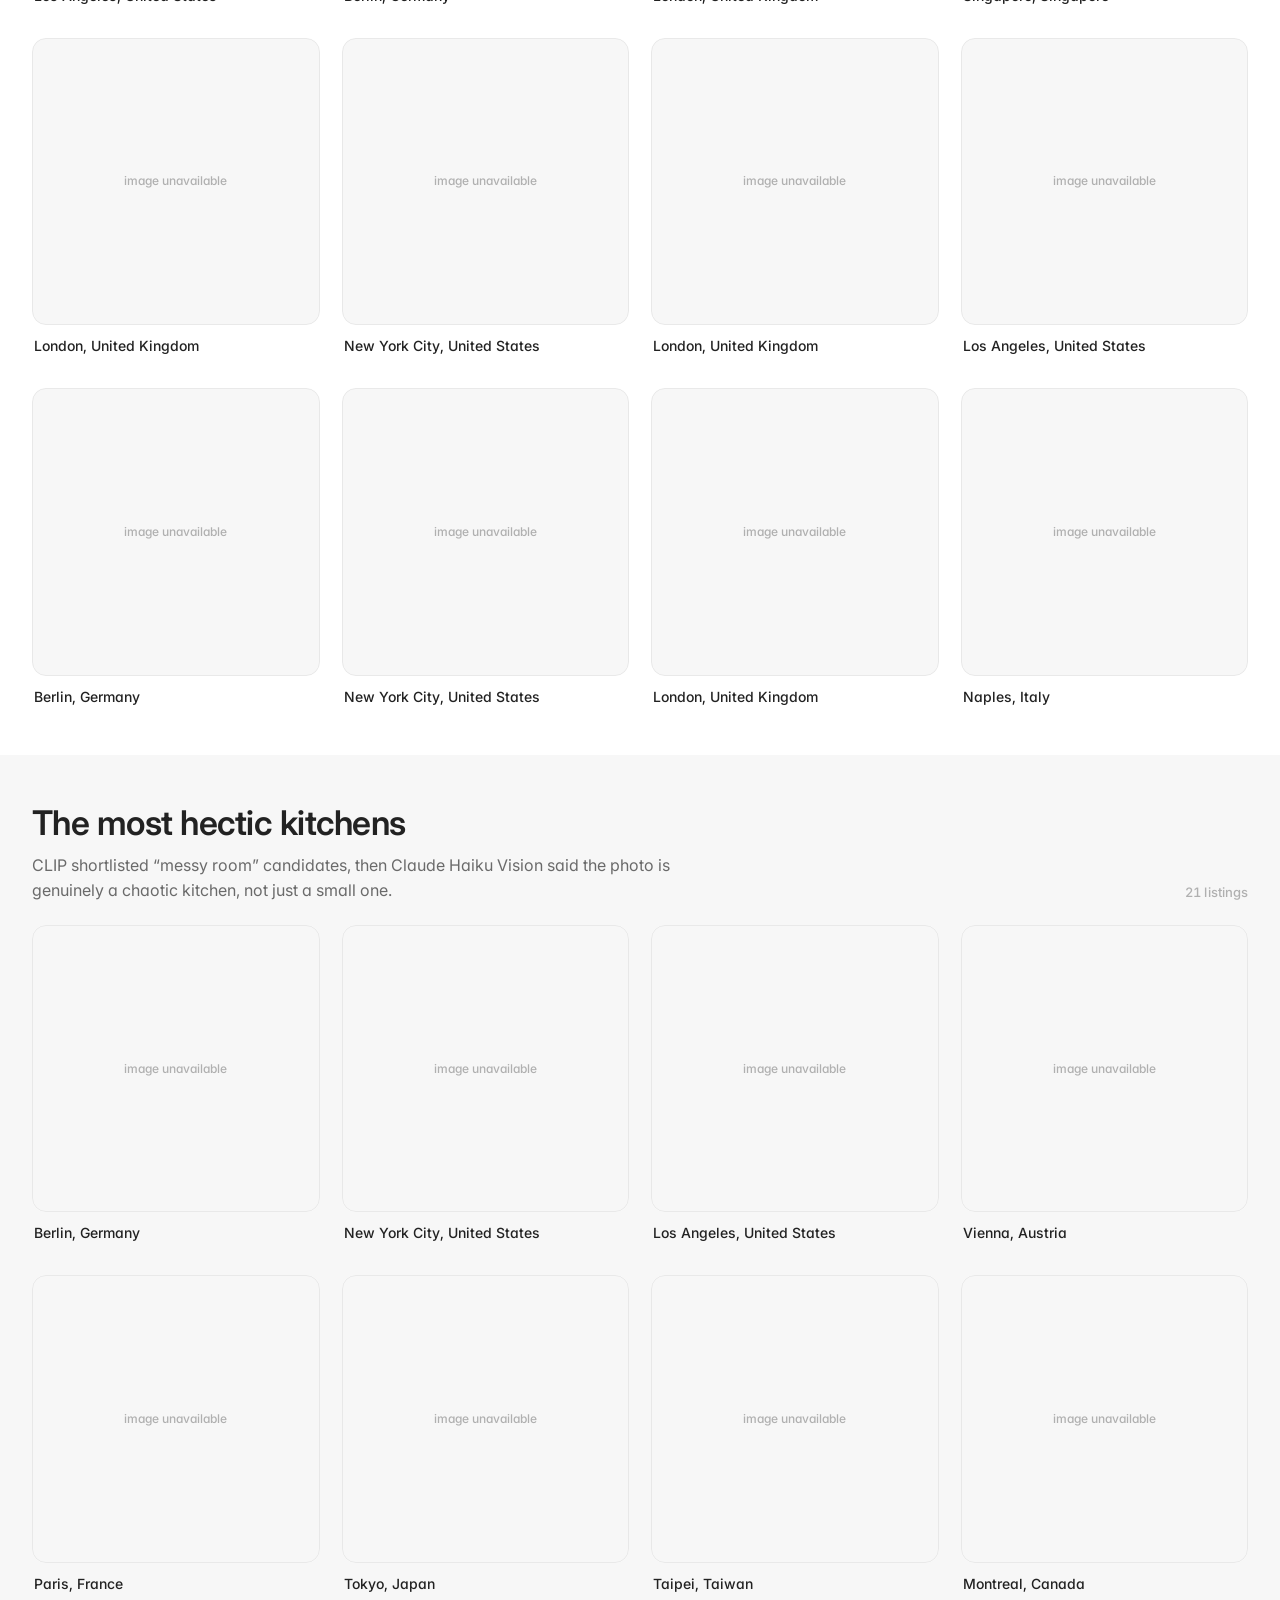
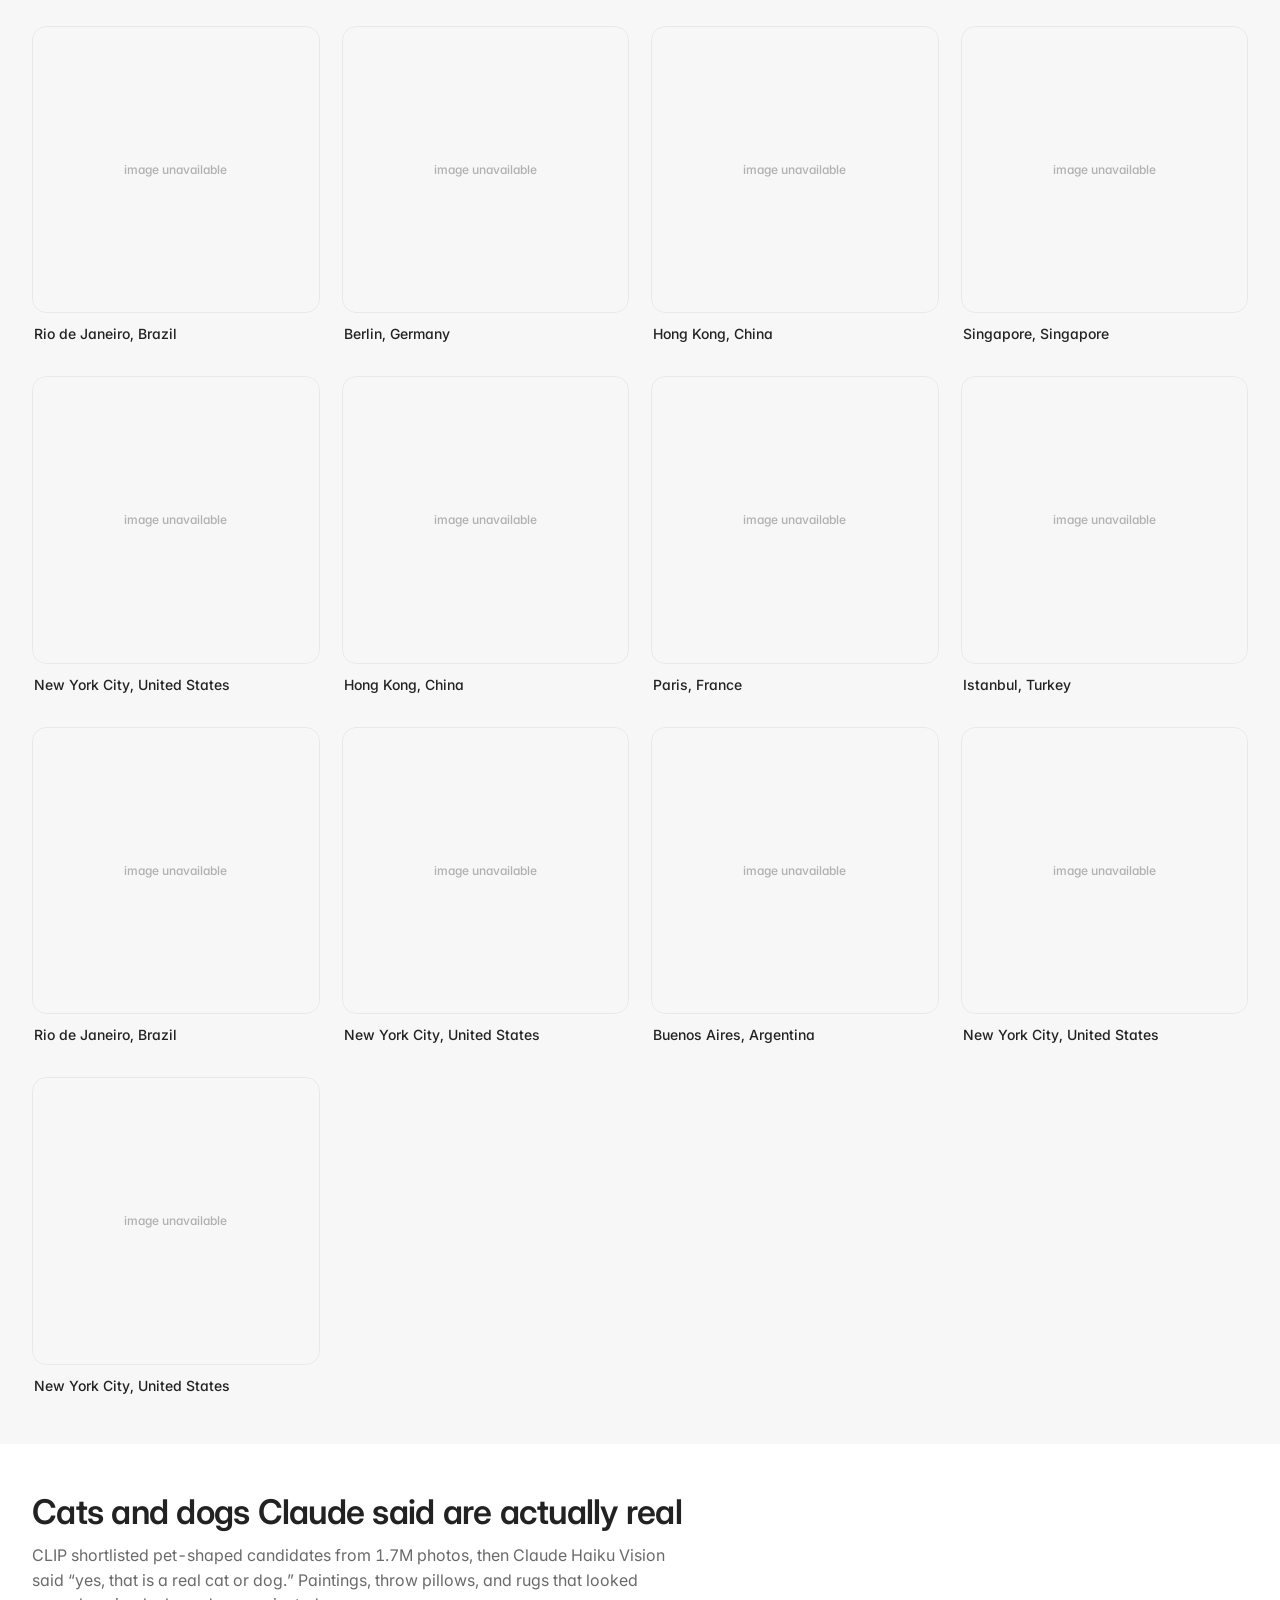
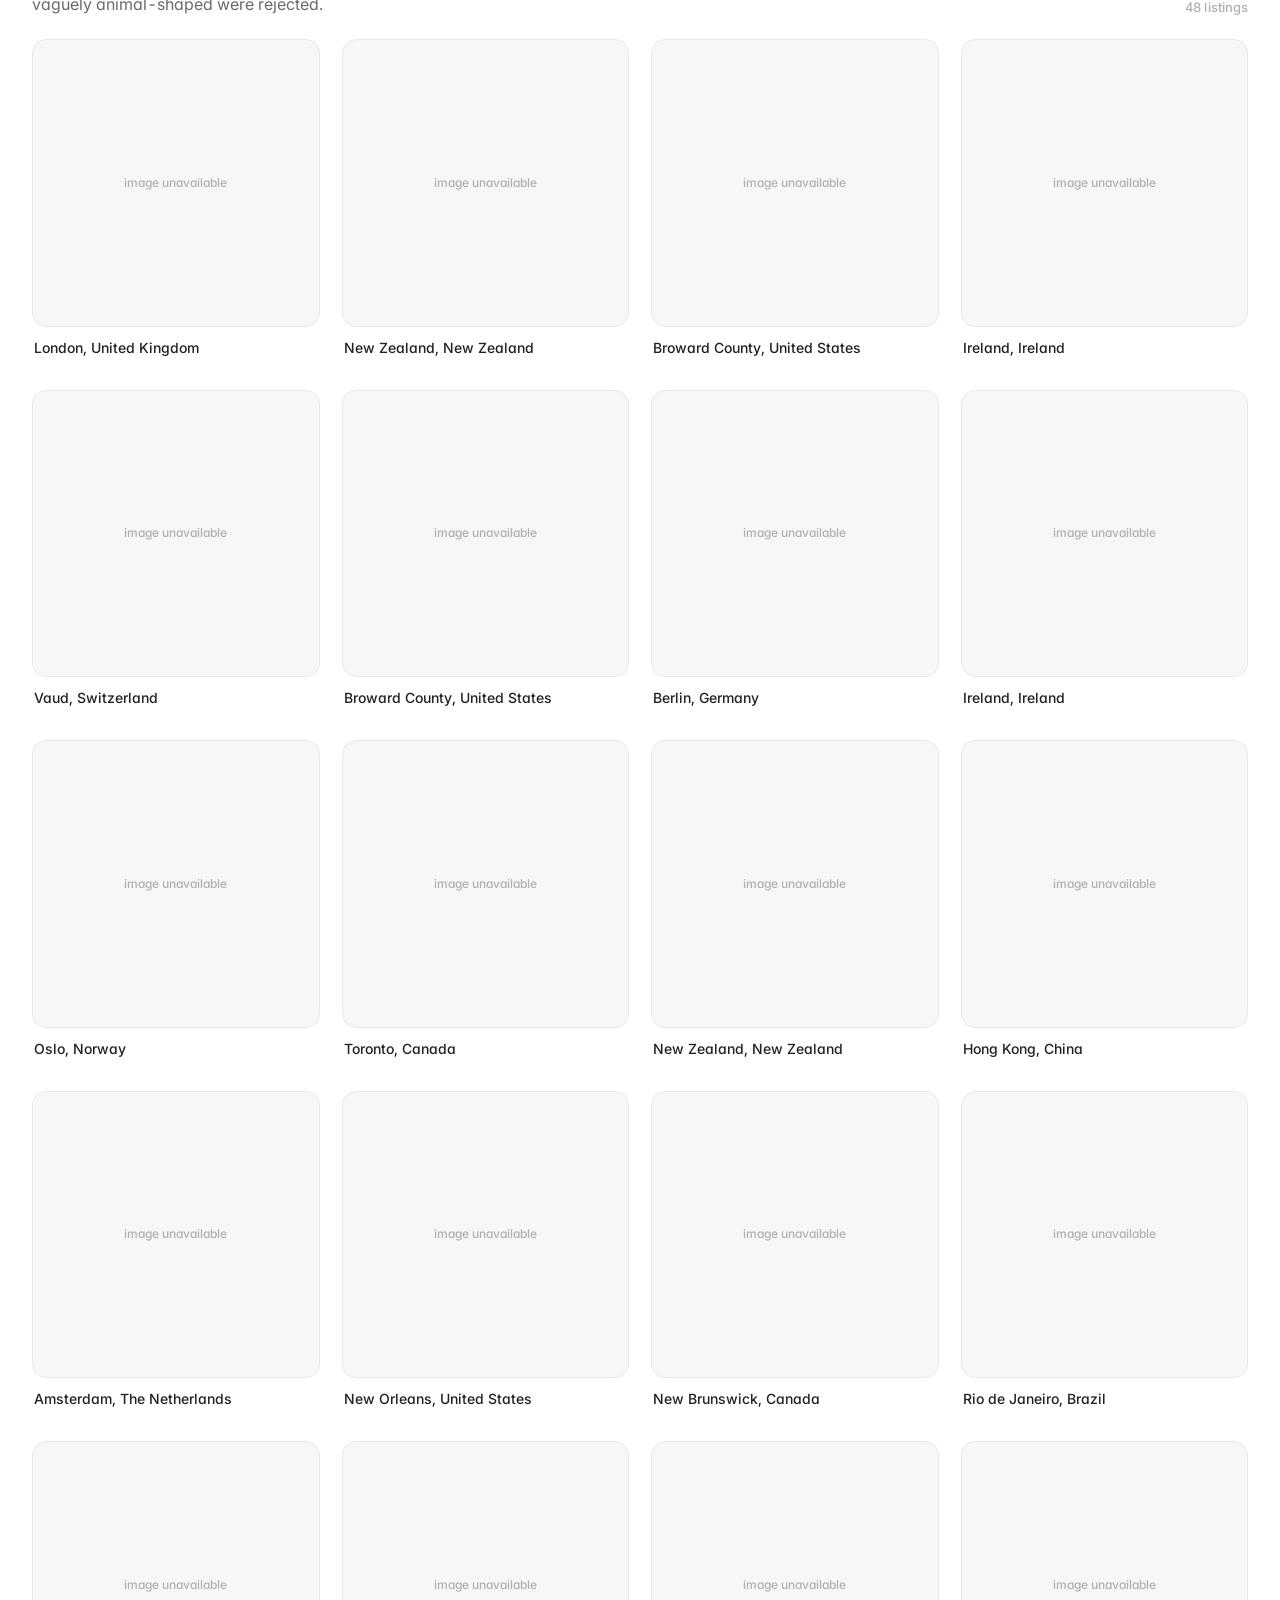
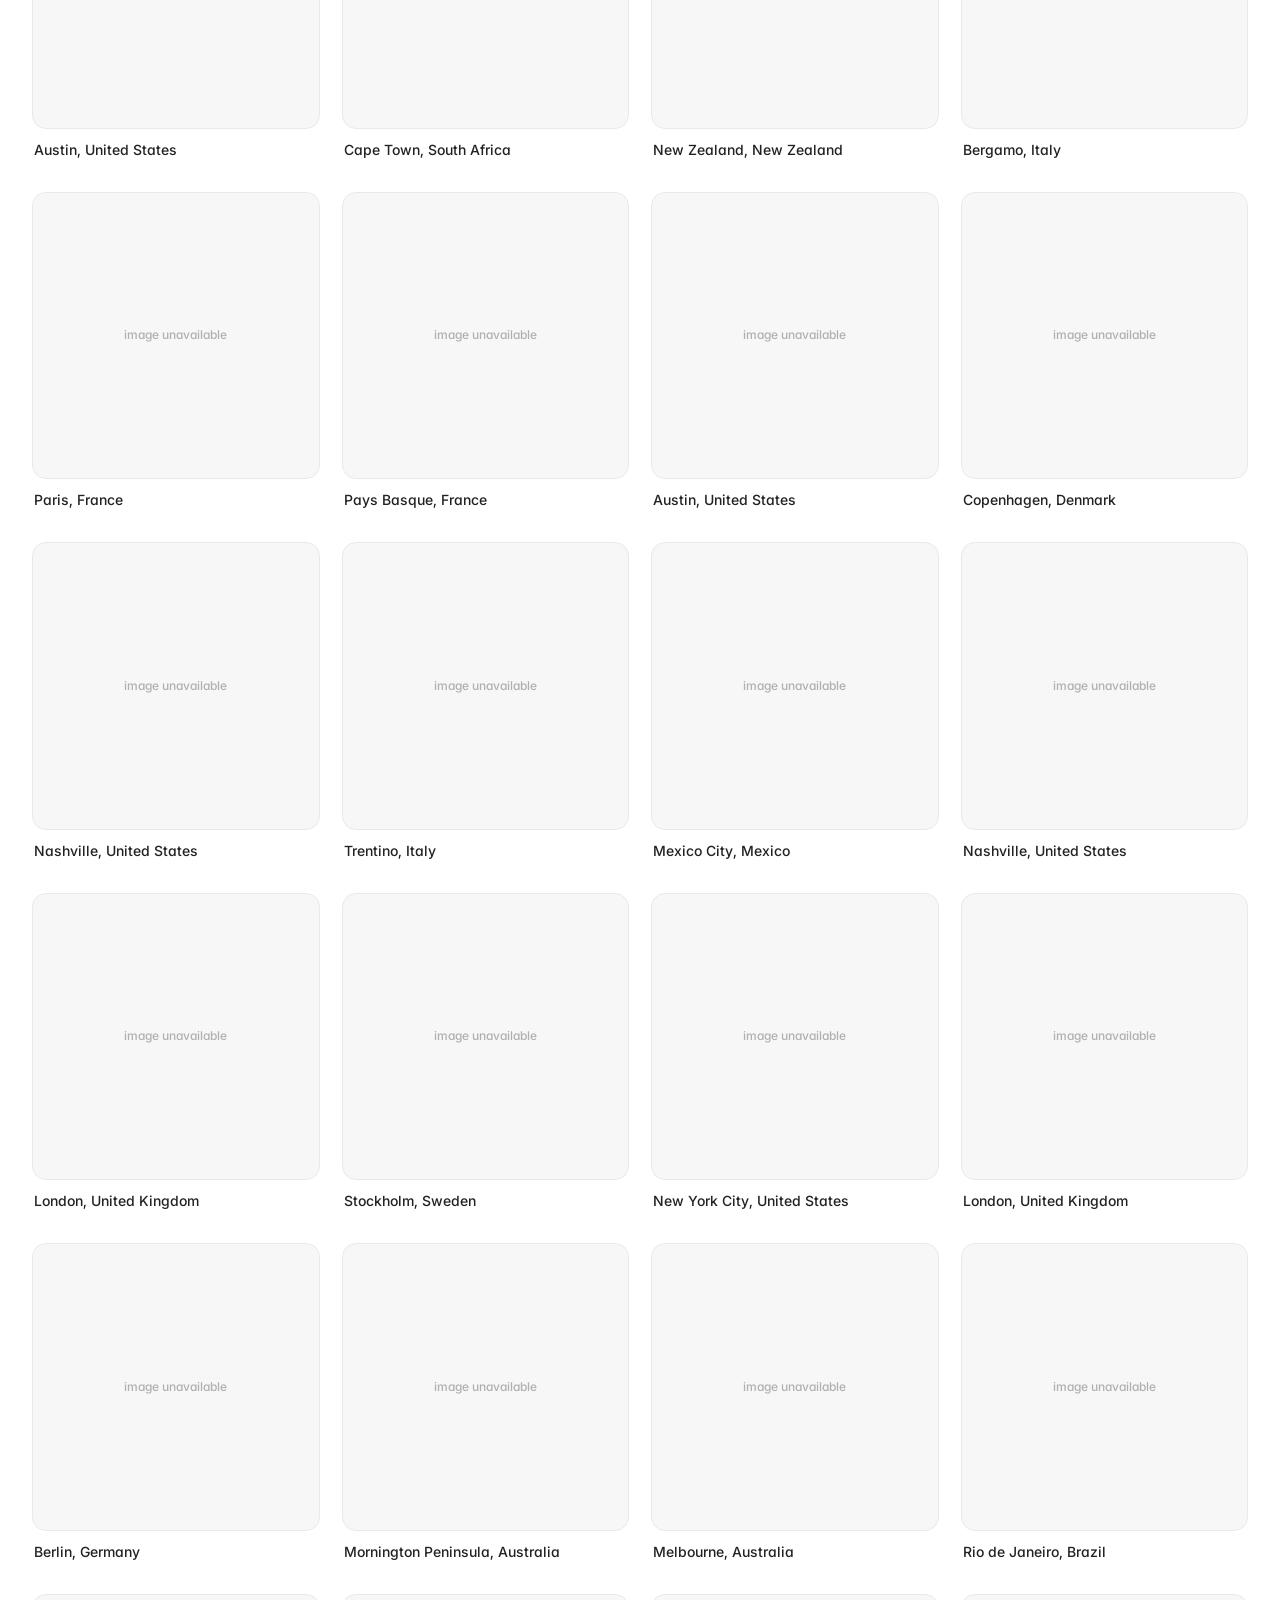
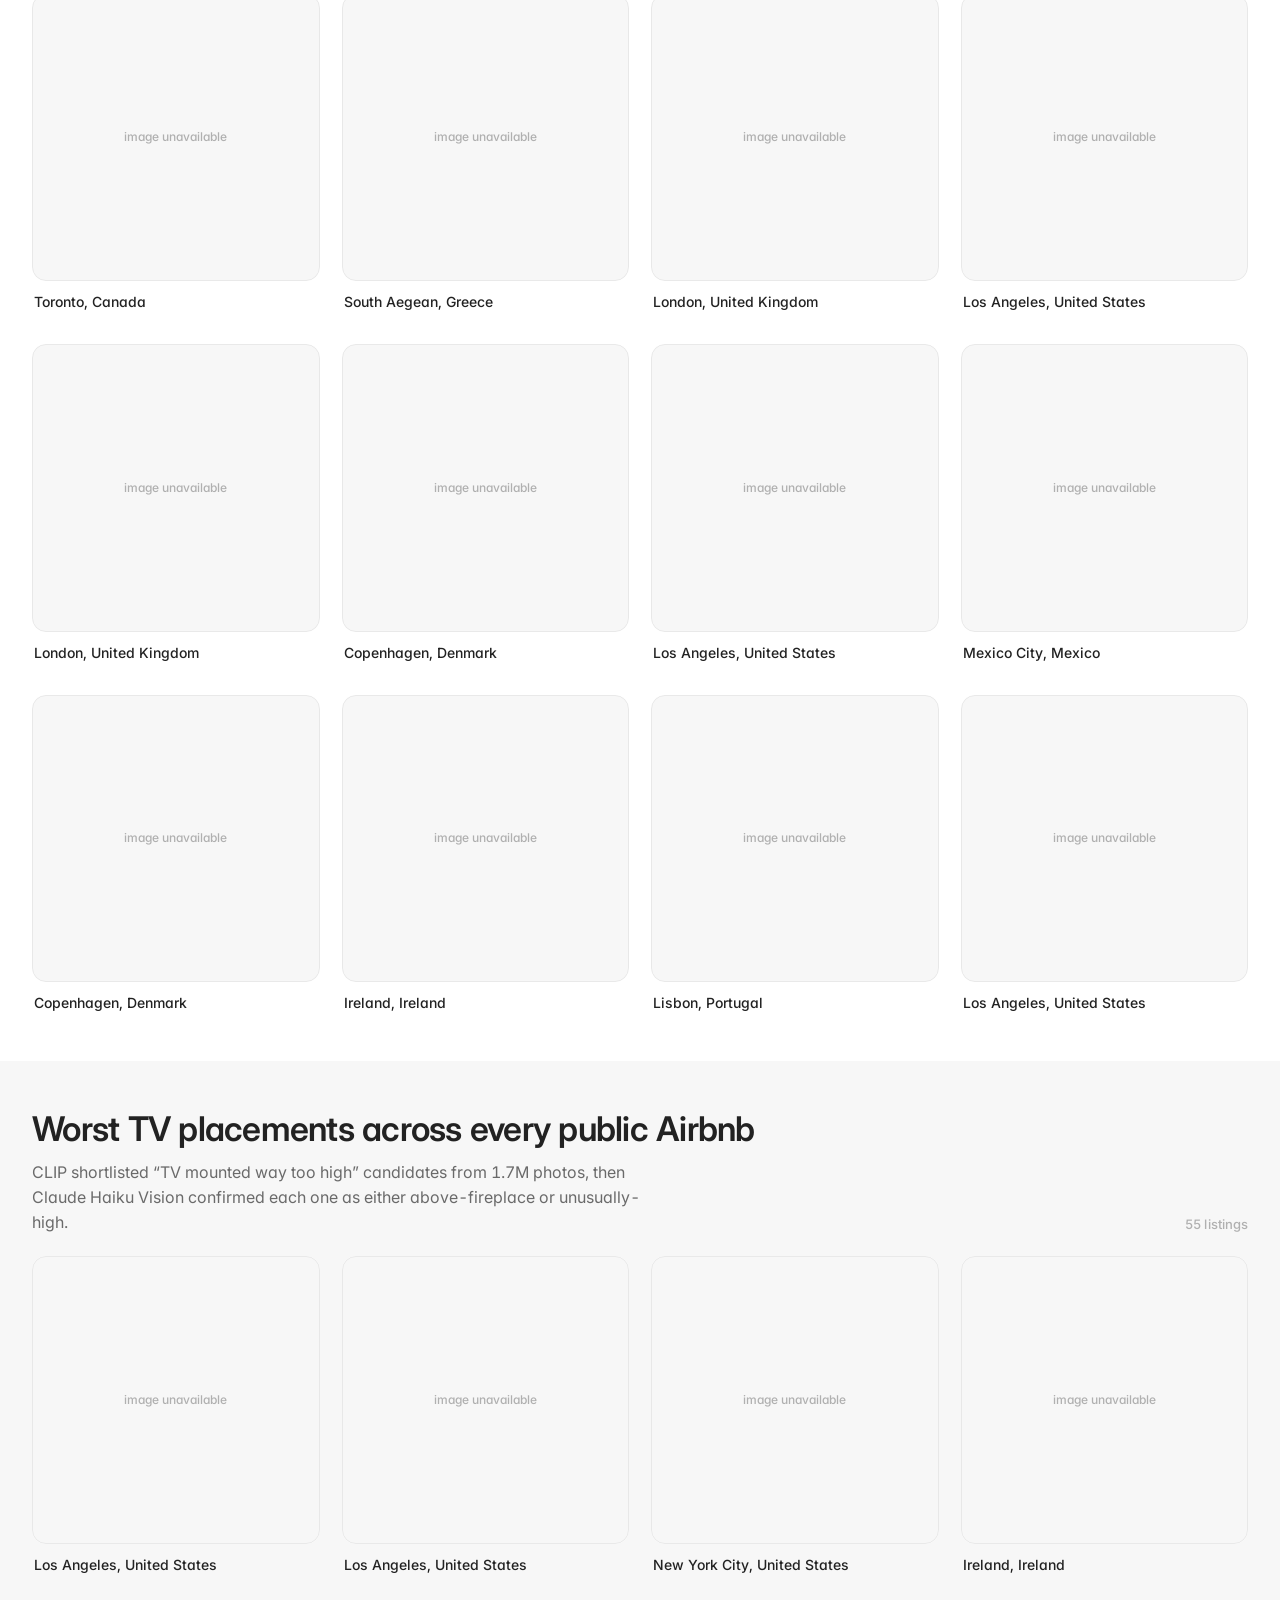
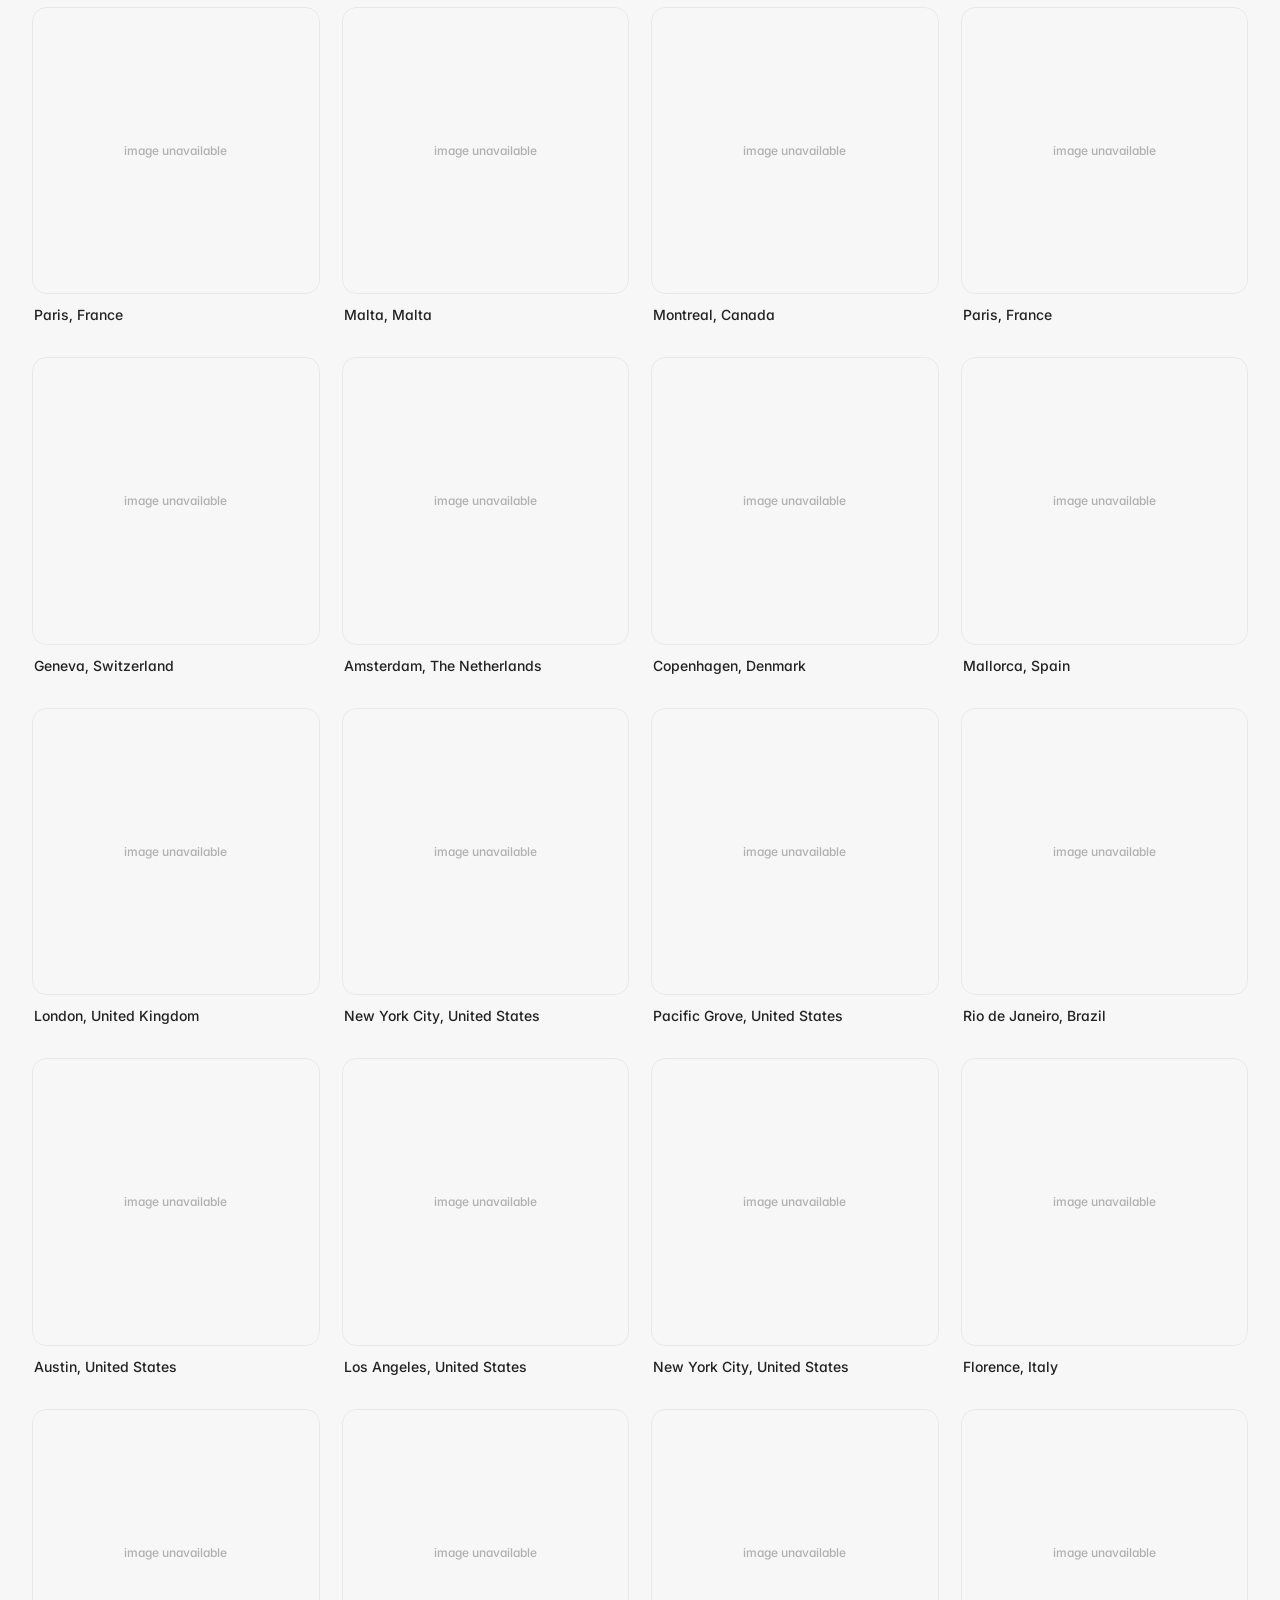
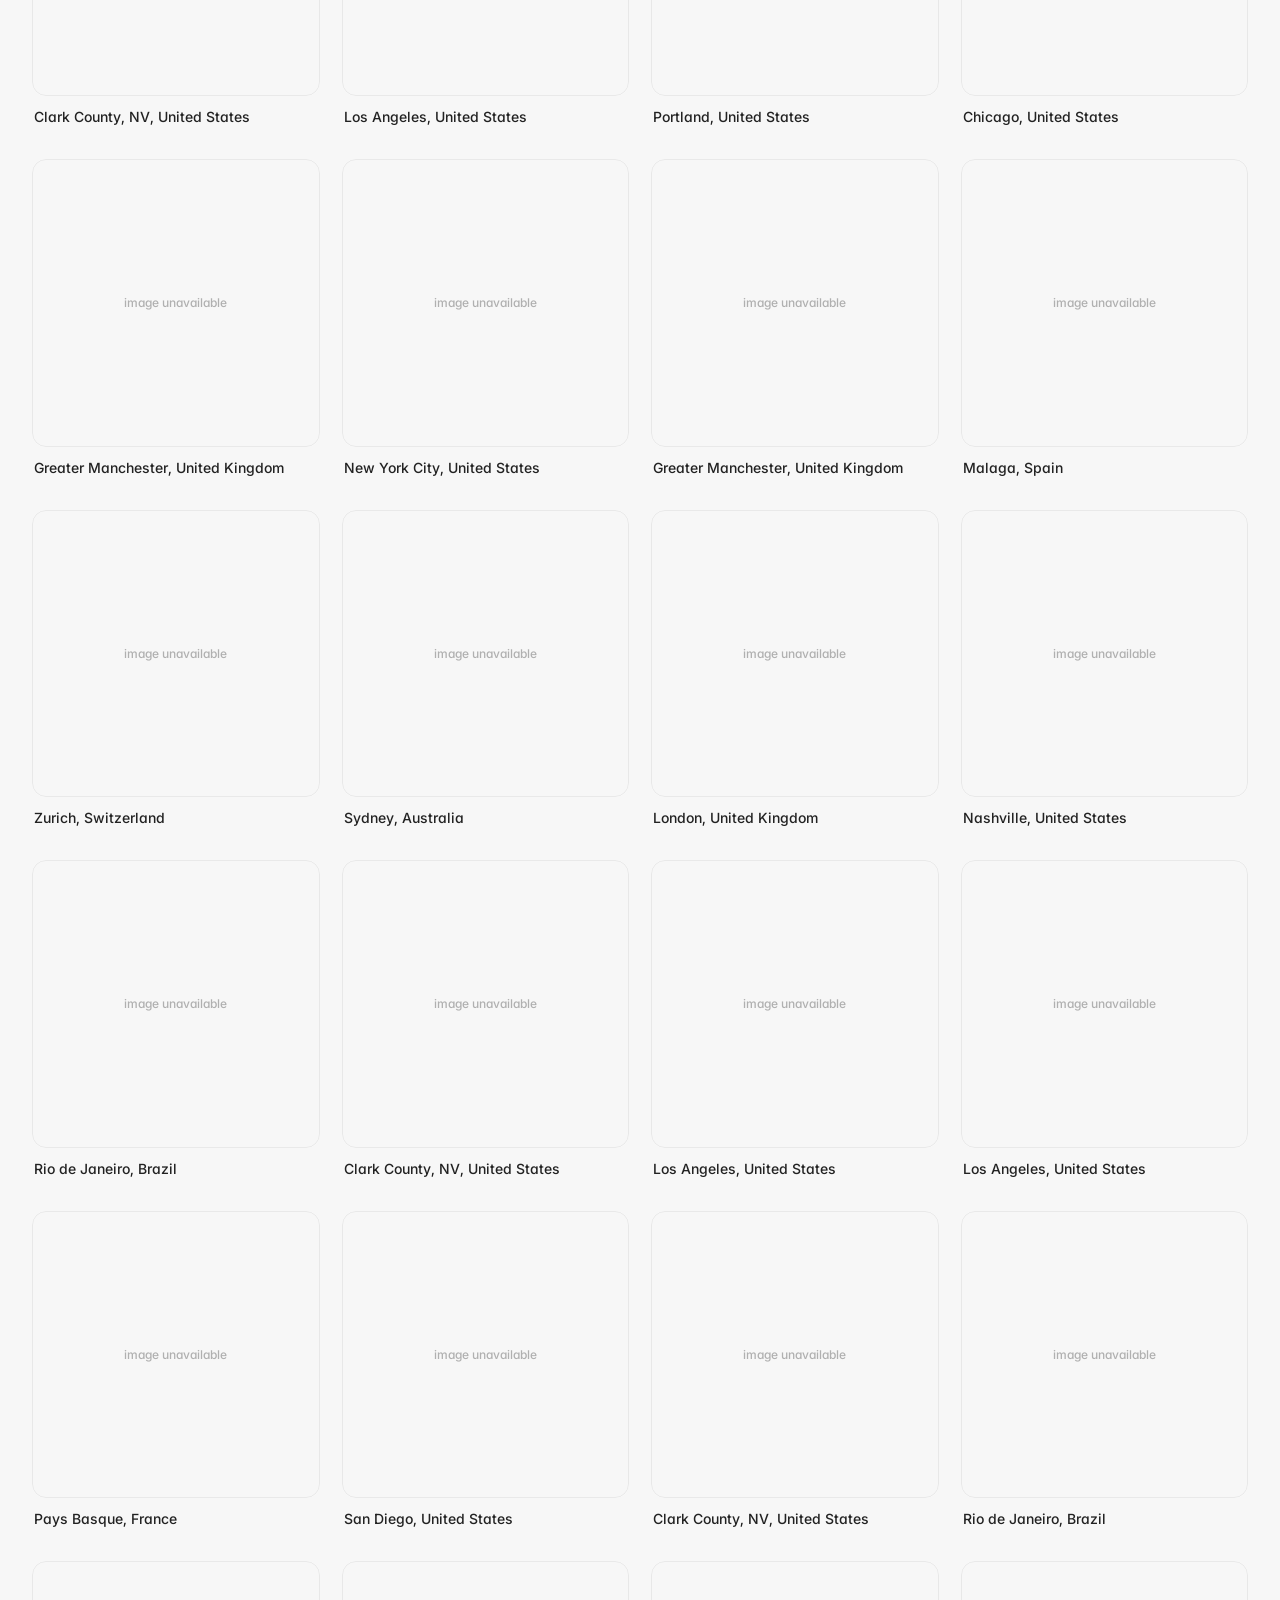
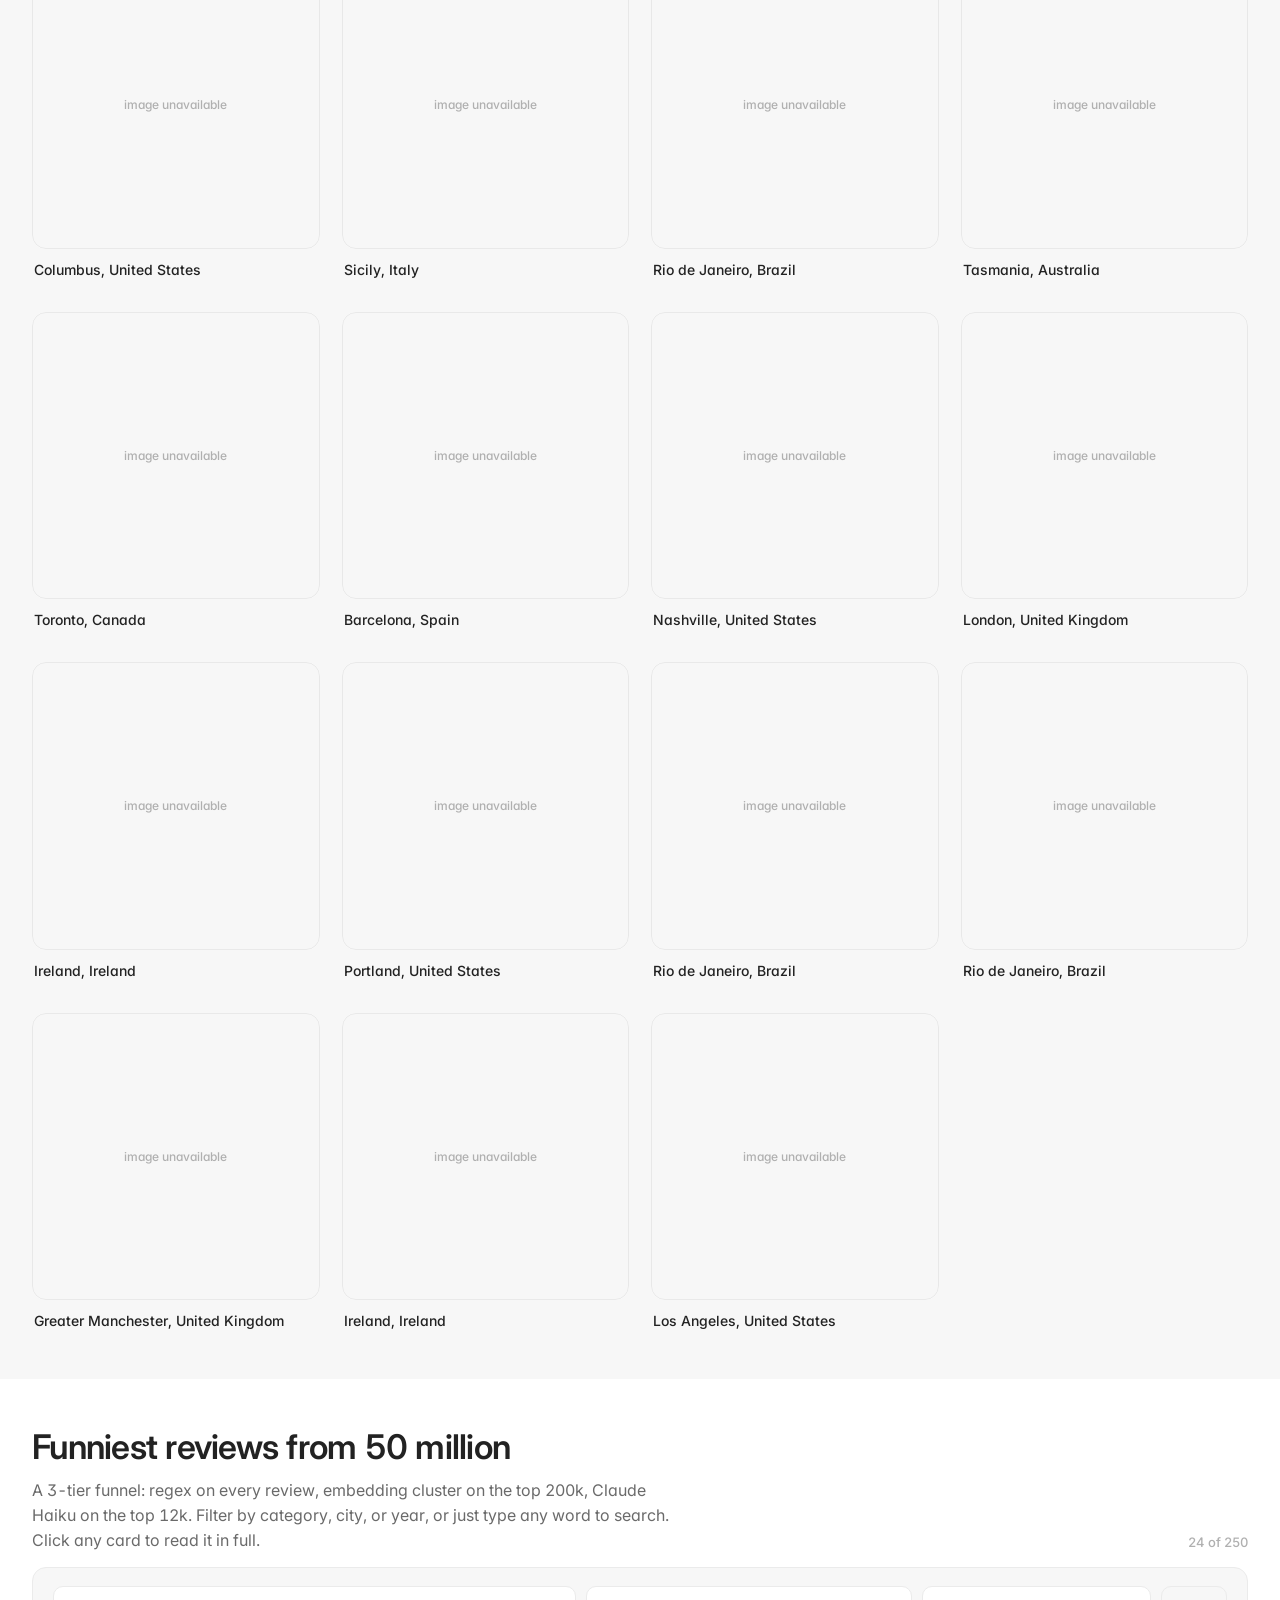
==== commit 94efea59: "site: tighten TV-section lede wording Made-with: Cursor" ====
--- a/site/index.html
+++ b/site/index.html
@@ -148,7 +148,7 @@
       <div>
         <h2>Worst TV placements across every public Airbnb</h2>
         <p class="section-lede">
-          CLIP shortlisted &ldquo;TV mounted high above a fireplace&rdquo;
+          CLIP shortlisted &ldquo;TV mounted way too high&rdquo;
           candidates from 1.7M photos, then Claude Haiku Vision confirmed each
           one as either above-fireplace or unusually-high.
         </p>
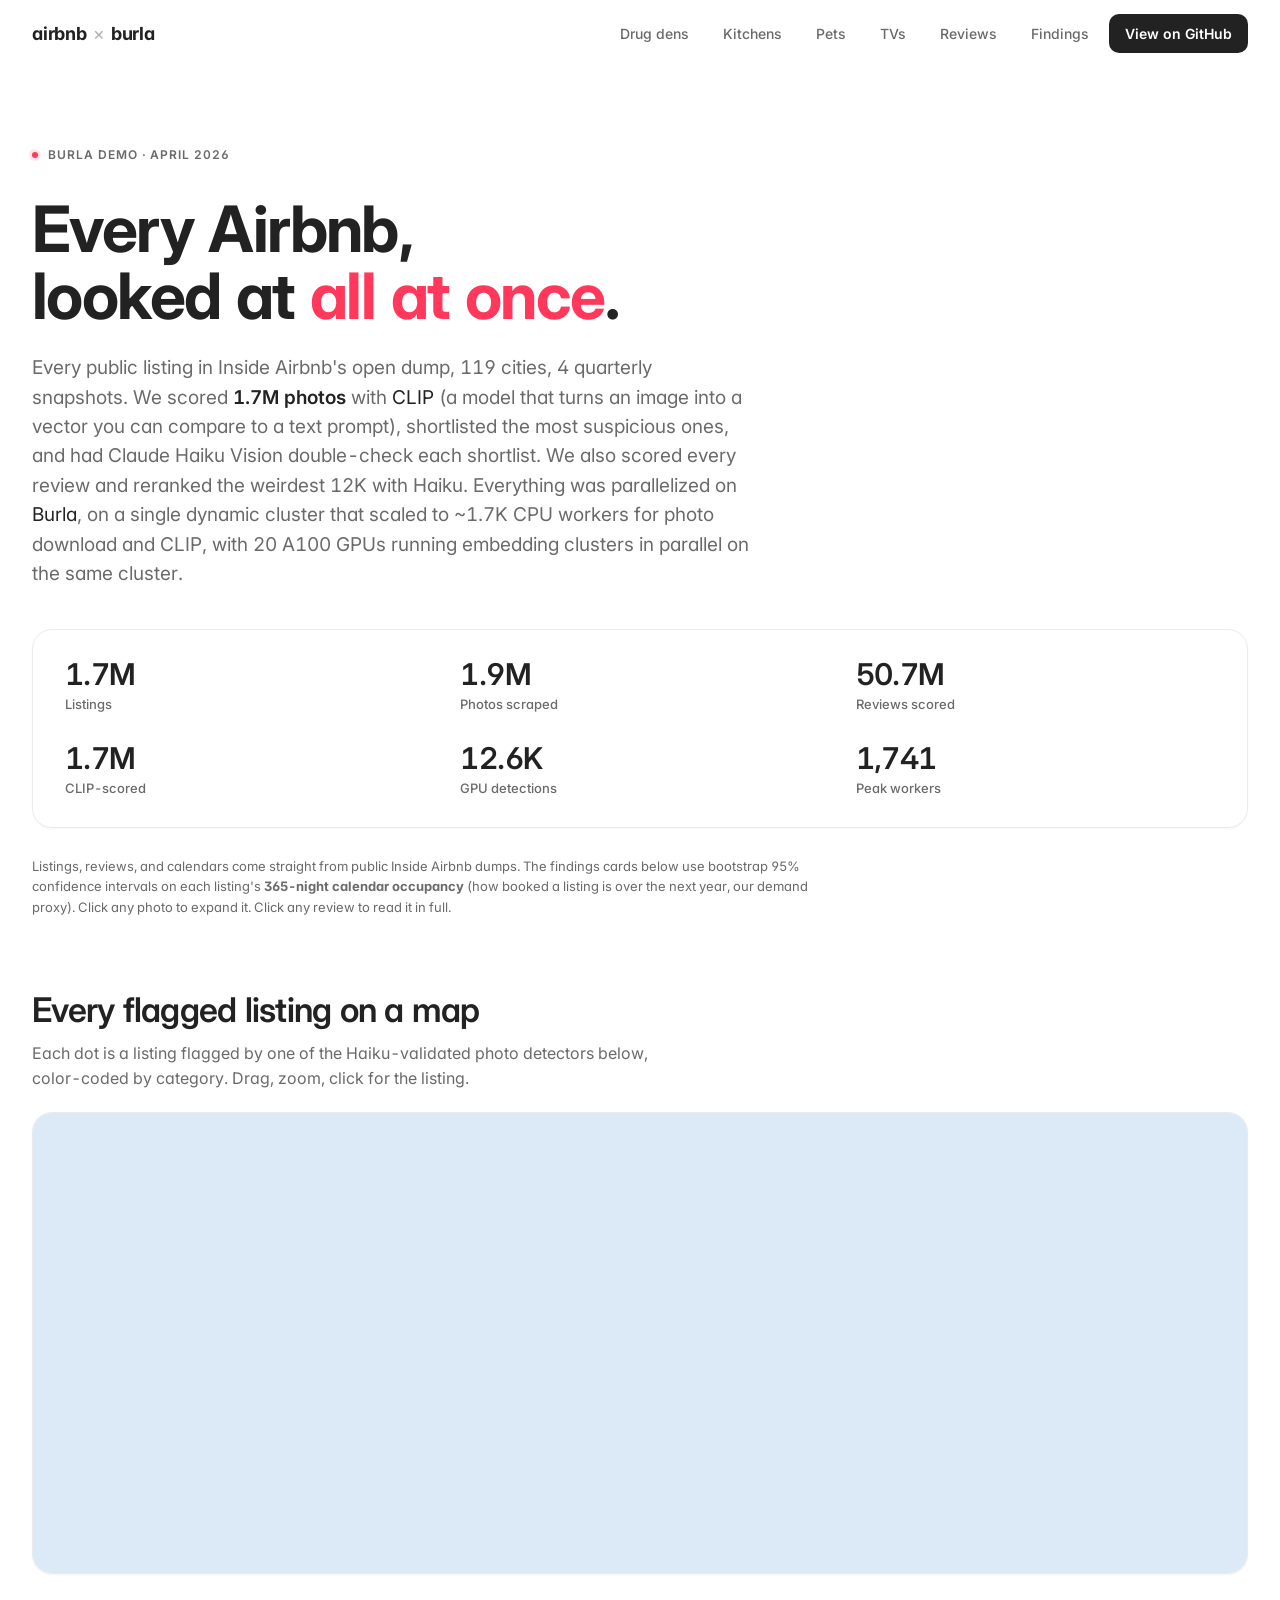
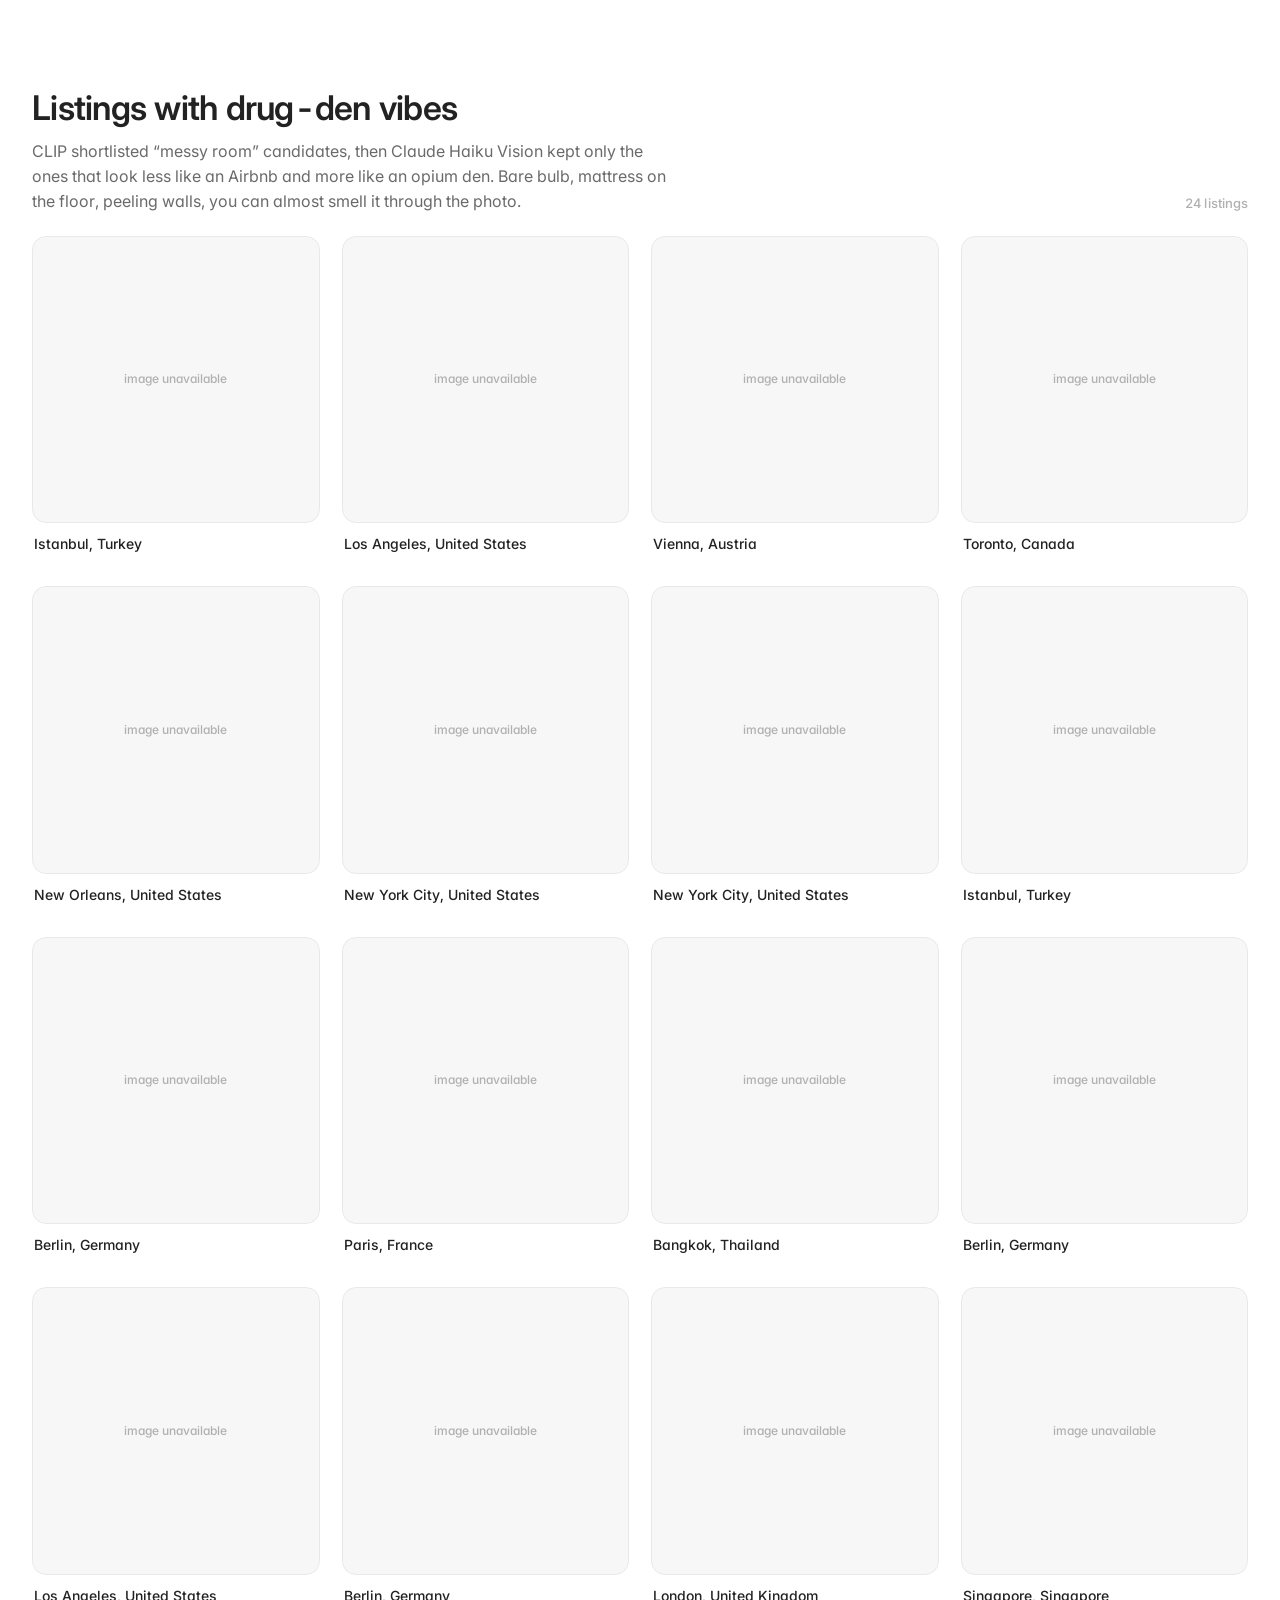
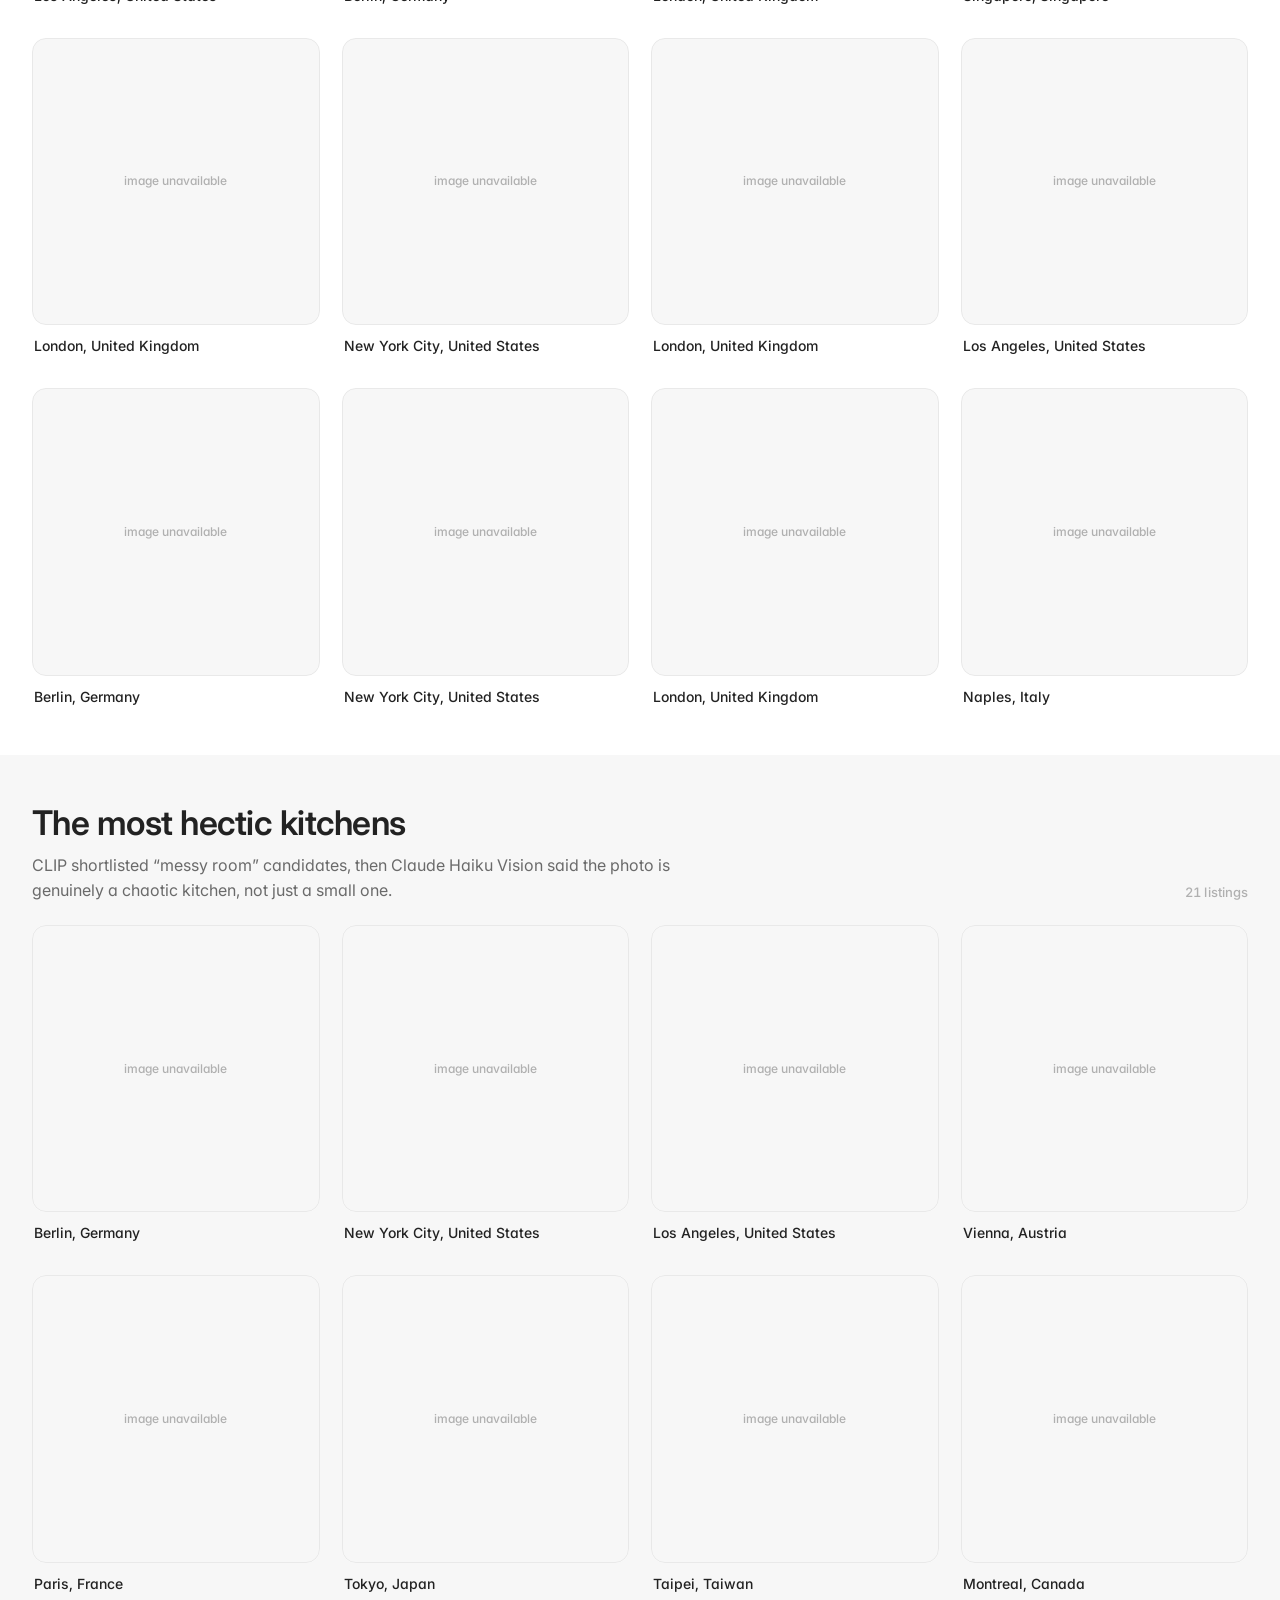
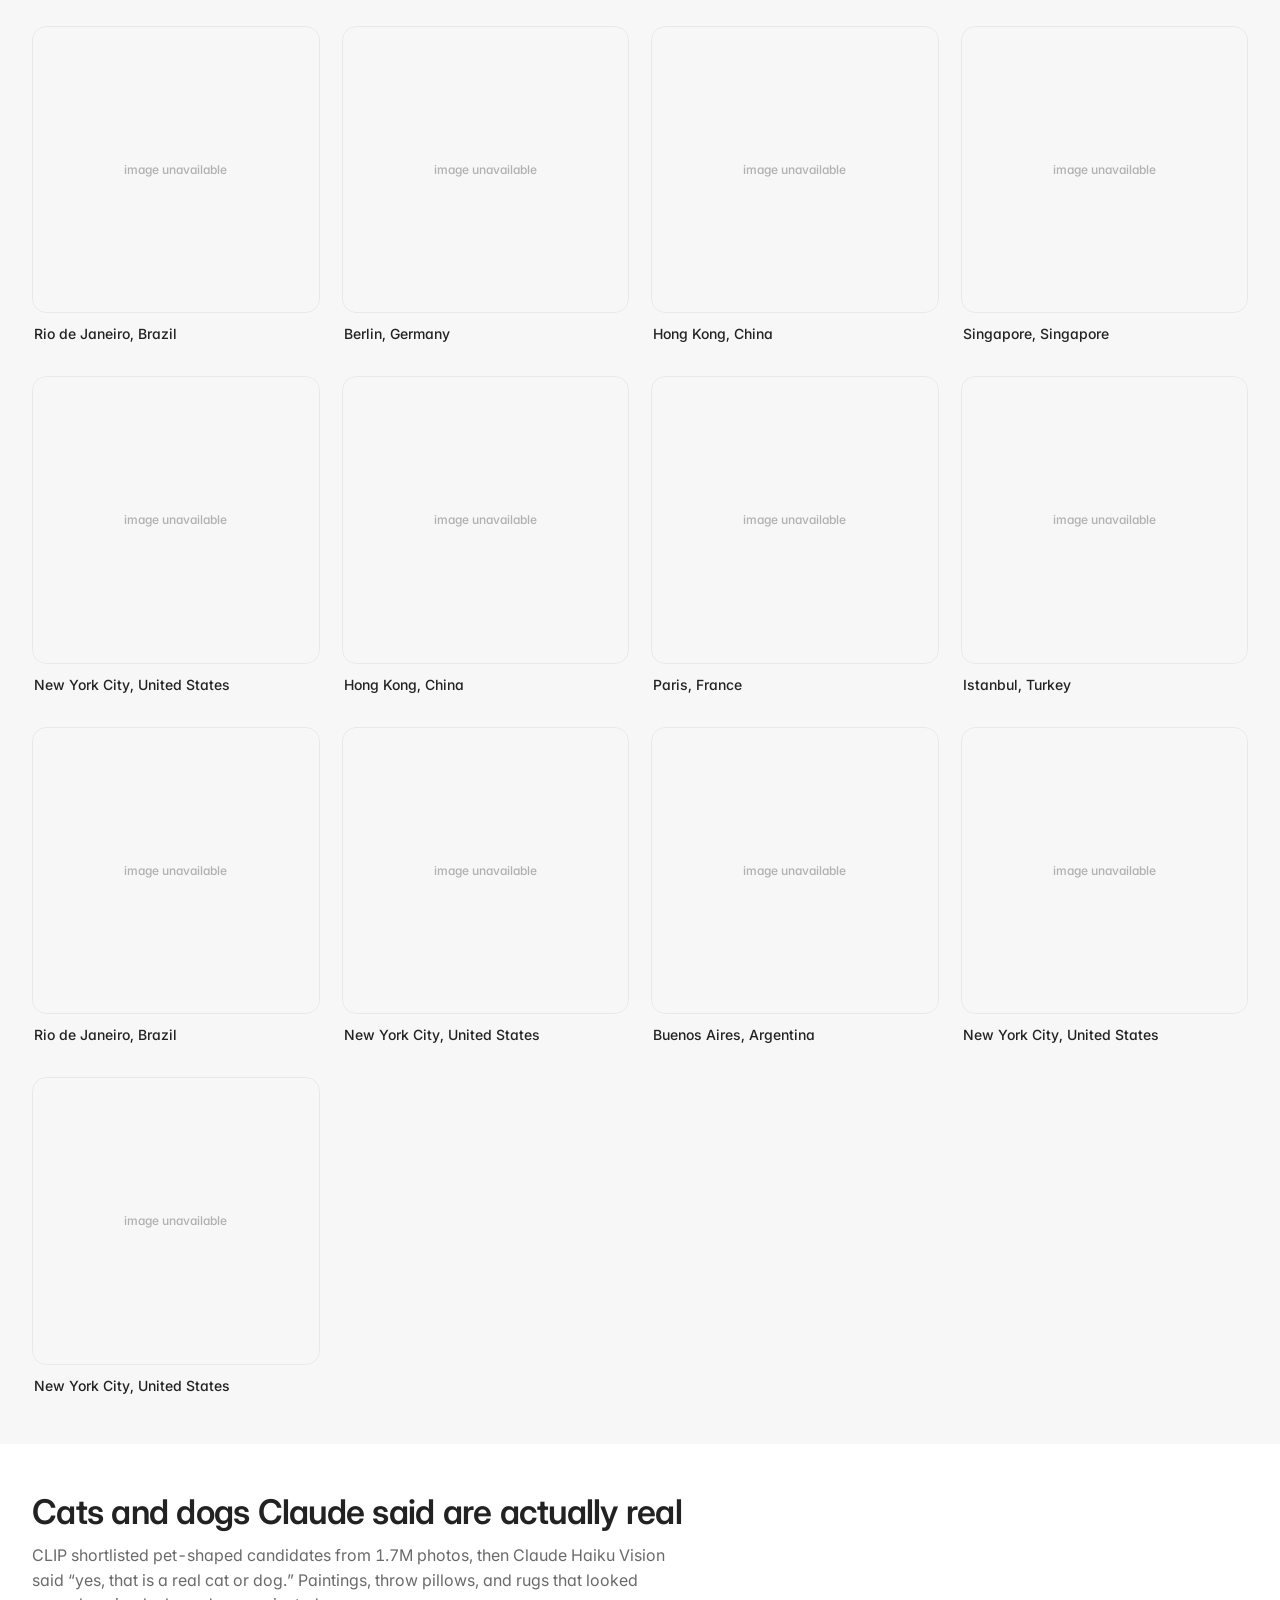
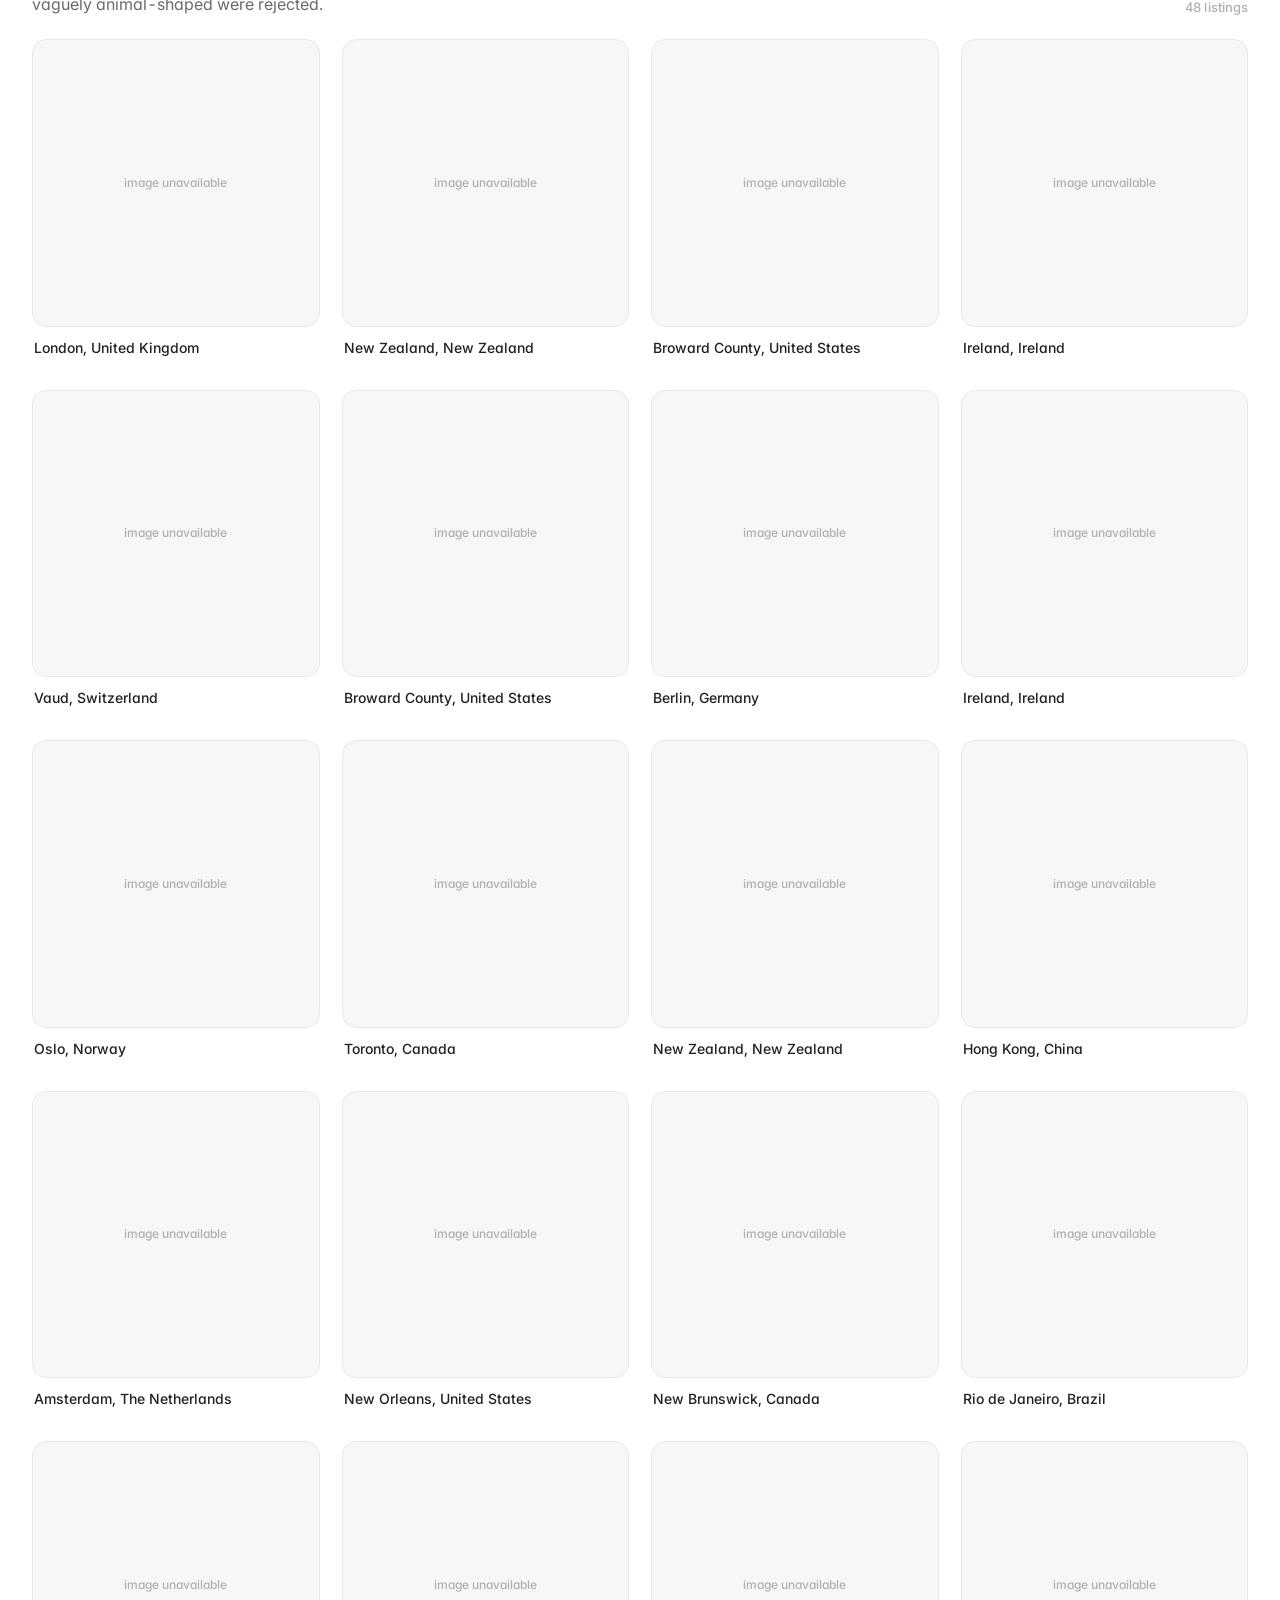
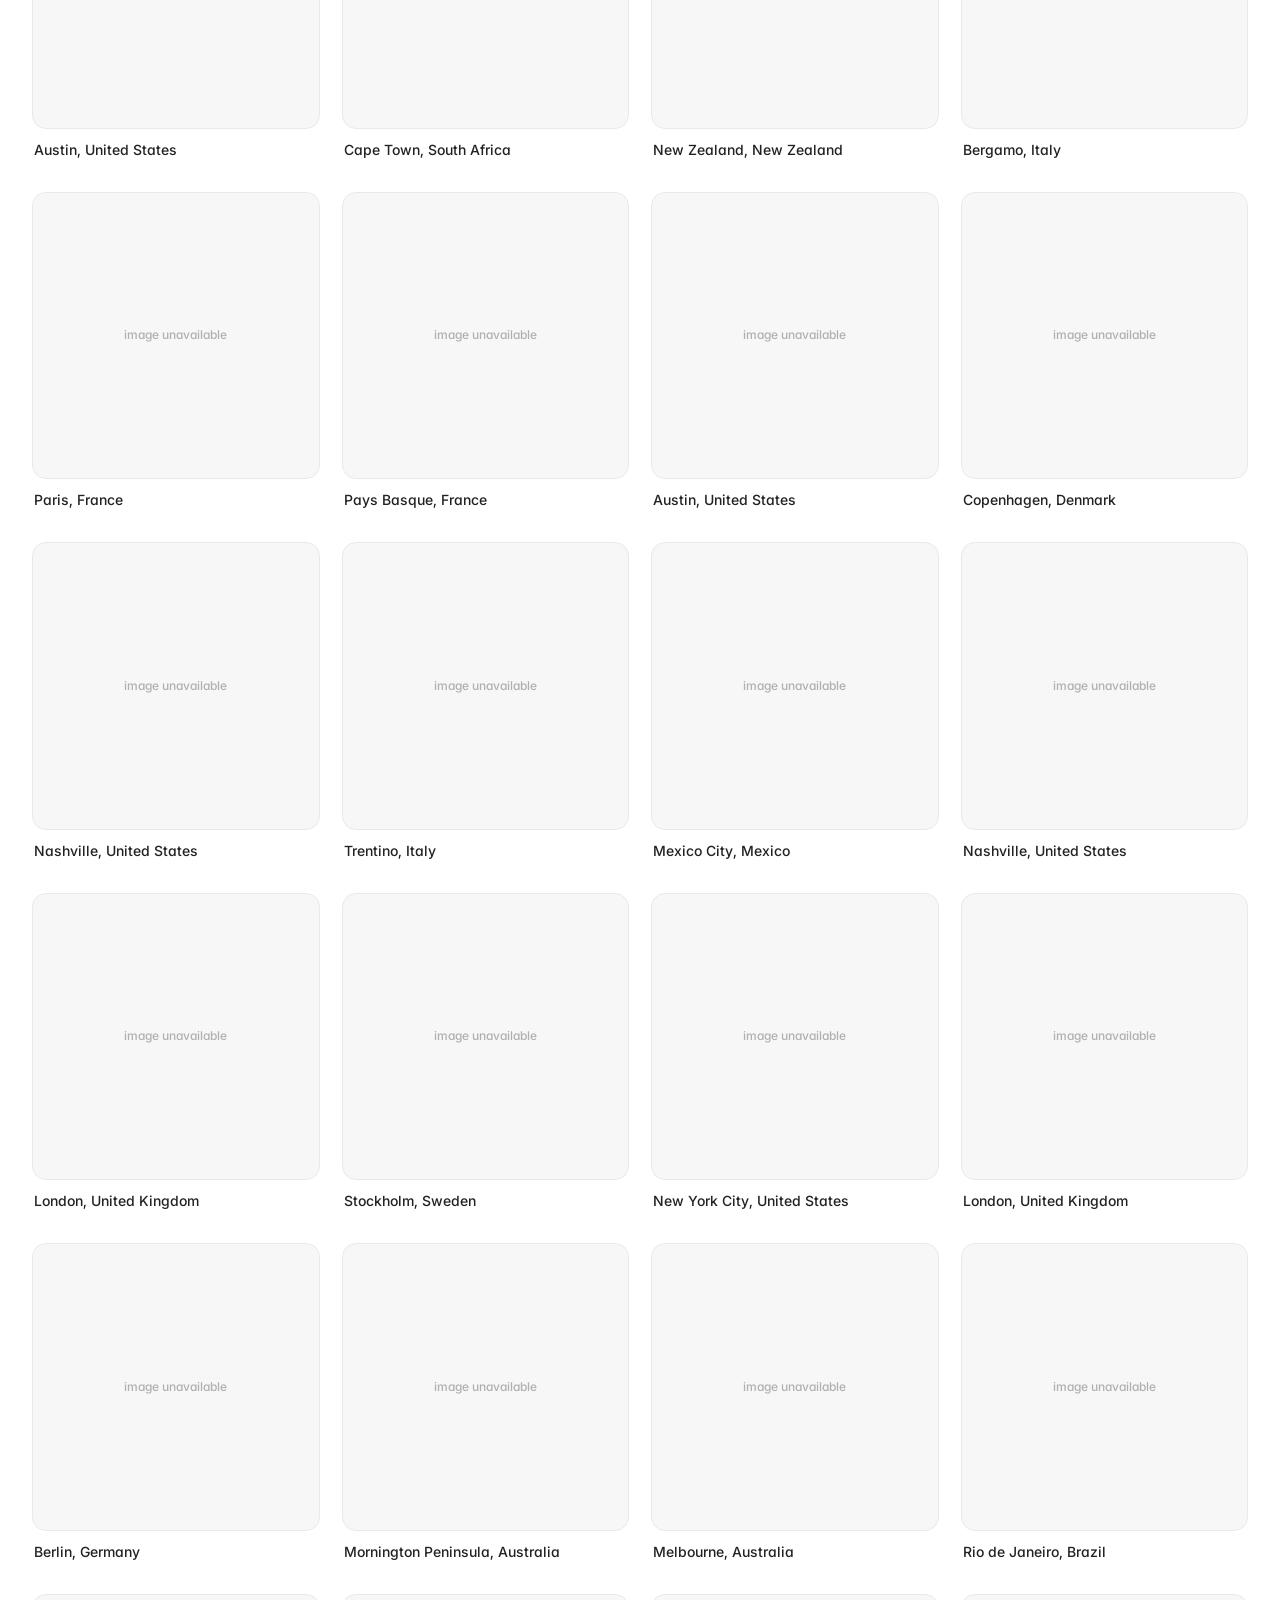
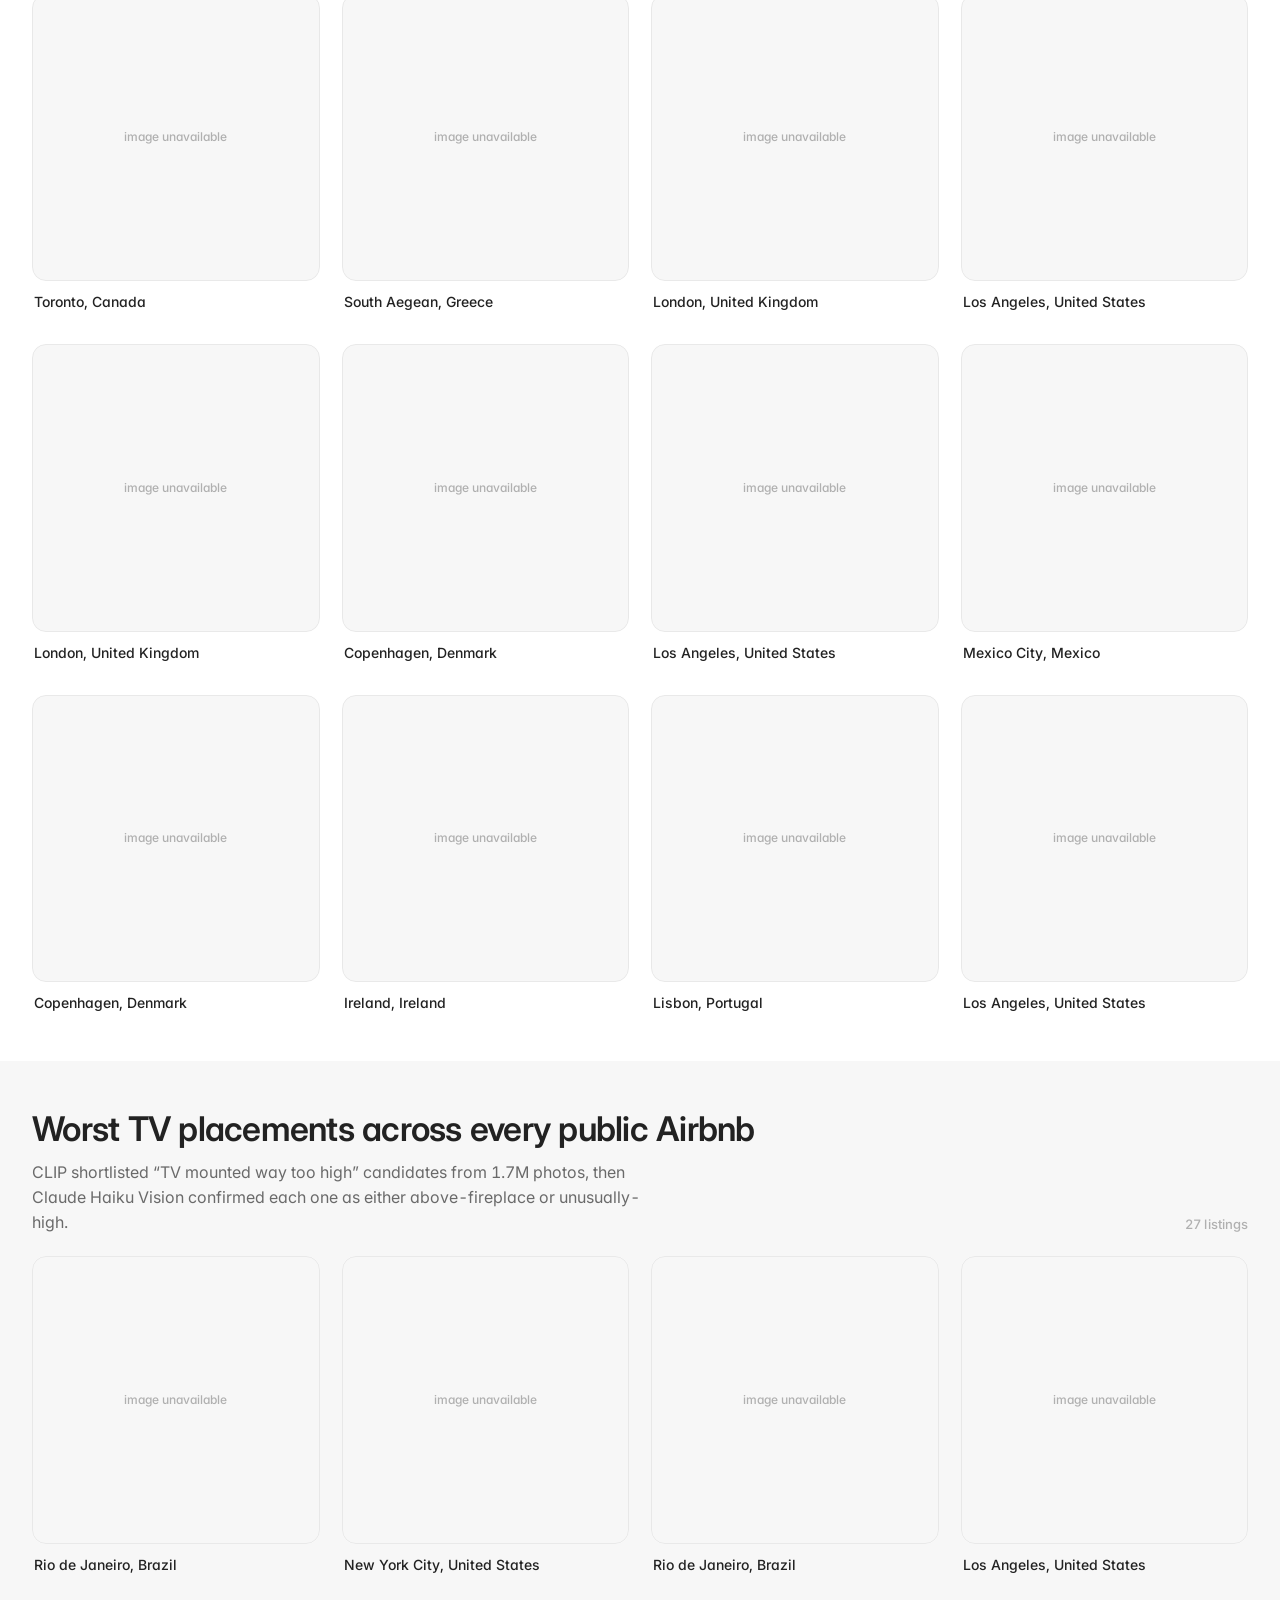
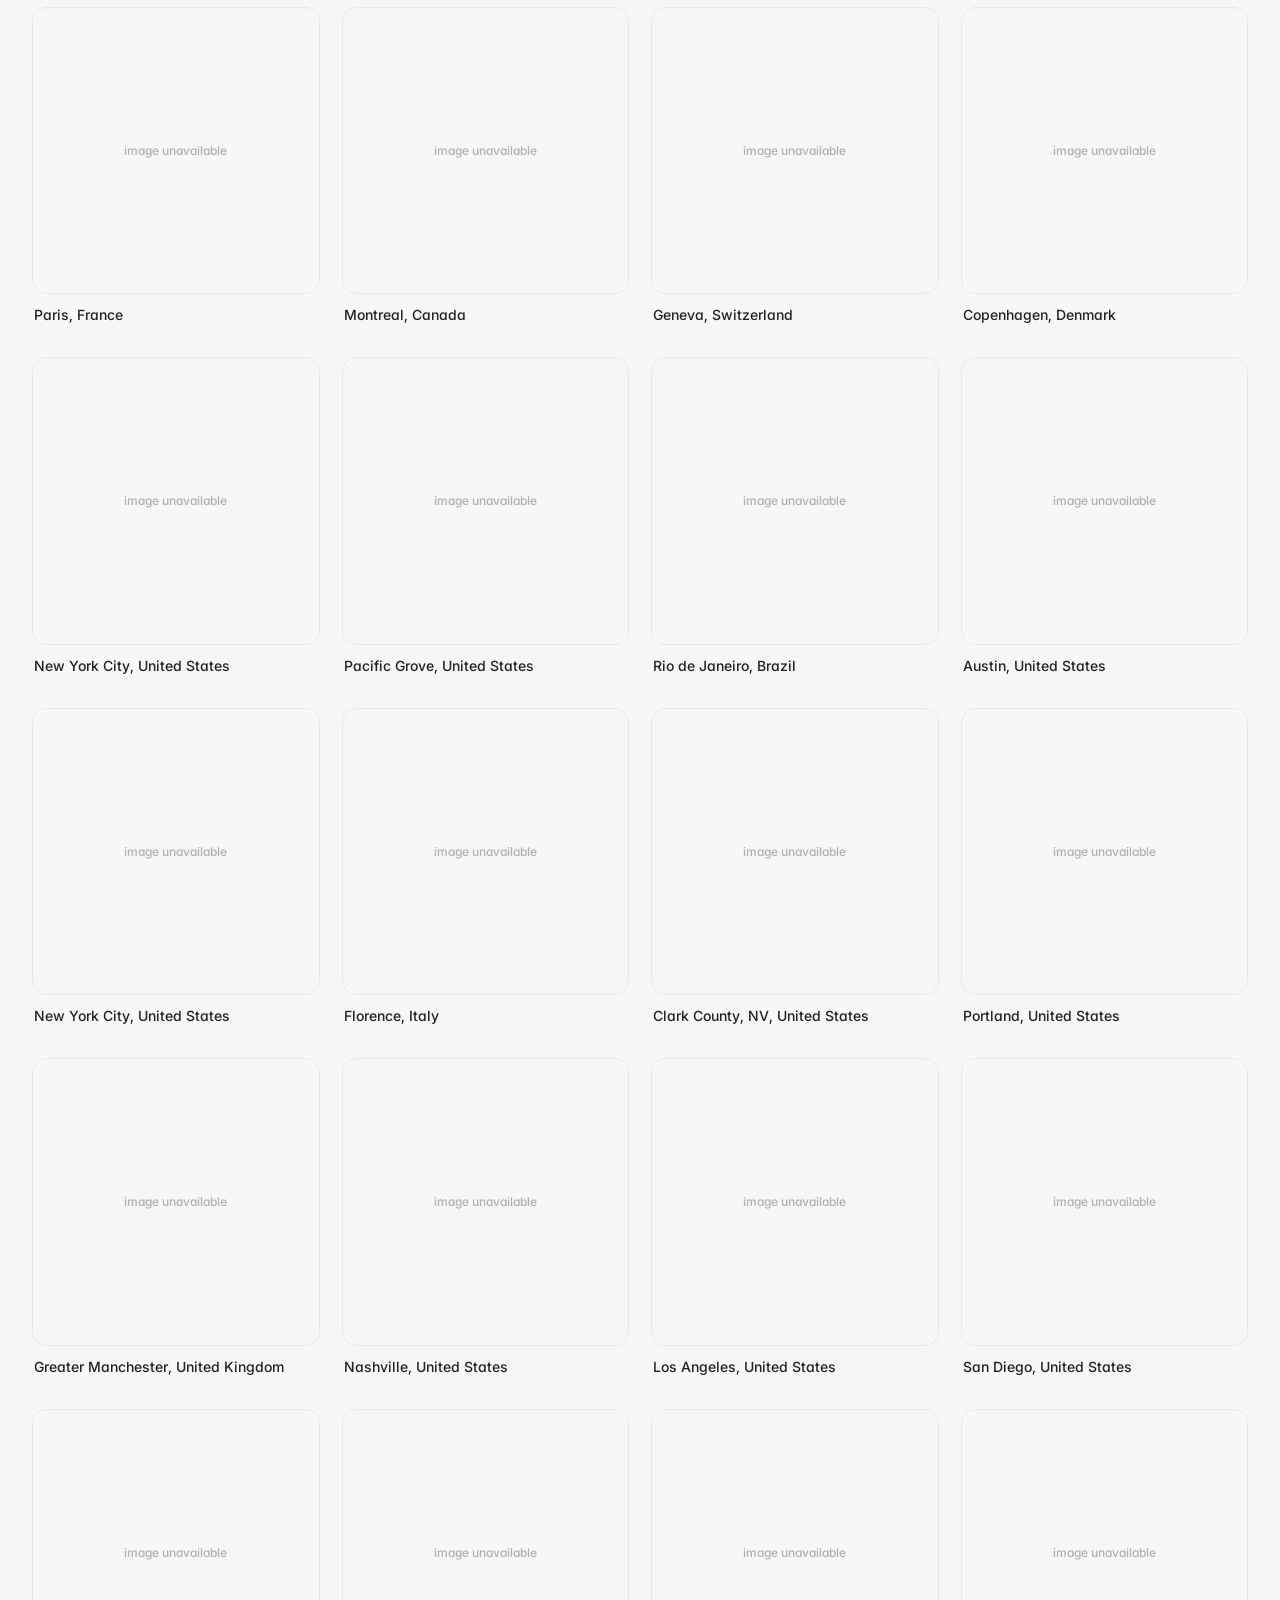
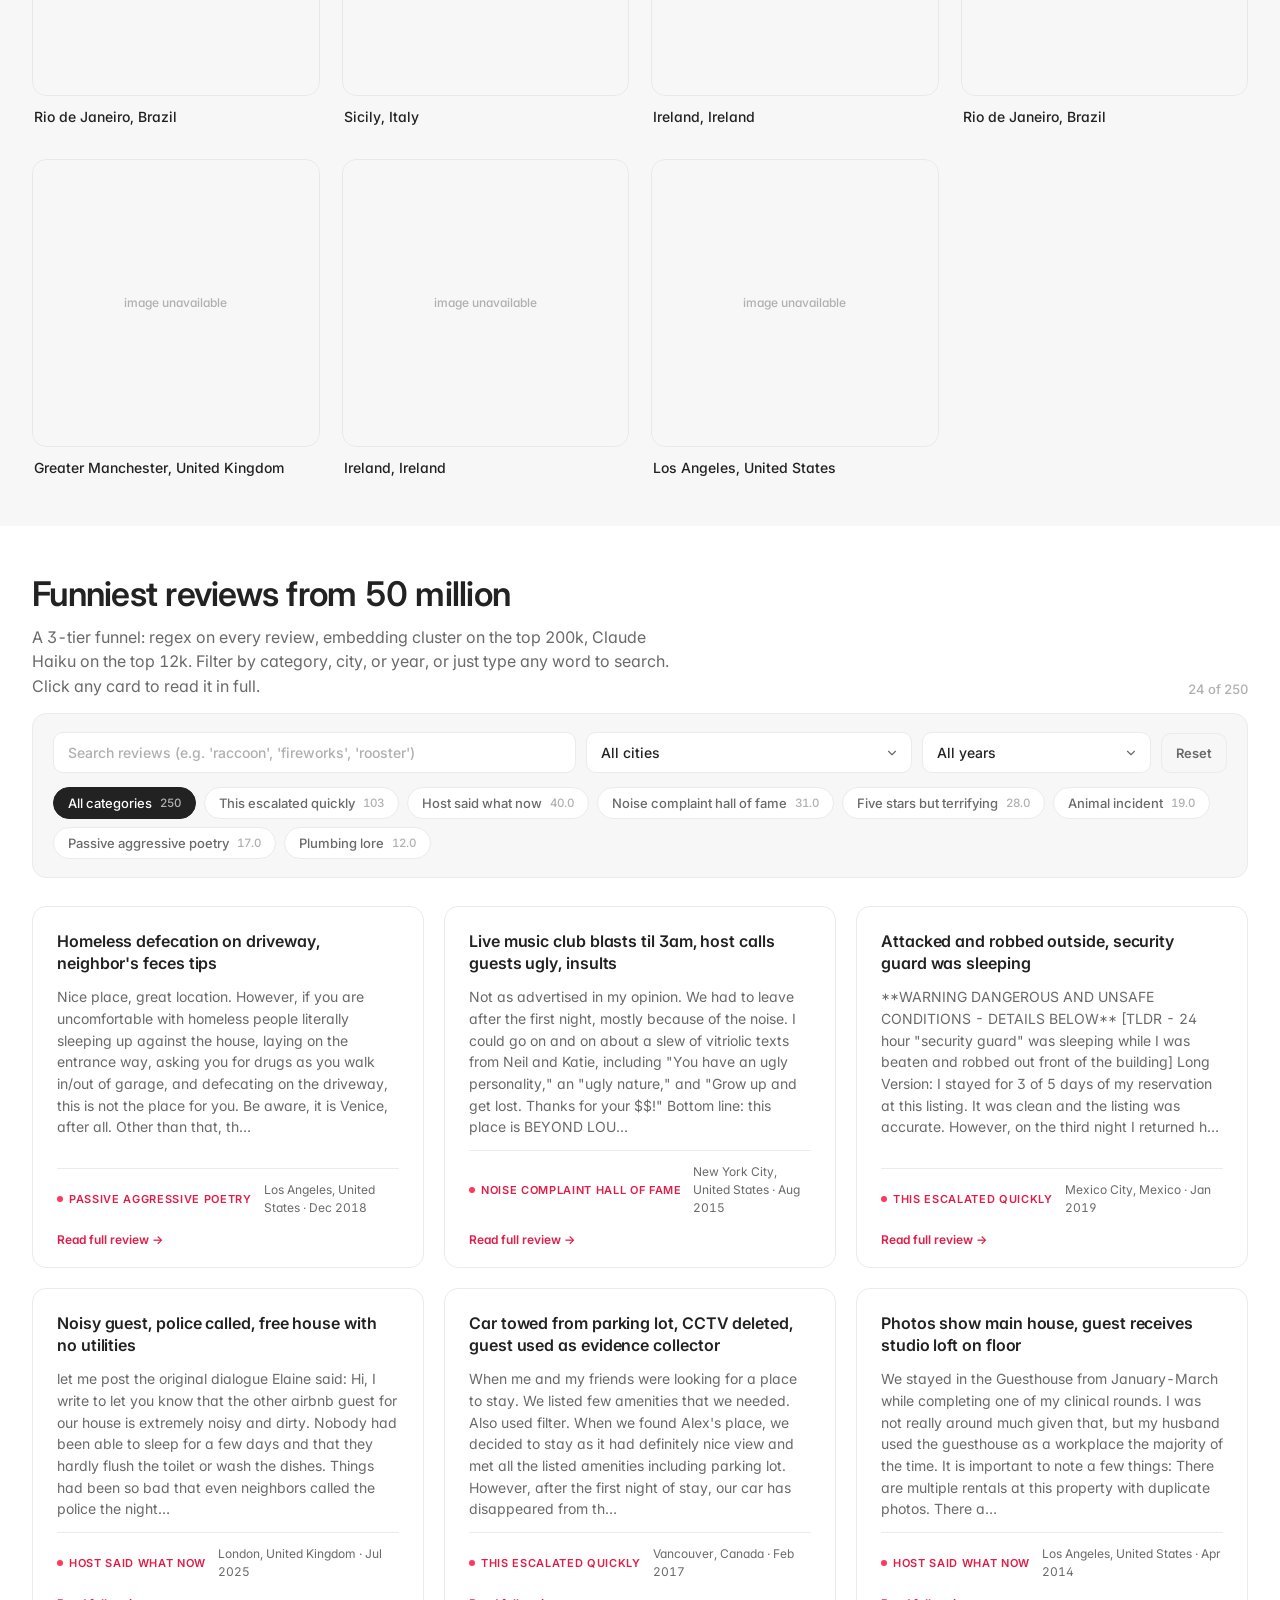
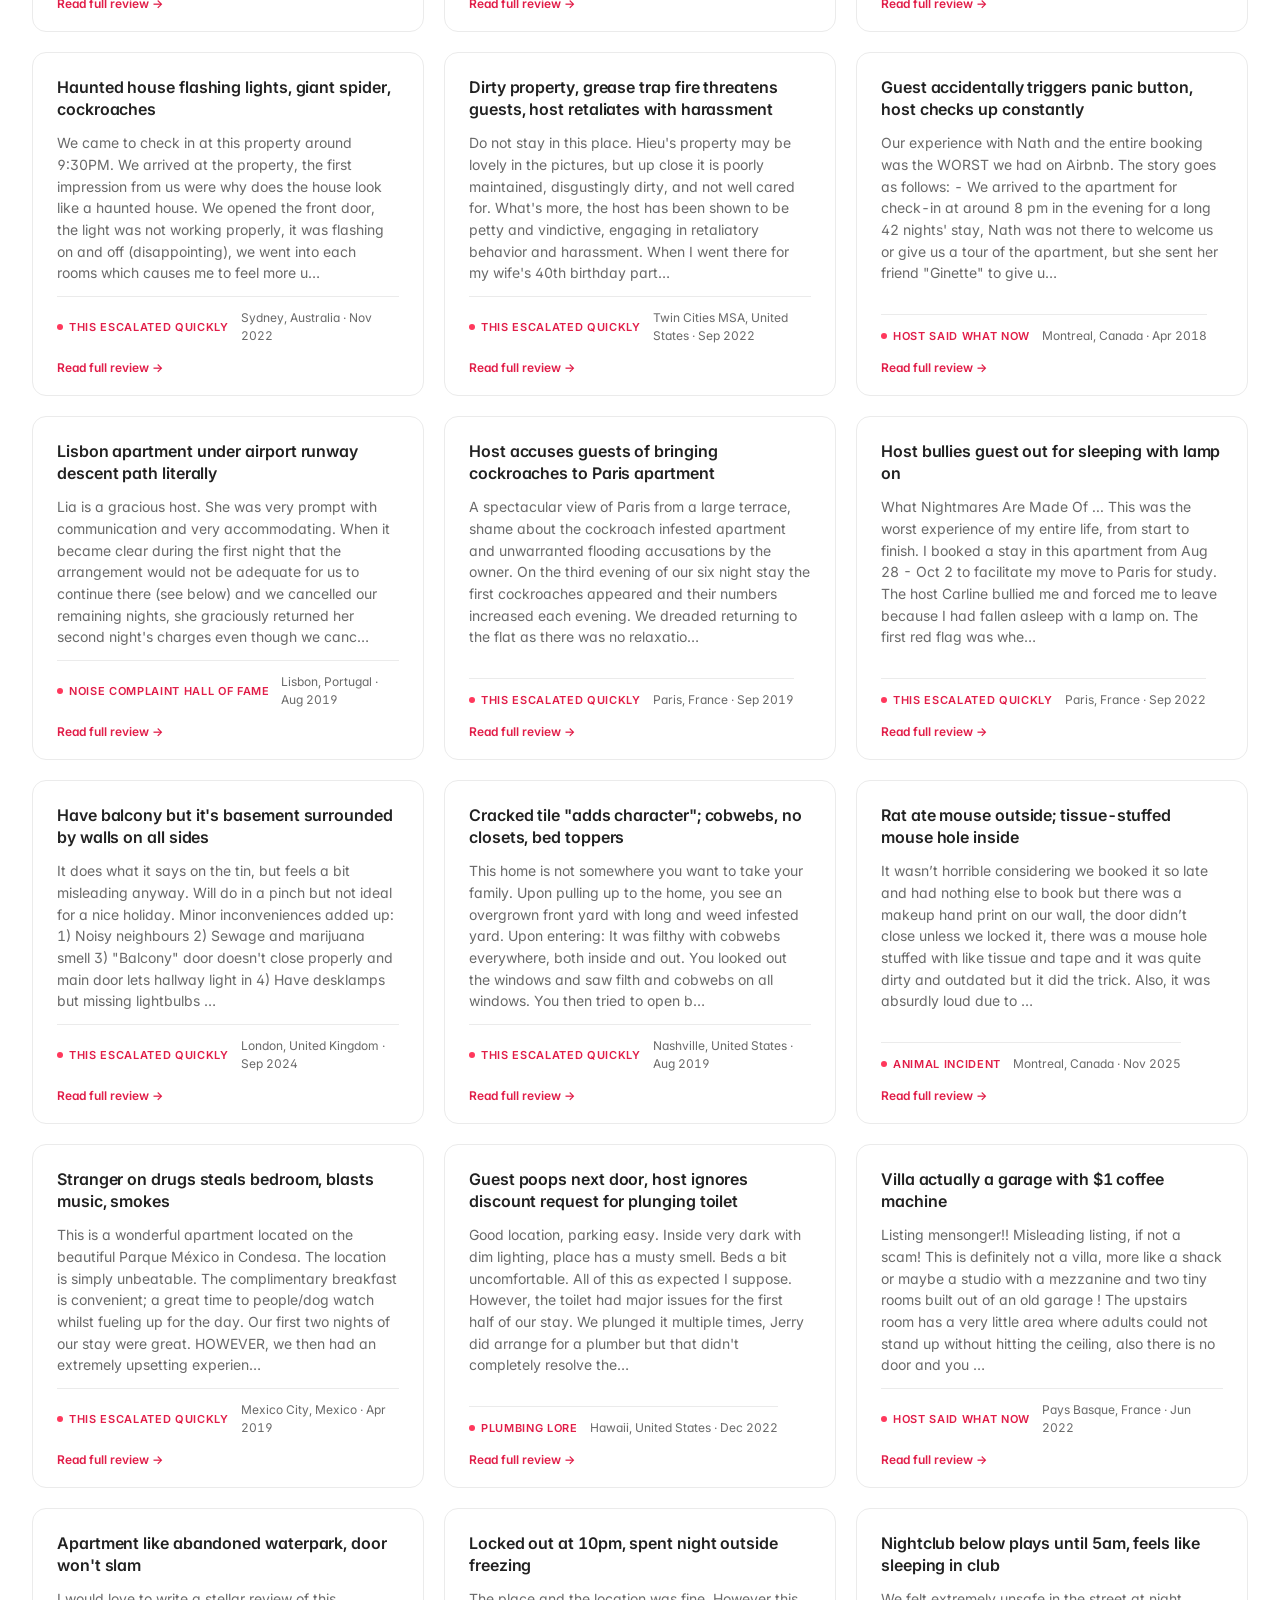
==== commit 8608ba37: "repo cleanup: align README/WRITEUP with the live demo, prune dead code README + WRITEUP rewritten to" ====
--- a/site/index.html
+++ b/site/index.html
@@ -16,7 +16,7 @@
 <link href="https://fonts.googleapis.com/css2?family=Inter:wght@400;500;600;700&display=swap" rel="stylesheet" />
 <link rel="stylesheet" href="https://unpkg.com/leaflet@1.9.4/dist/leaflet.css"
       integrity="sha256-p4NxAoJBhIIN+hmNHrzRCf9tD/miZyoHS5obTRR9BMY=" crossorigin="" />
-<link rel="stylesheet" href="style.css?v=40" />
+<link rel="stylesheet" href="style.css?v=41" />
 </head>
 <body>
 
@@ -342,9 +342,10 @@
           <span class="corr-key__bar-median"></span>
         </span>
         <span class="corr-key__text">
-          <strong>The bar</strong> shows how popular the average listing in a
-          group is. The tick is our best guess. The wider band is the range
-          we are confident covers the real number.
+          <strong>The bar</strong> shows the median <strong>% booked</strong>
+          over the next 365 nights for each group, our demand proxy. Further
+          right means more booked. The tick is our best guess; the wider band
+          is the range we're confident covers the real number.
         </span>
       </div>
       <div class="corr-key__row">
@@ -387,6 +388,6 @@
 
 <script src="https://unpkg.com/leaflet@1.9.4/dist/leaflet.js"
         integrity="sha256-20nQCchB9co0qIjJZRGuk2/Z9VM+kNiyxNV1lvTlZBo=" crossorigin=""></script>
-<script src="app.js?v=40" defer></script>
+<script src="app.js?v=42" defer></script>
 </body>
 </html>
--- a/site/style.css
+++ b/site/style.css
@@ -713,77 +713,6 @@
   outline: none;
   border-color: var(--accent);
   box-shadow: 0 0 0 3px var(--accent-soft);
-}
-
-/* ---------------- WTF clusters ---------------- */
-.wtf-section { padding-top: 64px; padding-bottom: 64px; }
-.wtf-clusters {
-  display: flex;
-  flex-direction: column;
-  gap: 36px;
-}
-.wtf-cluster {
-  background: var(--bg);
-  border: 1px solid var(--line);
-  border-radius: var(--radius);
-  padding: 22px 24px 24px;
-}
-.alt-bg .wtf-cluster {
-  background: var(--bg);
-}
-.wtf-cluster__head {
-  display: flex;
-  align-items: baseline;
-  justify-content: space-between;
-  gap: 16px;
-  margin-bottom: 18px;
-  padding-bottom: 14px;
-  border-bottom: 1px solid var(--line);
-}
-.wtf-cluster__head h3 {
-  margin: 0;
-  font-size: 18px;
-  font-weight: 600;
-  letter-spacing: -0.01em;
-  color: var(--ink);
-  text-transform: capitalize;
-}
-.wtf-cluster__count {
-  font-size: 12px;
-  font-weight: 500;
-  color: var(--ink-3);
-  font-feature-settings: "tnum";
-  white-space: nowrap;
-}
-.wtf-cluster__grid {
-  display: grid;
-  grid-template-columns: repeat(auto-fill, minmax(200px, 1fr));
-  gap: 22px 16px;
-}
-@media (min-width: 1180px) {
-  .wtf-cluster__grid { grid-template-columns: repeat(5, 1fr); }
-}
-.wtf-tile .meta {
-  flex-direction: column;
-  align-items: stretch;
-  gap: 4px;
-}
-.wtf-caption {
-  font-size: 12px;
-  color: var(--ink-2);
-  line-height: 1.4;
-  display: -webkit-box;
-  -webkit-line-clamp: 2;
-  -webkit-box-orient: vertical;
-  overflow: hidden;
-}
-.wtf-empty {
-  font-size: 14px;
-  color: var(--ink-2);
-  border: 1px dashed var(--line-2);
-  border-radius: var(--radius);
-  padding: 24px;
-  text-align: center;
 }
 
 /* ---------------- Method / "How it ran" ---------------- */
@@ -1514,8 +1443,6 @@
   }
   .filter-bar__row .filter-input { grid-column: 1 / -1; }
   .filter-bar__row .filter-reset { grid-column: 1 / -1; }
-  .wtf-cluster { padding: 18px; }
-  .wtf-cluster__grid { gap: 18px 12px; }
 }
 @media (max-width: 560px) {
   .corr-bar { grid-template-columns: 110px minmax(0, 1fr) 50px; }
